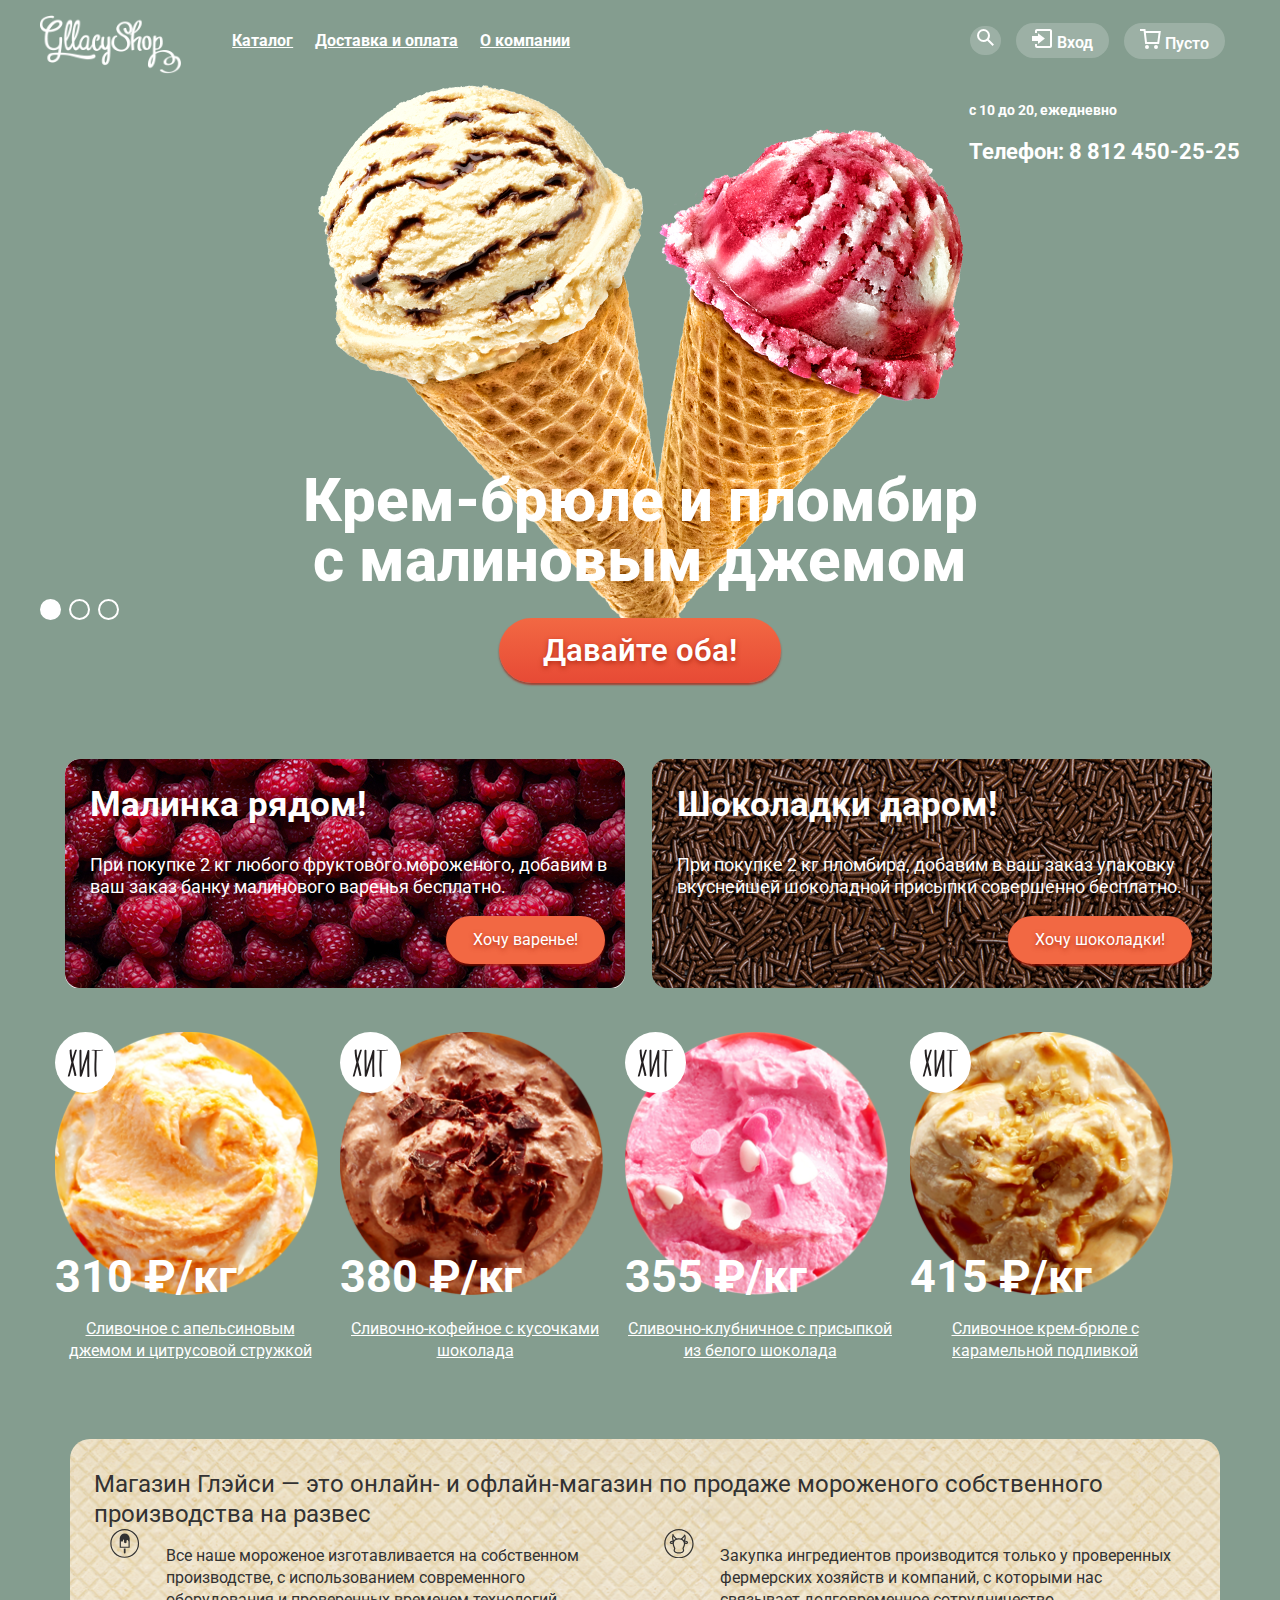
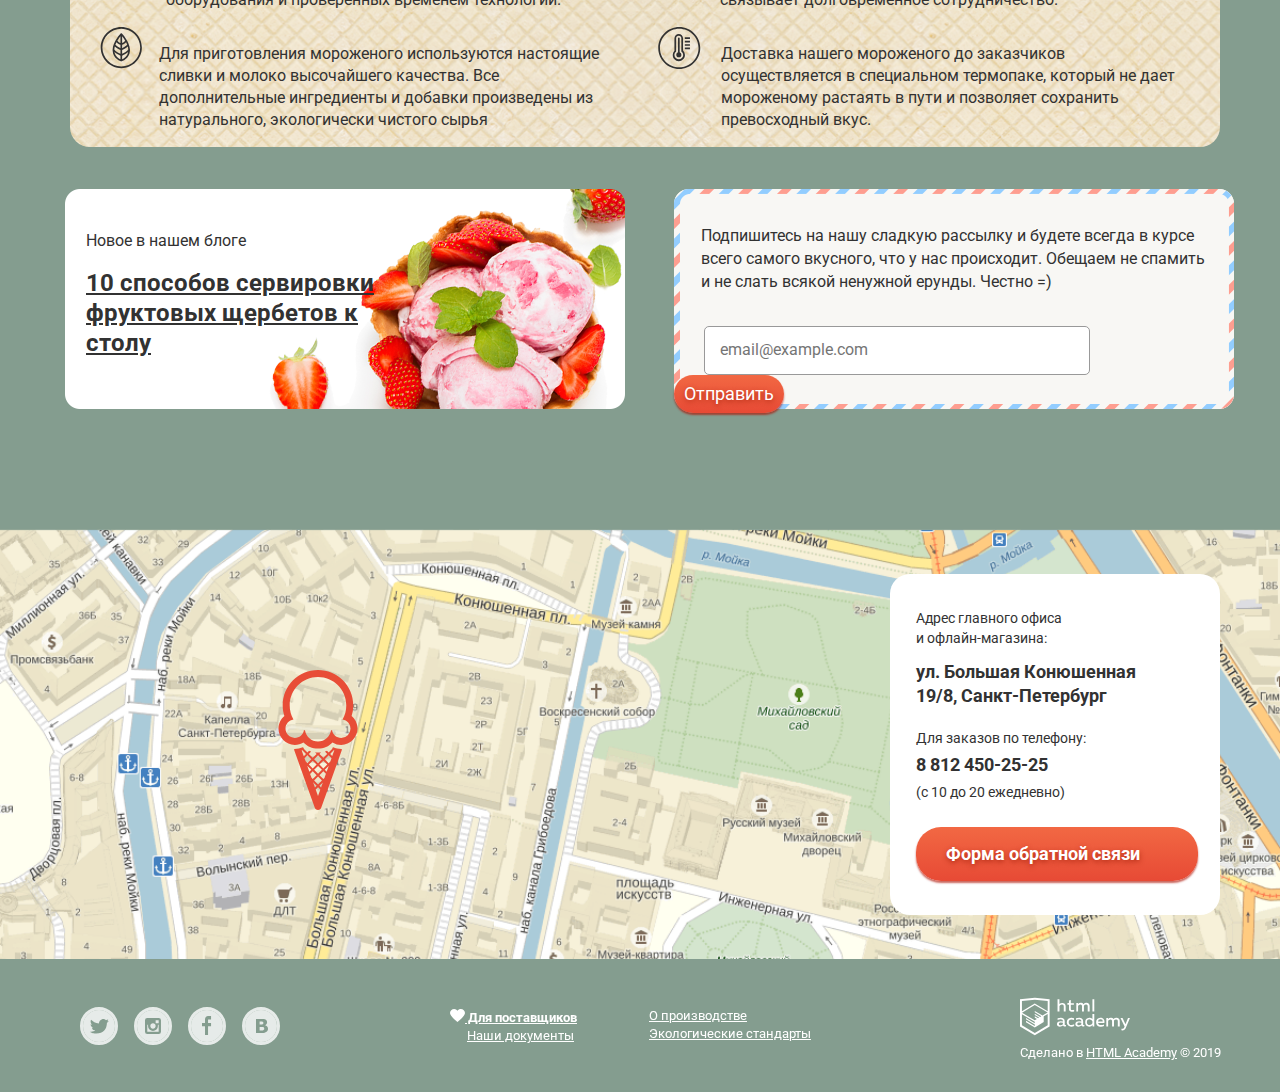
==== index.html @ b62b3b05 "Базовый критерий Б5-index" ====
<!DOCTYPE html>
<html lang="ru">
<head>
  <meta charset="utf-8">
  <title>HTML Academy: Глейси</title>
  <link href="https://fonts.googleapis.com/css?family=Roboto:400,700&display=swap&subset=cyrillic" rel="stylesheet">
  <link href="css/normalize.css" rel="stylesheet">
  <link href="css/style.css" rel="stylesheet">
</head>
<body>
  <!-- Радио button для переключения фона в слайдере  -->
  <input class="visually-hidden" type="radio" id="product-1" name="promo" checked>
  <input class="visually-hidden" type="radio" id="product-2" name="promo">
  <input class="visually-hidden" type="radio" id="product-3" name="promo">

  <div class="page-bg"> <!--  Класс для фона слайдера-->
    <header class="main-header">

      <div class="wrapper"> <!-- Класс для выравнивания отдельных блоков -->
       <div class="row">
        <a href="index.html" class="main-header-logo">
          <span class="visually-hidden">На главную</span>
          <img src="img/Logo.png" alt="Логотип магазина мороженого Глейси">
        </a>

        <nav class="main-nav">
          <ul class="site-nav">
            <li><a href="catalog.html">Каталог</a></li>
            <li><a href="#">Доставка и оплата</a></li>
            <li><a href="#">О компании</a></li>
          </ul>


          <p class="search-nav">
            <a href="#">
              <svg xmlns="http://www.w3.org/2000/svg" xmlns:xlink="http://www.w3.org/1999/xlink" width="17" height="17" viewBox="0 0 17 17"><path d="M16.958 15.527L11.75 10.32A6.455 6.455 0 0 0 13 6.5 6.5 6.5 0 1 0 6.5 13a6.465 6.465 0 0 0 3.839-1.263l5.205 5.204 1.414-1.414zM6.5 11C4.019 11 2 8.981 2 6.5S4.019 2 6.5 2 11 4.019 11 6.5 8.981 11 6.5 11z " /></svg>
            </a>
            <span class="visually-hidden">Поиск по сайту</span>
             <input type="search" class="visually-hidden" placeholder="Поиск по сайту">
          </p>

          <ul class="user-nav">
           <li>
             <a class="login-link" href="login.html">
               <svg xmlns="http://www.w3.org/2000/svg" xmlns:xlink="http://www.w3.org/1999/xlink" width="21" height="19" viewBox="0 0 21 19"><g ><path d="M6 14.875L12.917 9.5 6 4.125v2.917H-.042v4.917H6z"/><path d="M18 0H5C3.9 0 3 .9 3 2v2h2V2h13v15H5v-2H3v2c0 1.1.9 2 2 2h13c1.1 0 2-.9 2-2V2c0-1.1-.9-2-2-2z " /></g></svg>
               Вход
             </a>
           </li>

           <li>
             <a href="basket.html">
               <svg xmlns="http://www.w3.org/2000/svg" width="21" height="20" viewBox="0 0 21 20"><g ><path d="M5.657 2.031L5.422 0H0v2h3.64l1.5 13h13.988l1.699-12.969H5.657zM17.372 13H6.922L5.888 4.031h12.66L17.372 13z"/><circle cx="6.984" cy="18" r="2"/><circle cx="15.984" cy="18" r="2"/></g></svg>
               <span class="visually-hidden">Корзина:</span>
               Пусто
             </a>
           </li>
         </ul>
       </nav>
     </div> <!-- /row -->


     <div class="row">
      <div class="schedule">
        <p class="time">
          <span class="visually-hidden">Расписание: </span>
          с 10 до 20, ежедневно
        </p>

        <p class="phone">
          <span class="visualyy-hidden">Телефон: </span>
          <a href="tel:+78124502525">8 812 450-25-25</a>
        </p>
      </div>
    </div>


  </div> <!-- /wrapper -->
</header>

<main class="">

  <div class="wrapper">
    <div class="promo"> <!-- Слайдер -->

      <div class="slider-controls">
        <label for="product-1">Первый</label>
        <label for="product-2">Второй</label>
        <label for="product-3">Третий</label>
      </div>

      <ul class="slider-list">
       <li class="slider-item slide" id="slide1">
        <h3 class="slide-title">
          Крем-брюле и пломбир с малиновым джемом
        </h3>
        <a class="button slide-button" href="#">Давайте оба!</a>
      </li>
      <li class="slider-item slide" id="slide2">
        <h3 class="slide-title">
          Шоколадный пломбир и лимонный сорбет
        </h3>
        <a class="button slide-button" href="#">Давайте оба!</a>
      </li>
      <li class="slider-item slide" id="slide3">
        <h3 class="slide-title">
          Пломбир с помадкой и клубничный щербет
        </h3>
        <a class="button slide-button" href="#">Давайте оба!</a>
      </li>
    </ul>

  </div> <!-- /promo -->
</div> <!-- wrapper -->


<div class="wrapper">
  <div class="addition">
   <section class="raspberries">
     <h2>Малинка рядом!</h2>
     <p> При покупке 2 кг любого фруктового мороженого, добавим в ваш заказ банку малинового варенья бесплатно.</p>
     <div class="row">
       <a class=" button addition-button" href="#">Хочу варенье!</a>
     </div>
   </section>

   <section class="chocolate">
     <h2>Шоколадки даром!</h2>
     <p> При покупке 2 кг пломбира, добавим в ваш заказ упаковку вкуснейшей шоколадной присыпки совершенно бесплатно.</p>
     <div class="row">
       <a class=" button addition-button" href="#">Хочу шоколадки!</a>
     </div>
   </section>
 </div> <!-- /addition -->
</div><!-- wrapper -->


<div class="wrapper">
 <!-- <div class="catalogice-cream"> -->
      <ul class="content-row">
       <li>
            <article class="icecream-card">
              <h3>Сливочное с апельсиновым джемом и цитрусовой стружкой</h3>
              <span> 310 ₽/кг </span>
               <svg xmlns="http://www.w3.org/2000/svg" width="61" height="61" viewBox="0 0 61 61"><circle fill="#FFF" cx="30.5" cy="30.5" r="30.5"/><g fill="#231F20"><path d="M19.985 18.27c-.915 2.683-1.718 5.384-2.472 8.094-.543-2.863-.921-5.756-.958-8.715-.005-.431-1.939-.11-1.932.518.052 4.243.8 8.354 1.747 12.432-1.196 4.58-2.311 9.18-3.579 13.771-.109.394 1.771.138 1.904-.344.902-3.265 1.726-6.535 2.556-9.8.805 3.204 1.644 6.407 2.273 9.657.098.508 2.041.045 1.932-.518-.864-4.462-2.12-8.836-3.146-13.247 1.068-4.086 2.202-8.157 3.578-12.191.124-.361-1.737-.145-1.903.343zM34.395 18.798c.049-1.047-1.919-.794-1.963.128-.004.08-.004.159-.008.238-.039.065-.084.128-.101.204-1.004 4.463-2.611 8.729-4.056 13.06-.644 1.93-1.139 3.898-1.666 5.856-.139-6.623-.135-13.237-.165-19.871-.005-1.042-1.965-.769-1.961.134.037 8.337.018 16.641.303 24.971a.644.644 0 0 0-.034.301l.064.445c.123.856 1.959.48 1.944-.317.005-.011.016-.018.021-.029 1.636-4.171 2.478-8.591 3.894-12.838.521-1.558 1.048-3.108 1.561-4.662-.071 5.987.058 11.969.211 17.961.026 1.012 1.58.771 1.91.065l.056-.119c.112-.239.088-.423-.015-.558-.211-8.333-.389-16.635.005-24.969zM47.32 17.66c-3.158.38-6.312.227-9.478.048-.491-.028-2.24.851-1.221.908 1.093.062 2.182.109 3.271.145-.093.081-.161.167-.157.265.295 8.408-1.054 17.239.191 25.564.063.424 2.01.005 1.932-.518-1.229-8.229.069-16.951-.185-25.27 1.776.012 3.551-.052 5.33-.266.857-.102 1.669-1.039.317-.876z"/></g></svg>
              <img src="img/1.png" width="263" height="263" alt="Сливочное с апельсиновым джемом и цитрусовой стружкой">
              <a class="link button"> Быстрый просмотр</a>
            </article>
          </li>
          <li>
            <article class="icecream-card">
              <h3>Сливочно-кофейное с кусочками шоколада</h3>
              <span> 380 ₽/кг</span>
               <svg xmlns="http://www.w3.org/2000/svg" width="61" height="61" viewBox="0 0 61 61"><circle fill="#FFF" cx="30.5" cy="30.5" r="30.5"/><g fill="#231F20"><path d="M19.985 18.27c-.915 2.683-1.718 5.384-2.472 8.094-.543-2.863-.921-5.756-.958-8.715-.005-.431-1.939-.11-1.932.518.052 4.243.8 8.354 1.747 12.432-1.196 4.58-2.311 9.18-3.579 13.771-.109.394 1.771.138 1.904-.344.902-3.265 1.726-6.535 2.556-9.8.805 3.204 1.644 6.407 2.273 9.657.098.508 2.041.045 1.932-.518-.864-4.462-2.12-8.836-3.146-13.247 1.068-4.086 2.202-8.157 3.578-12.191.124-.361-1.737-.145-1.903.343zM34.395 18.798c.049-1.047-1.919-.794-1.963.128-.004.08-.004.159-.008.238-.039.065-.084.128-.101.204-1.004 4.463-2.611 8.729-4.056 13.06-.644 1.93-1.139 3.898-1.666 5.856-.139-6.623-.135-13.237-.165-19.871-.005-1.042-1.965-.769-1.961.134.037 8.337.018 16.641.303 24.971a.644.644 0 0 0-.034.301l.064.445c.123.856 1.959.48 1.944-.317.005-.011.016-.018.021-.029 1.636-4.171 2.478-8.591 3.894-12.838.521-1.558 1.048-3.108 1.561-4.662-.071 5.987.058 11.969.211 17.961.026 1.012 1.58.771 1.91.065l.056-.119c.112-.239.088-.423-.015-.558-.211-8.333-.389-16.635.005-24.969zM47.32 17.66c-3.158.38-6.312.227-9.478.048-.491-.028-2.24.851-1.221.908 1.093.062 2.182.109 3.271.145-.093.081-.161.167-.157.265.295 8.408-1.054 17.239.191 25.564.063.424 2.01.005 1.932-.518-1.229-8.229.069-16.951-.185-25.27 1.776.012 3.551-.052 5.33-.266.857-.102 1.669-1.039.317-.876z"/></g></svg>
              <img src="img/2.png" width="263" height="263" alt="Сливочно-кофейное с кусочками шоколада">
              <a class="link "> Быстрый просмотр</a>
            </article>
          </li>
          <li>
             <article class="icecream-card">
              <h3>Сливочно-клубничное с присыпкой из белого шоколада</h3>
              <span> 355 ₽/кг</span>
               <svg xmlns="http://www.w3.org/2000/svg" width="61" height="61" viewBox="0 0 61 61"><circle fill="#FFF" cx="30.5" cy="30.5" r="30.5"/><g fill="#231F20"><path d="M19.985 18.27c-.915 2.683-1.718 5.384-2.472 8.094-.543-2.863-.921-5.756-.958-8.715-.005-.431-1.939-.11-1.932.518.052 4.243.8 8.354 1.747 12.432-1.196 4.58-2.311 9.18-3.579 13.771-.109.394 1.771.138 1.904-.344.902-3.265 1.726-6.535 2.556-9.8.805 3.204 1.644 6.407 2.273 9.657.098.508 2.041.045 1.932-.518-.864-4.462-2.12-8.836-3.146-13.247 1.068-4.086 2.202-8.157 3.578-12.191.124-.361-1.737-.145-1.903.343zM34.395 18.798c.049-1.047-1.919-.794-1.963.128-.004.08-.004.159-.008.238-.039.065-.084.128-.101.204-1.004 4.463-2.611 8.729-4.056 13.06-.644 1.93-1.139 3.898-1.666 5.856-.139-6.623-.135-13.237-.165-19.871-.005-1.042-1.965-.769-1.961.134.037 8.337.018 16.641.303 24.971a.644.644 0 0 0-.034.301l.064.445c.123.856 1.959.48 1.944-.317.005-.011.016-.018.021-.029 1.636-4.171 2.478-8.591 3.894-12.838.521-1.558 1.048-3.108 1.561-4.662-.071 5.987.058 11.969.211 17.961.026 1.012 1.58.771 1.91.065l.056-.119c.112-.239.088-.423-.015-.558-.211-8.333-.389-16.635.005-24.969zM47.32 17.66c-3.158.38-6.312.227-9.478.048-.491-.028-2.24.851-1.221.908 1.093.062 2.182.109 3.271.145-.093.081-.161.167-.157.265.295 8.408-1.054 17.239.191 25.564.063.424 2.01.005 1.932-.518-1.229-8.229.069-16.951-.185-25.27 1.776.012 3.551-.052 5.33-.266.857-.102 1.669-1.039.317-.876z"/></g></svg>
              <img src="img/3.png" width="263" height="263" alt="Сливочно-клубничное с присыпкой из белого шоколада">
              <a class="link" href="#"> Быстрый просмотр</a>
            </article>
          </li>
          <li>
            <article class="icecream-card">
              <h3>Сливочное крем-брюле с карамельной подливкой</h3>
              <span> 415 ₽/кг </span>
               <svg xmlns="http://www.w3.org/2000/svg" width="61" height="61" viewBox="0 0 61 61"><circle fill="#FFF" cx="30.5" cy="30.5" r="30.5"/><g fill="#231F20"><path d="M19.985 18.27c-.915 2.683-1.718 5.384-2.472 8.094-.543-2.863-.921-5.756-.958-8.715-.005-.431-1.939-.11-1.932.518.052 4.243.8 8.354 1.747 12.432-1.196 4.58-2.311 9.18-3.579 13.771-.109.394 1.771.138 1.904-.344.902-3.265 1.726-6.535 2.556-9.8.805 3.204 1.644 6.407 2.273 9.657.098.508 2.041.045 1.932-.518-.864-4.462-2.12-8.836-3.146-13.247 1.068-4.086 2.202-8.157 3.578-12.191.124-.361-1.737-.145-1.903.343zM34.395 18.798c.049-1.047-1.919-.794-1.963.128-.004.08-.004.159-.008.238-.039.065-.084.128-.101.204-1.004 4.463-2.611 8.729-4.056 13.06-.644 1.93-1.139 3.898-1.666 5.856-.139-6.623-.135-13.237-.165-19.871-.005-1.042-1.965-.769-1.961.134.037 8.337.018 16.641.303 24.971a.644.644 0 0 0-.034.301l.064.445c.123.856 1.959.48 1.944-.317.005-.011.016-.018.021-.029 1.636-4.171 2.478-8.591 3.894-12.838.521-1.558 1.048-3.108 1.561-4.662-.071 5.987.058 11.969.211 17.961.026 1.012 1.58.771 1.91.065l.056-.119c.112-.239.088-.423-.015-.558-.211-8.333-.389-16.635.005-24.969zM47.32 17.66c-3.158.38-6.312.227-9.478.048-.491-.028-2.24.851-1.221.908 1.093.062 2.182.109 3.271.145-.093.081-.161.167-.157.265.295 8.408-1.054 17.239.191 25.564.063.424 2.01.005 1.932-.518-1.229-8.229.069-16.951-.185-25.27 1.776.012 3.551-.052 5.33-.266.857-.102 1.669-1.039.317-.876z"/></g></svg>
              <img src="img/4.png" width="263" height="263" alt="Сливочное крем-брюле с карамельной подливкой">
              <a class="link " href="#"> Быстрый просмотр</a>
            </article>
          </li>
      </ul>
<!--  </div> -->  <!-- /catalog-ice-cream -->
</div> <!-- /wrapper -->


<div class="wrapper">
  <section class="general-info">

   <h4>Магазин Глэйси — это онлайн- и офлайн-магазин по продаже мороженого собственного производства на развес</h4>
   <div class="row">
    <ul class="fact-info">
      <li class="fact-1">
       <svg xmlns="http://www.w3.org/2000/svg" width="30%" height="30%" viewBox="0 0 50 50" ><g fill="#323232" ><path  d="M24.5 0C10.969 0 0 10.969 0 24.5S10.969 49 24.5 49 49 38.031 49 24.5 38.031 0 24.5 0zm0 47C12.093 47 2 36.906 2 24.5 2 12.093 12.093 2 24.5 2 36.906 2 47 12.093 47 24.5 47 36.906 36.906 47 24.5 47z"/><path  d="M24.5 7.625c-4.355 0-7.94 3.278-8.436 7.5H16v16.917h17V15.125h-.063c-.497-4.222-4.082-7.5-8.437-7.5zM31 30.042H18v-9.257c.275.337.705.631 1.542.631 1.292 0 2.125-.713 2.125-1.625v-.875a.854.854 0 1 1 1.708 0c0 .009-.005.017-.005.025 0 .007.005.01.005.017v3.292s-.031 1.833 2.125 1.833c2.109 0 2.125-1.75 2.125-1.75v-2.25h.001l-.001-.005a1.344 1.344 0 0 1 2.688 0c0 .031.021.088.021.088s.034.609.667.894v8.982zM23 40.125a1.5 1.5 0 1 0 3 0V33h-3v7.125z"/></g></svg> <p>Все наше мороженое изготавливается на собственном производстве, с использованием современного оборудования и проверенных временем технологий.</p>
     </li>
     <li class="fact-2">
      <svg xmlns="http://www.w3.org/2000/svg" width="35%" height="35%"  viewBox="0 0 50 50"><g fill="#323232"><path d="M24.5 0C10.969 0 0 10.969 0 24.5S10.969 49 24.5 49 49 38.031 49 24.5 38.031 0 24.5 0zm0 47C12.093 47 2 36.906 2 24.5 2 12.093 12.093 2 24.5 2 36.906 2 47 12.093 47 24.5 47 36.906 36.906 47 24.5 47z"/><path d="M34.807 26.756c-.45-9.493-9.197-18.693-9.586-19.097-.015-.015-.033-.023-.048-.037a.942.942 0 0 0-.118-.09.945.945 0 0 0-.13-.077c-.018-.009-.032-.022-.051-.03-.027-.011-.056-.011-.083-.02a.898.898 0 0 0-.297-.044c-.045 0-.089.002-.134.008a.957.957 0 0 0-.158.038c-.025.008-.052.008-.076.018-.018.007-.031.021-.049.029a.896.896 0 0 0-.133.079.95.95 0 0 0-.118.091c-.015.013-.033.021-.046.036-.389.404-9.14 9.608-9.587 19.105-.008.067-.017.133-.011.202-.013.363-.017.727-.003 1.091.369 10.256 9.978 12.82 10.075 12.845a.995.995 0 0 0 .494 0c.097-.024 9.706-2.589 10.074-12.845.013-.363.009-.727-.003-1.089.006-.073-.004-.142-.012-.213zM16.783 23.25c2.219 2.058 5.368 3.521 6.717 4.091v4.552c-2.448-1.196-6.219-3.341-7.302-5.228a17.06 17.06 0 0 1 .585-3.415zm2.024-5.096c1.513 1.688 3.602 2.646 4.693 3.059v3.94c-1.654-.76-4.424-2.216-6.016-4.043a29.164 29.164 0 0 1 1.323-2.956zm12.711 2.954c-1.59 1.824-4.362 3.283-6.018 4.044v-3.939c1.092-.413 3.183-1.372 4.695-3.062.489.949.935 1.94 1.323 2.957zM25.5 19.047v-8.008a45.239 45.239 0 0 1 3.651 5.229c-.953 1.374-2.536 2.276-3.651 2.779zm0 12.846v-4.552c1.35-.569 4.499-2.034 6.719-4.092.305 1.128.515 2.273.584 3.417-1.083 1.883-4.855 4.029-7.303 5.227zm-2-12.843c-1.113-.5-2.694-1.399-3.649-2.779a45.379 45.379 0 0 1 3.649-5.229v8.008zm-7.117 10.775c2.328 1.983 5.69 3.629 7.117 4.281v4.403c-2.092-.904-6.162-3.331-7.117-8.684zm9.117 8.696v-4.415c1.428-.653 4.792-2.3 7.121-4.284-.95 5.411-5.02 7.813-7.121 8.699z"/></g></svg><p>Для приготовления мороженого используются настоящие сливки и молоко высочайшего качества. Все дополнительные ингредиенты и добавки произведены из натурального, экологически чистого сырья</p>
     </li>
    </ul>
    <ul class="fact-info">
      <li class="fact-3">
        <svg xmlns="http://www.w3.org/2000/svg" width="30%" height="30%"  viewBox="0 0 49 49"><g fill="#323232"><path d="M24.5 0C10.969 0 0 10.969 0 24.5S10.969 49 24.5 49 49 38.031 49 24.5 38.031 0 24.5 0zm0 47C12.093 47 2 36.906 2 24.5 2 12.093 12.093 2 24.5 2 36.906 2 47 12.093 47 24.5 47 36.906 36.906 47 24.5 47z"/><path d="M34.811 19.342c.86-1.711 1.88-4.987.433-9.482a1 1 0 0 0-1.825-.182c-1.271 2.268-4.038 5.927-6.047 6.094-.03.002-.054.019-.083.024A16.242 16.242 0 0 0 24.5 15.5c-.103 0-1.311.009-2.801.292-.025-.004-.045-.019-.071-.021-2.004-.167-4.773-3.827-6.048-6.095a1 1 0 1 0-1.824.183c-1.448 4.494-.427 7.771.433 9.482-1.744.22-3.954.777-4.757 2.188-.388.682-.38 1.464.024 2.201.514.939 1.399 1.245 2.334 1.245.816 0 1.668-.233 2.349-.482-.004.54.026 1.08.129 1.612.288 1.496 1.131 3.636 1.748 5.197.188.479.396 1.004.509 1.324-.235.614-.672 1.812-.766 2.484-.112.801.114 2.147 1.121 3.306 1.443 1.659 4.006 2.5 7.619 2.5 3.612 0 6.176-.841 7.619-2.5 1.007-1.158 1.233-2.505 1.121-3.306-.094-.673-.53-1.87-.767-2.484.114-.319.32-.843.509-1.32.617-1.563 1.462-3.704 1.75-5.201a8.483 8.483 0 0 0 .135-1.61c.679.248 1.528.48 2.342.48.936 0 1.82-.306 2.334-1.245.404-.737.412-1.519.024-2.201-.801-1.41-3.011-1.967-4.755-2.187zm-.953-6.634c.428 3.06-.477 5.157-1.031 6.112a9.905 9.905 0 0 0-.798-.872c-.544-.526-1.199-.934-1.891-1.258 1.483-1.051 2.801-2.673 3.72-3.982zm-18.716.002c.916 1.304 2.229 2.919 3.706 3.97-.701.329-1.359.744-1.892 1.283-.276.279-.533.57-.771.872-.549-.943-1.468-3.054-1.043-6.125zM11.21 22.77c-.089-.163-.063-.21-.04-.25.223-.391 1.387-1.006 3.609-1.233-.116.29-.217.582-.302.878-1.265.673-2.998 1.091-3.267.605zm21.558 2.959c-.252 1.313-1.058 3.354-1.646 4.844-.398 1.01-.609 1.552-.683 1.877l-.066.302.114.287c.283.71.711 1.908.772 2.351.001.009.096.858-.649 1.716-.72.826-2.363 1.812-6.11 1.812-3.747 0-5.391-.986-6.11-1.812-.746-.857-.651-1.707-.65-1.716.062-.441.489-1.641.772-2.352l.114-.286-.066-.302c-.072-.326-.284-.869-.683-1.881-.587-1.489-1.392-3.528-1.645-4.841-.422-2.198.379-4.575 2.145-6.358 1.513-1.528 4.933-1.868 6.123-1.871 1.166 0 4.539.339 6.139 1.886 2.081 2.014 2.465 4.597 2.129 6.344zm5.021-2.959c-.263.479-1.974.07-3.238-.592a9.437 9.437 0 0 0-.297-.888c2.198.23 3.354.84 3.575 1.229.024.041.05.087-.04.251z"/></g></svg><p>Закупка ингредиентов  производится только у проверенных фермерских хозяйств и компаний, с которыми нас связывает долговременное сотрудничество.</p>
      </li>
      <li class="fact-4"> 
        <svg xmlns="http://www.w3.org/2000/svg" width="35%" height="35%" viewBox="0 0 49 49"><g fill="#323232"><path d="M24.5 0C10.969 0 0 10.969 0 24.5S10.969 49 24.5 49 49 38.031 49 24.5 38.031 0 24.5 0zm0 47C12.093 47 2 36.906 2 24.5 2 12.093 12.093 2 24.5 2 36.906 2 47 12.093 47 24.5 47 36.906 36.906 47 24.5 47z"/><path d="M28.938 13.125c0-2.774-2.257-5.031-5.031-5.031s-5.031 2.257-5.031 5.031v14.64a7.042 7.042 0 0 0-2 4.923c0 3.929 3.196 7.125 7.125 7.125s7.125-3.196 7.125-7.125a7.127 7.127 0 0 0-2.188-5.126V13.125zm.187 19.563a5.126 5.126 0 0 1-10.25 0c0-1.647.792-3.098 2-4.035V13.125a3.031 3.031 0 1 1 6.062 0v15.372a5.114 5.114 0 0 1 2.188 4.191z"/><path d="M25 29.559V13.188a1 1 0 1 0-2 0v16.371a2.99 2.99 0 0 0-2 2.816 3 3 0 1 0 6 0 2.99 2.99 0 0 0-2-2.816zM31 12h6v2h-6zM31 16h6v2h-6zM31 20h6v2h-6zM31 24h6v2h-6z"/></g></svg><p>Доставка нашего мороженого до заказчиков осуществляется в специальном термопаке, который не дает мороженому растаять в пути и позволяет сохранить превосходный вкус.</p>
      </li>
    </ul>
  </div><!-- row -->
</section> <!-- /general-info -->


<div class="row">
  <div class="blog">
   <p>Новое в нашем блоге</p>
   <a href="#"> 10 способов сервировки <br>
    фруктовых щербетов к <br>
    столу</a>
 </div>

 <div class="subscription">
   <p>Подпишитесь на нашу сладкую рассылку и будете всегда в курсе </p>
   <p>всего самого вкусного, что у нас происходит. Обещаем не спамить</p>
   <p>и не слать всякой ненужной ерунды. Честно =) </p>
   <form>
    <input type="email" name="email" placeholder="email@example.com">
   </form>
   <a class="button" href="subscription.html">Отправить</a>
 </div>
</div> <!-- /row -->
</div> <!-- /wrapper -->

<div class="map"> <!-- Карта -->
  <div class="wrapper">
    <div class="row">
    <svg xmlns="http://www.w3.org/2000/svg" width="80" height="140" viewBox="0 0 80 140"><path fill="#E84D37" d="M40 7.101c15.622 0 28.285 12.664 28.285 28.286 0 5.112-1.362 9.902-3.734 14.041 4.503.643 7.971 4.506 7.971 9.188a9.292 9.292 0 0 1-9.293 9.293c-4.682 0-8.545-3.467-9.188-7.971-.353.201-.709.396-1.07.583-1.012 6.26-6.426 11.045-12.971 11.045-6.546 0-11.96-4.786-12.972-11.046a29.753 29.753 0 0 1-1.069-.582c-.644 4.504-4.505 7.971-9.188 7.971-5.132 0-9.292-4.161-9.292-9.293 0-4.682 3.466-8.544 7.97-9.188a28.146 28.146 0 0 1-3.735-14.041C11.714 19.765 24.378 7.101 40 7.101m0-7C20.543.101 4.714 15.93 4.714 35.387c0 3.646.568 7.263 1.668 10.713C2.763 49.116.479 53.652.479 58.615c0 8.984 7.309 16.294 16.292 16.294 3.157 0 6.141-.925 8.672-2.529 3.681 3.846 8.86 6.187 14.557 6.187s10.875-2.341 14.556-6.187a16.181 16.181 0 0 0 8.673 2.529c8.984 0 16.293-7.31 16.293-16.294 0-4.962-2.284-9.499-5.903-12.516a35.317 35.317 0 0 0 1.667-10.713C75.285 15.93 59.456.101 40 .101z"/><path fill="#E84D37" d="M63.229 78.908c-2.835 0-5.56-.598-8.04-1.681-.371.3-.761.574-1.149.851l.525.525-3.898 3.898-1.673-1.673c-.687.273-1.386.517-2.101.728l2.359 2.359-3.898 3.898-3.898-3.898 1.556-1.556c-.989.122-1.989.206-3.011.206-.988 0-1.958-.079-2.917-.194l1.543 1.544-3.898 3.898-3.898-3.898 2.339-2.34a23.605 23.605 0 0 1-2.104-.724L29.417 82.5l-3.898-3.898.49-.489c-.405-.288-.811-.575-1.197-.887a20.059 20.059 0 0 1-8.039 1.681c-.204 0-.401-.024-.603-.03a3.467 3.467 0 0 0 .16 1.622l20.375 57.125c.024.068.059.128.087.193.03.07.058.139.092.206.07.14.15.271.237.397.029.042.054.087.084.129.125.166.262.32.412.459.032.03.069.055.103.084.125.107.254.205.392.294.058.037.118.07.179.104.138.077.279.145.426.202.038.015.07.038.108.052.02.007.04.009.059.016.127.043.258.074.391.103.055.012.109.029.164.038.185.03.373.048.562.048s.377-.018.562-.048c.057-.009.113-.027.17-.04.13-.027.259-.058.384-.101.021-.007.041-.009.061-.016.04-.014.072-.037.111-.053.145-.058.285-.124.421-.2a3.34 3.34 0 0 0 .183-.106c.136-.088.265-.186.388-.291.034-.03.072-.056.105-.086.15-.14.287-.294.412-.46.03-.04.054-.084.082-.125.088-.128.169-.261.24-.401.033-.066.062-.134.09-.201.028-.066.064-.128.089-.197L63.672 80.5a3.467 3.467 0 0 0 .16-1.622c-.202.006-.399.03-.603.03zM49.252 94.541l-3.898 3.898-3.898-3.898 3.898-3.898 3.898 3.898zm-13.109 5.313l3.898-3.898 3.898 3.898-3.898 3.898-3.898-3.898zm7.796 10.625l-3.898 3.898-3.898-3.898 3.898-3.898 3.898 3.898zM40.041 85.33l3.898 3.898-3.898 3.898-3.898-3.898 3.898-3.898zm-1.414 9.211l-3.898 3.898-3.898-3.898 3.898-3.898 3.898 3.898zM23.724 80.397l.38-.38 3.898 3.898-2.229 2.229-2.049-5.747zm2.793 7.832l2.899-2.899 3.898 3.898-3.898 3.898-1.791-1.791-1.108-3.106zm2.794 7.832l.105-.105 3.898 3.898-1.954 1.954-2.049-5.747zm4.205 11.792l-1.413-3.96 2.625-2.625 3.898 3.898-3.898 3.898-1.212-1.211zm3.431 9.618l-1.863-5.223 3.543 3.543-1.68 1.68zm3.053 8.56l-2.31-6.476 2.351-2.351 2.29 2.29L40 126.031zm3.074-8.621l-1.619-1.619 3.415-3.415-1.796 5.034zm3.364-9.431l-1.085 1.085-3.898-3.898 3.898-3.898 2.564 2.564-1.479 4.147zm2.223-6.232l-1.894-1.894 3.898-3.898.046.045-2.05 5.747zm3.668-10.283l-1.663 1.663-3.898-3.898 3.898-3.898 2.838 2.838-1.175 3.295zm1.919-5.38l-2.168-2.168 3.898-3.898.319.319-2.049 5.747z"/></svg>

    <section class="contact">
      <p> Адрес главного офиса </p>
      <p>и офлайн-магазина:</p>
      <h3 class="address">ул. Большая Конюшенная <br>19/8, Санкт-Петербург</h3>
      <p>Для заказов по телефону:</p>
      <h3 class="phone">8 812 450-25-25</h3>
      <p>(с 10 до 20 ежедневно)</p>
      <a class="button" href="#" >Форма обратной связи</a>
    </section>

   </div> <!-- /row -->
  </div>  <!-- /wrapper -->
  <iframe src="https://www.google.com/maps/embed?pb=!1m14!1m8!1m3!1d4753.494057641038!2d30.32416348465877!3d59.93881156838512!3m2!1i1024!2i768!4f13.1!3m3!1m2!1s0x4696310fca145cc1%3A0x42b32648d8238007!2z0JHQvtC70YzRiNCw0Y8g0JrQvtC90Y7RiNC10L3QvdCw0Y8g0YPQuy4sIDE5LzgsINCh0LDQvdC60YIt0J_QtdGC0LXRgNCx0YPRgNCzLCAxOTExODY!5e0!3m2!1sru!2sru!4v1583363886715!5m2!1sru!2sru" width="1200" height="430" allowfullscreen=""></iframe>
</div> <!-- /map -->

</main>

<footer class="main-footer">

  <div class="wrapper">
    <div class="social">
     <span class="visually-hidden">Социальные сети:</span>
     <ul class="social-list">
       <li>
        <a href="#!">
          <span class="visually-hidden">Твиттер</span>
          <svg xmlns="http://www.w3.org/2000/svg" width="32" height="32" viewBox="0 0 32 32" fill="#ffffff" opacity="0.8"><path  d="M16 0C7.164 0 0 7.164 0 16c0 8.837 7.164 16 16 16 8.837 0 16-7.163 16-16 0-8.836-7.163-16-16-16zm7.944 12.809c-.251 6.516-3.463 10.832-10.992 10.702h-.486c-.447 0-4.543-.443-5.344-1.823 2.479.19 4.247-.406 5.12-1.136-1.048-.289-2.923-.461-3.251-2.848.384.104.618.221 1.299.113-1.307-.824-2.758-1.519-2.679-3.643.311.317 1.164.518 1.46.457-.768-.233-2.149-3.244-.974-4.781 1.984 1.79 4.075 3.482 7.804 3.643.227-2.214 1.24-3.699 3.168-4.325 1.84-.479 3.255.26 3.901 1.138.737-.224 1.453-.466 2.193-.685-.004.833-.569 1.463-.935 1.709.747.165 1.423-.475 1.423-.475-.184.963-1.094 1.725-1.707 1.954z"/></svg>
        </a>
       </li>
       <li>
         <a href="#!">
            <span class="visually-hidden">Инстаграм</span>
            <svg xmlns="http://www.w3.org/2000/svg" width="32" height="32" viewBox="0 0 32 32" fill="#ffffff" opacity="0.8"><path d="M20.916 16a4.938 4.938 0 1 1-9.877 0c0-.394.051-.773.138-1.14h-.897v6.838h11.396V14.86h-.897c.086.367.137.746.137 1.14z"/><path d="M15.978 18.659c1.466 0 2.659-1.193 2.659-2.659s-1.193-2.659-2.659-2.659c-1.466 0-2.659 1.193-2.659 2.659s1.192 2.659 2.659 2.659zM18.637 10.302h3.039v3.039h-3.039z"/><path d="M16 0C7.164 0 0 7.164 0 16c0 8.837 7.164 16 16 16 8.837 0 16-7.163 16-16 0-8.836-7.163-16-16-16zm7.955 21.698a2.285 2.285 0 0 1-2.279 2.279H10.279A2.285 2.285 0 0 1 8 21.698V10.302a2.286 2.286 0 0 1 2.279-2.279h11.396a2.286 2.286 0 0 1 2.279 2.279v11.396z"/></svg>
         </a>
       </li>
       <li>
         <a href="#!">
            <span class="visually-hidden">Фейсбук</span>
            <svg xmlns="http://www.w3.org/2000/svg" width="32" height="32" viewBox="0 0 32 32" fill="#ffffff" opacity="0.8"><path  d="M16 0C7.164 0 0 7.163 0 16s7.164 16 16 16c8.837 0 16-7.164 16-16S24.837 0 16 0zm4.062 9.455h-3.021v3.444h3.021v3.445h-3.021v8.61H14.02v-8.61H11v-3.445h3.021V9.455c0-1.902 1.353-3.445 3.021-3.445h3.021v3.445z"/></svg>
            </a>
        </li>
        <li>
          <a href="#!">
              <span class="visually-hidden">Вконтакте</span>
              <svg xmlns="http://www.w3.org/2000/svg" width="32" height="32" viewBox="0 0 32 32" fill="#ffffff" opacity="0.8"><path d="M16.637 14.495c.402-.019.719-.082.951-.188.326-.145.54-.33.641-.559.101-.229.15-.496.15-.797 0-.232-.058-.465-.174-.697-.116-.232-.322-.405-.617-.517-.264-.1-.592-.155-.984-.165a76.242 76.242 0 0 0-1.652-.014h-.339v2.965h.565c.571 0 1.057-.009 1.459-.028zM18.118 17.084c-.282-.081-.672-.125-1.166-.132a127.97 127.97 0 0 0-1.55-.009h-.79v3.493h.264c1.014 0 1.74-.003 2.18-.009a3.2 3.2 0 0 0 1.212-.245c.377-.157.633-.364.774-.625s.214-.562.214-.9c0-.446-.088-.788-.261-1.03-.17-.241-.464-.423-.877-.543z"/><path d="M16 0C7.164 0 0 7.164 0 16c0 8.837 7.164 16 16 16 8.837 0 16-7.163 16-16 0-8.836-7.163-16-16-16zm6.602 20.531a3.73 3.73 0 0 1-1.124 1.327c-.552.415-1.161.71-1.823.886s-1.501.264-2.519.264h-6.121V8.987h5.443c1.13 0 1.957.038 2.48.113a5.126 5.126 0 0 1 1.561.5c.533.27.929.632 1.189 1.087.26.455.392.975.392 1.558 0 .678-.179 1.278-.536 1.795-.358.518-.863.92-1.517 1.208v.075c.917.182 1.642.559 2.179 1.13.537.571.807 1.325.807 2.261 0 .678-.138 1.283-.411 1.817z"/></svg>
          </a>
        </li>
        </ul>
      </div> <!-- /social -->

      <div class="column-2">
        <div class="row">
          <ul class="partners">
              <li>
                <a  class="column2-bold" href="#!"> 
                  <svg xmlns="http://www.w3.org/2000/svg" width="15" height="13" viewBox="0 0 15 13"><g fill="#ffffff"><path d="M10.799 0c-1.35 0-2.551.65-3.3 1.661A4.097 4.097 0 0 0 4.199 0C1.875 0 0 1.806 0 4.044 0 7.223 7.499 13 7.499 13s7.499-5.777 7.499-8.956C14.998 1.806 13.123 0 10.799 0z"/></g></svg>
                  Для поставщиков
                </a>
              </li>
              <li class="inden">
                <a href="#!">Наши документы</a>
              </li>
          </ul>
        </div>
        <div class="row">
           <ul>
              <li>
                <a class="inden-1" href="#!">О производстве</a>
              </li>
              <li>
                <a href="#!">Экологические стандарты</a>
              </li>
           </ul>
        </div>
      </div> <!-- /column-2 -->

    <div class="column-3">
      <p class="developer">
        <a  class="developer-logo" href="#!">
         <svg  class="developer-image" id="Layer_1" data-name="Layer 1" xmlns="http://www.w3.org/2000/svg" viewBox="0 0 108.08 36.85"><title>logo-htmlacademy-small1</title><g fill="#ffffff"><path d="M44.61,26.88a2,2,0,0,0,.55-0.1v1.33a3.25,3.25,0,0,1-1.18.21,1.67,1.67,0,0,1-1.67-1,4.84,4.84,0,0,1-3.14,1.08c-1.51,0-2.91-.83-2.91-2.55,0-2.13,2-2.79,3.71-2.79a11.08,11.08,0,0,1,2.17.25v-0.3c0-1-.76-1.77-2.19-1.77a7.42,7.42,0,0,0-3,.64v-1.7a10.21,10.21,0,0,1,3.19-.55c2.36,0,3.81,1.12,3.81,3.65v3a0.54,0.54,0,0,0,.49.59h0.17Zm-6.44-1.13A1.35,1.35,0,0,0,39.63,27h0.11a3.39,3.39,0,0,0,2.41-1V24.58a9.72,9.72,0,0,0-1.81-.21c-1,0-2.16.33-2.16,1.38h0Zm12.36-6.11a5,5,0,0,1,2.57.64V22a4.08,4.08,0,0,0-2.3-.7,2.75,2.75,0,1,0,0,5.49,5,5,0,0,0,2.43-.64v1.71a6.27,6.27,0,0,1-2.76.57A4.21,4.21,0,0,1,46,24.51q0-.21,0-0.41a4.32,4.32,0,0,1,4.18-4.46h0.38Zm12.17,7.24a2,2,0,0,0,.55-0.1v1.33a3.25,3.25,0,0,1-1.18.21,1.67,1.67,0,0,1-1.67-1,4.84,4.84,0,0,1-3.14,1.08c-1.51,0-2.91-.83-2.91-2.55,0-2.13,2-2.79,3.71-2.79a11.08,11.08,0,0,1,2.17.25v-0.3c0-1-.76-1.77-2.19-1.77a7.42,7.42,0,0,0-3,.64v-1.7a10.21,10.21,0,0,1,3.19-.55c2.36,0,3.81,1.12,3.81,3.65v3a0.54,0.54,0,0,0,.49.59h0.17Zm-6.44-1.13A1.35,1.35,0,0,0,57.73,27h0.11a3.39,3.39,0,0,0,2.41-1V24.58a9.72,9.72,0,0,0-1.81-.21c-1.06,0-2.16.33-2.16,1.38h0ZM73,16V28.2H71.35V26.88a3.88,3.88,0,0,1-3.19,1.54,4.4,4.4,0,0,1,0-8.78,3.81,3.81,0,0,1,3,1.3V16H73Zm-4.53,5.22a2.76,2.76,0,1,0,0,5.52A2.86,2.86,0,0,0,71.15,25V23A2.91,2.91,0,0,0,68.49,21.27ZM79,19.64c3.31,0,4.46,2.68,3.92,5.09H76.7c0.21,1.5,1.67,2.11,3.19,2.11a6.11,6.11,0,0,0,2.64-.59v1.6a7.14,7.14,0,0,1-3,.57C77,28.42,74.78,27,74.78,24a4.18,4.18,0,0,1,4-4.39H79Zm0.09,1.54a2.28,2.28,0,0,0-2.44,2.1v0.06H81.3A2,2,0,0,0,79.13,21.18Zm5.73,7V19.87h1.65v1a3.81,3.81,0,0,1,2.78-1.27A2.86,2.86,0,0,1,91.89,21a4.12,4.12,0,0,1,2.91-1.33A3.06,3.06,0,0,1,98,23V28.2h-1.9V23.05a1.59,1.59,0,0,0-1.42-1.75H94.42a2.8,2.8,0,0,0-2.07,1.12V28.2h-1.9V23.05A1.59,1.59,0,0,0,89,21.31H88.8a3,3,0,0,0-2.21,1.29v5.63H84.86Zm21.31-8.33h1.9l-3.91,9.46c-0.9,2.17-2.09,2.86-3.35,2.86a4.76,4.76,0,0,1-1.1-.14V30.46a2.86,2.86,0,0,0,.85.12c0.9,0,1.58-.64,2.07-1.9l0.17-.42-4-8.4h2l2.86,6.29ZM38.73,1.46V6.22a3.81,3.81,0,0,1,2.7-1.14,3.25,3.25,0,0,1,3.44,3.4v5.15H43V8.72a1.81,1.81,0,0,0-1.61-2h-0.3a2.93,2.93,0,0,0-2.32,1.39v5.52h-1.9V1.46h1.9ZM49.94,2.31v3h3V6.91h-3v3.81c0,1.1.5,1.46,1.58,1.46a4.49,4.49,0,0,0,1.69-.33v1.6A6.8,6.8,0,0,1,51,13.8a2.55,2.55,0,0,1-2.86-2.74V6.89H46.58V5.26h1.5V2.74Zm5.4,11.31V5.28H57v1A3.81,3.81,0,0,1,59.77,5a2.86,2.86,0,0,1,2.6,1.33A4.12,4.12,0,0,1,65.28,5,3.06,3.06,0,0,1,68.44,8.4v5.21h-1.9V8.46a1.59,1.59,0,0,0-1.42-1.75H64.89a2.8,2.8,0,0,0-2.07,1.12v5.78h-1.9V8.46A1.59,1.59,0,0,0,59.5,6.71H59.27A3,3,0,0,0,57.06,8v5.63H55.34ZM71.17,1.45H73V13.6H71.17V1.45ZM14.71,0H14.55L0,1.54V28.21l14.55,8.66,14.55-8.66V1.54Zm12.5,27.1L14.55,34.64,1.9,27.12V16.18l12.59,7.5V25L5.86,19.9v1.31l8.68,5.21v1.39L5.87,22.65V24l8.68,5.21,8.75-5.24V18.31L27.2,16V27.12Zm0-12.53-3.48,2-1.6,1L14.51,13v1.31L21,18.23H21l-0.14.09-1,.54-5.37-3.2V17l4.24,2.52-1,.67-3.2-1.9v1.31l2.1,1.24L14.5,22.1,2,14.65,14.51,7.11Zm0-1.32L14.49,5.76,1.91,13.25v-10L14.56,1.92,27.21,3.25v10h0Z" transform="translate(0 -0.02)"/></g></svg>
        </a>
        <br>
        <span class="developer-text"> Сделано в 
          <a href="https://htmlacademy.ru">HTML Academy</a> &#169;
          2019
        </span>
        </p>
      </div> <!-- /column-3 -->
    </div> <!-- /wrapper -->

  </footer >

  <div class="site-nav-paragraph">
    <div class="catalog-paragraph">
      <select>
        <optgroup  label="Новинки">
          <option value="#!">Сливочное</option> 
          <option value="#!">Щербеты</option>
          <option value="#">Фруктовый лёд</option>
          <option value="#">Мелорин</option>
        </optgroup>
      </select>
    </div> <!-- /catalog-paragraph -->
  </div> <!-- /site-nav-paragraph -->

  <div class="modal site-nav-unit">
    <ul>
      <li>
        <a href="#!"><b>Новинки</b></a>
      </li>
      <li><hr></li>
      <li>
        <a href="#!">Сливочное</a>
      </li>
      <li class="active">
        <a  href="#!">Щербеты</a>
      </li>
      <li>
        <a href="#!">Фруктовый лед</a>
      </li>
      <li>
        <a href="#!">Мелорин</a>
      </li>
    </ul>
  </div>

  <div class="modal search-entry-field entry-field" >
    <form>
      <label class="visually-hidden">Поиск по сайту</label>
      <input type="search" placeholder="Крем-брюле">
    </form>
  </div>


  <div class="modal login"> 
    <div class="access entry-field">
      <span class="visually-hidden"> Личный кабинет</span>
      <form action="https://echo.htmlacademy.ru" method="post">
        <label class="visually-hidden" for="email">Электронная почта:</label>
        <input type="email" name="email" id="email-input" placeholder="email@example.com">
        <label class="visually-hidden" for="password">Пароль:</label>
        <input type="password" name="password" id="password" placeholder="........">
        <div class="check-in">
         <button class="button" type="submit">Войти</button>
         <p><a href="#!">Забыли пароль?</a> <br>
          <a href="#!">Новая регистрация</a></p> 
        </div>
      </form>
    </div>
  </div> <!-- /modal login -->



  <section class="subscription-popup entry-field">
    <h2>Мы обязательно вам ответим!</h2>
    <form action="https://echo.htmlacademy.ru" method="post">
      <label class="visually-hidden" for="name">Имя</label>
      <input type="text" id="name" name="name" placeholder="Как вас зовут?">
      <label class="visually-hidden" for="email">Электронная почта</label>
      <input type="email" id="email" name="email" placeholder="Ваша почта для ответа?">
      <label class="visually-hidden" for="text-sms">Текст сообщения</label>
      <textarea  name="text-sms" id="text-sms" placeholder="Напишите что-нибудь.."></textarea>
      <div class="row">
        <button class=" button schedule" type="submit">Отправить</button>
      </div>
    </form>
  </section> <!-- /subscription-popup entry-field -->
</div> <!-- /page-bg -->

  <script src="js/modal.js"></script>
</body>
</html>
---- css/style.css ----
body {
  margin: 0;
  padding: 0;
  font-family: 'Roboto', sans-serif;
  font-size: 16px;
  line-height: 18px;
  font-weight: 400;
  color: #ffffff;
  background-color: #849d8f;
}

.subscription-popup,
.access,
.search-entry-field,
.site-nav-paragraph,
.full-basket,
.modal {
 display: none;
}

a {
  color: #ffffff;
}

ul {
  list-style: none;
}

img {
  max-width: 100%;
  height: auto;
}

.visually-hidden:not(:focus):not(:active),
input[type="checkbox"].visually-hidden,
input[type="radio"].visually-hidden {
  position: absolute;
  width: 1px;
  height: 1px;
  margin: -1px;
  border: 0;
  padding: 0;
  white-space: nowrap;
  clip-path: inset(100%);
  clip: rect(0 0 0 0);
  overflow: hidden;
}

.main-header {
  min-height: 75px;
}

.page-bg {
  min-width: 940px;
  width: 100%;
  height: 100%;
  background-color: #849d8f;
  background-image: url("../img/slider-item1.png");
  background-repeat: no-repeat;
  background-position: top 85px center;
  transition: background-image 0.5s ease, background-color 0.5s ease;
  }

.page-bg::before,
.page-bg::after {
  content: "";
  visibility: hidden;
}

.page-bg::before {
  background-image: url("../img/slider-item2.png");
}

.page-bg::after {
  background-image: url("../img/slider-item3.png");
}

.main-header-logo {
  width: 160px;
  height: 73px;
  margin-top: 15px;
}

.wrapper{
  width: 1200px;
  padding-left: 27px;
  padding-right: 27px;
  margin-left: auto;
  margin-right: auto;
}

.row {
  display: flex;
}

.main-nav {
  display: flex;
  justify-content: space-between;
}
nav.main-nav{
  width: 100%;
}

.search-nav {
  margin-left: auto;
  padding-top: 13px;
}
.search-nav input{
  background-image: url(../img/loupe.svg);
}

.user-nav svg,
.search-nav svg {
  fill: #ffffff;
}

.user-nav svg:hover {
 fill: #323232;
}

.user-nav a.active {
  background-color: #ffffff;
  color: #323232;
}

.site-nav {
  display: flex;
  width: 500px;
  font-weight: bold;

}

.site-nav a {
  display: block;
  padding-left: 30px;
  border: 1px solid transparent;
  border-radius: 20px;
  padding: 10px;
  margin-top: 5px;
}

.site-nav li:hover a{
  color:#323232;
  background: rgba(255, 255, 255, 1);
  border-radius: 20px;
  padding: 10px;
  text-decoration: none; 
  background: #ffffff;
}

.site-nav li a.active {
  border: 2px solid #d07058;
  border-radius: 20px;
  padding: 10px;
  color:inherit;
  text-decoration: none; 
  background-color: #d07058;
  }

.site-nav li a:focus  {
  background-color: #f8f7f4;
  border: none;
  border-radius: 20px;
  box-shadow: inset 0 2px 5px; 
  padding: 10px;
  color:#323232;
  text-decoration: none; 
  }

.search-nav a,
.user-nav a {
  background: rgba(255, 255, 255, 0.2);
  padding: 5px;
  border-radius: 20px;
  text-decoration: none;
  top: 28px;
  margin-right: 15px;
}

.search-nav a {
  padding-left: 7px; 
  padding-right: 7px;
}

.schedule {
  margin-left: auto;
}

.navig-site-catalog {
  display: flex;
  flex-direction: row;
}

ul.navig-site-catalog {
  padding: 0px;
}

.navig-site-catalog a:hover {
  color: #ffbc9e;
  font-weight: medium;
}

.navig-site-catalog a:focus {
  color: #ffbc9e;
  font-weight: medium;
}

.user-nav {
  display: flex;
  flex-wrap: wrap;
  padding: 0;
  margin: 0;
  padding-top: 23px;
  height: 37px;
}

.user-nav a {
  display: block;
  border: 1px solid transparent;
  font-weight: 600;
  padding-left: 15px;
  padding-right: 15px;
}

.user-nav a:hover{
  background-color: #ffffff;
  color: #323232;
  background: rgba(255, 255, 255, 1);
  border-radius: 20px;
  text-decoration: none; 
  background: #ffffff;
}

.user-nav a:hover svg{
  fill: #323232;
}

.search-nav li:hover a {
  background: rgba(255, 255, 255, 1);
}

.search-nav a:hover svg {
   fill: #323232;
}

p.search-nav {
  height: 28px;
}

.time {
  font-size: 14px;
  line-height: 16px;
  font-weight: bold;
}

.phone {
  font-size: 22px;
  line-height: 24px;
  font-weight: bold;
}

.main-header.wrapper {
  display: flex;
  flex-direction: column;
}

.main-header.wrapper.row {
  width: 100%;
}

.phone a {
  text-decoration: none;
}

.promo {
  position: relative;
  bottom: 76px;
  padding-top: 361px;
  z-index: 3;
  text-align: center;
  color: #ffffff;
}

.slider-list {
  margin: 0;
  padding: 0;
  list-style: none;
}

.slide-title {
  width: 700px;
  margin: 0 auto;
  margin-bottom: 27px;
  font-size: 60px;
  line-height: 60px;
  font-weight: 800;
}

.slide-button {
  padding: 12px 44px;
  font-weight: 600;
  font-size: 31px;
  line-height: 41px;
  vertical-align: top;
  color: #ffffff;
  border-radius: 50px;
}

.button {
  display: inline-block;
  text-decoration: none;
  text-shadow: 0 2px 5px rgba(160, 32, 11, 0.76);
  background: #f26843;
  background: linear-gradient(to bottom, #f26843 0%, #e74a35 100%);
  box-shadow: 0 2px 2px rgba(172, 16, 0, 0.64);
  border: none;
  cursor: pointer;
}

.button:hover {
  background: linear-gradient(to bottom, #f58669 0%, #ec6f5e 100%);
  box-shadow: 0 2px 2px rgba(172, 16, 0, 1);
}

.button:active {
  background: linear-gradient(to bottom, #d84732 0%, #e1613e 100%);
  box-shadow: inset 0 2px 2px rgba(172, 16, 0, 1);
}

.slider-controls label {
  display: inline-block;
  width: 17px;
  height: 17px;
  margin-right: 8px;
  vertical-align: top;
  background-color: transparent;
  border: 2px solid #ffffff;
  border-radius: 50%;
  cursor: pointer;
}

.slider-controls {
  position: absolute;
  bottom: 63px;
  left: 0;
  z-index: 20;
  font-size: 0;
}

.slide {
  display: none;
}

#product-1:checked ~ .page-bg #slide1,
#product-2:checked ~ .page-bg #slide2,
#product-3:checked ~ .page-bg #slide3 {
  display: block;
}

#product-1:checked ~ .page-bg label[for="product-1"],
#product-2:checked ~ .page-bg label[for="product-2"],
#product-3:checked ~ .page-bg label[for="product-3"] {
  background-color: #ffffff;
}

#product-1:checked ~ .page-bg {
  background-color: #849d8f;
  background-image: url("../img/slider-item1.png");
}

#product-2:checked ~ .page-bg {
  background-color: #8996a6;
  background-image: url("../img/slider-item2.png");
}

#product-3:checked ~ .page-bg {
  background-color: #9d8b84;
  background-image: url("../img/slider-item3.png");
}

.addition {
  display: flex;
  margin-left: 25px;
  margin-bottom: 43px;
}

.raspberries {
  background-image: url("../img/raspberries.jpg");
  background-repeat: no-repeat;
  box-sizing: border-box;
  width: 560px;
  height: 230px;
  border-radius: 15px;
  padding-left: 25px;
  margin-right: 27px;
}

.chocolate {
  background-image: url("../img/chocolate.png");
  background-repeat: no-repeat;
  width: 560px;
  box-sizing: border-box;
  height: 230px;
  border-radius: 10px;
  padding-left: 25px;
}

.raspberries h2, 
.chocolate h2 {
  font-size: 35px;
  line-height: 41px;
  font-weight: bold;
  margin-top: 25px;
}

.raspberries p, 
.chocolate p {
  font-size: 18px;
  line-height: 22px;
  font-weight: 400;
  margin-top: 28px;
}

.addition-button {
  font-weight: 400px;
  padding: 15px 27px;
  margin-left: auto;
  margin-right: 20px;
  background: #f26843;
  border-radius: 50px;
  border: none;
 text-decoration: none;
  cursor: pointer;
}

.heading h2{
  font-size: 35px;
  line-height: 41px;
  font-weight: bold;
}

.general-info {
  background-image: url("../img/wafer.png");
  background-size: cover;
  border-radius: 20px;
  color: #323232;
  height: auto;
  width: 1150px;
  margin: 0 auto;
  margin-left: 30px;
  margin-bottom: 42px;
}

.general-info h4 {
  font-size: 24px;
  line-height: 30px;
  font-weight: inherit;
  padding-top: 30px;
  padding-left: 24px;
  margin-bottom: 0;
  margin-top: 0;
}

.fact-info li {
  box-sizing: border-box;
  width: 530px;
  font-size: 16px;
  line-height: 22px;
  font-weight: 400;
}

ul.fact-info {
 margin: 0;
 padding: 0;
 padding-left: 24px;

}

.fact-1,.fact-2 ,.fact-3 ,.fact-4 {
  display: flex;
}

.fact-info {
  display: flex;
  flex-direction: column;
  padding-right: 30px;
}

.fact-info p {
  margin-left: 10px;
}

.blog {
  background-image: url("../img/strawberry.png");
  background-repeat: no-repeat;
  color: #323232;
  min-height: 220px;
  line-height: 22px;
  font-weight: medium;
  margin-left: 25px;
  width: 565px;
  margin-right: 26px;
  padding-left: 21px;
}

.blog a {
  color: #323232;
  font-size: 24px;
  line-height: 30px;
  font-weight: 700;
}

.blog p {
  padding-top: 25px;
}

.subscription {
  background-image: url("../img/post-office.png");
  background-repeat: no-repeat;
  min-height: 220px;
  padding-top: 38px;
  margin-bottom: 40px;
  width: 570px;
}

 .subscription p {
  margin: 0;
  color: #323232;
  margin-left: 27px;
  margin-bottom: 5px;
 }

 .subscription input {
  min-width: 367px;
  min-height: 45px;
  margin-top: 30px;
  margin-left: 30px;
  color: #999999;
  border: 1px solid;
  border-radius: 5px;
  padding-left: 15px;
 }

 .subscription a {
  font-size: 18px;
  border-radius: 25px;
  padding: 10px;
 }

.content-row { 
  display: flex;
  flex-direction: row;
  flex-wrap: wrap;
}

ul.content-row {
  margin:0;
  padding: 0;
}

.catalog-ice-cream ul{
  margin: 0;
  padding: 0;
}

.icecream-card {
  position: relative;
  width: 295px;
  height: 407px;
}

.icecream-card ul {
  padding: 0;
}

.icecream-card h3 {
  font-size: 16px;
  line-height: 22px;
  position: absolute;
  z-index: 5;
  font-weight: 400;
  text-align: center;
  margin: 0;
  bottom: 77px;
  text-decoration: underline;
}

.icecream-card span{
  font-size: 45px;
  line-height: 45px;
  font-weight: bold;
  margin-top: 222px;
  position: absolute;
  z-index: 3;
}

.icecream-card li {
  width: 295px;
  height: 407px;
  
}

.icecream-card a.link {
  width: 203px;
  height: 47px;
  font-size: 18px;
  line-height: 24px;
  color: #fefefe;
  padding-top: 10px;
  box-sizing: border-box;
  border-radius: 25px;
  text-decoration: none;
  vertical-align: middle;
  text-align: center;
  display: none;
  position: absolute;
  text-shadow: 0 2px 5px rgba(160, 32, 11, 0.76);
  background: #f26843;
  background: linear-gradient(to bottom, #f26843 0%, #e74a35 100%);
  box-shadow: 0 2px 2px rgba(172, 16, 0, 0.64);
  border: none;
  cursor: pointer;
  bottom: 20px;
  margin-left: 48px;
  padding-left: 0px;
}

article.icecream-card{
  margin-left: -10px;
}
article.icecream-card:hover {
  background-image: url("../img/fon-ice.png");
  border-radius: 10px;
}
article.icecream-card img {
  width: 263px;
  padding-left: 25px;
}

article.icecream-card h3,
article.icecream-card span{
  padding-left: 25px;
}

article.icecream-card:hover a.link {
  display: block;
  background: linear-gradient(to bottom, #f58669 0%, #ec6f5e 100%);
  box-shadow: 0 2px 2px rgba(172, 16, 0, 1);
}

article.icecream-card:active a.link {
  display: block;
  background: linear-gradient(to bottom, #d84732 0%, #e1613e 100%);
  box-shadow: inset 0 2px 2px rgba(172, 16, 0, 1);
}

.content-row svg {
  position: absolute;
  z-index: 3;
  padding-left: 25px;
}

.content-row ul {
  padding: 0;
}

.catalog-paragraph optgroup[label] {
  font-weight: bold;
  font-size: 14px;
  line-height: 16px;
}

.navig-site-catalog li:nth-child(2n) {
  padding-left: 7px;
  padding-right: 7px;
}

.sorting {
  display: none;
}

.style-filter p {
  font-size: 14px;
  line-height: 16px;
}

.style-filter {
  width: 520px;
  display: flex;
  padding-left: 15px;
}

.style-filter p:nth-child(2) {
  padding-left: 100px;
  padding-right: 65px;

}

.sort-popularity {
  background: rgba(255, 255, 255, 0.2);
  padding: 5px;
  padding-left: 15px;
  padding-right: 15px; 
  border-radius: 20px;
  color: #ffffff;
  text-decoration: none;
  height: 27px;
}

.sort-popularity a {
  text-decoration: none;
}

.sort:hover {
  color: #323232;
}

.sort-popularity svg:hover {
 fill: #323232;
}

.range {
  width: 222px;
  background: rgba(255, 255, 255, 0.2);
  border-radius: 20px;
}

a.circle-1 {
  position: absolute;
  margin-top: 366px;
  margin-left: 50px;
  z-index: 5;
  top: 5px;
}

a.circle-2 {
  position: absolute;
  margin-top: 366px;
  margin-left: 150px;
  z-index: 5;
  top: 5px;
}

hr.range-1 {
  width: 177px;
  background: rgba(255, 255, 255, 0.5);
  size: 5px;
  margin-top: 14px;
  padding-top: 5px;
  z-index: 2
}

hr.range-2 {
  width: 100px;
  background: rgba(255, 255, 255, 1);
  size: 5px;
  position: absolute;
  padding-top: 5px;
  z-index: 3;
  margin-top: -15px;
  margin-left: 50px;
}

.radio-list {
  display: flex;
  flex-wrap: wrap;
  justify-content: space-between;
  width: 415px;
}

.radio-list p {
  margin: 0;
  padding-top: 5px;
}

.radio-list svg,
.checkbox-list svg{
  opacity: 0.8;
}

.radio-list svg:hover,
.checkbox-list svg:hover {
  fill: #ffffff;
  opacity: 1.0;
}

.checkbox-list {
  width: 705px;
  display: flex;
  flex-wrap: wrap;
  justify-content: space-between;
}

.checkbox-list p {
  margin: 0px;
  padding-top: 5px;
}

.filter {
  background: rgba(255, 255, 255, 0.2);
  padding: 5px; 
  padding-left: 25px;
  padding-right: 25px;
  border: 2px solid #ffffff;
  border-radius: 20px;
  color: #ffffff;
  text-decoration: none;
}

.filter:hover {
  background: rgba(255, 255, 255, 1);
  color: #323232;
}

.filter:focus {
  box-shadow: inset 0 2px 5px; 
  border: none;
  background: #ededed;
}

.pagination {
  display: flex;
  flex-wrap: wrap;
  width: 250px;
  margin-left: auto;
}

.pagination ul {
  margin: 0;
  padding: 0;
  margin-top: 6px;
}

.pagination li {
  display: inline;
  padding-top: 10px;
}

.pagination li:nth-child(1) {
  padding-left: 0px;
}

.pagination .back {
  transform: rotate(180deg);
  margin-left: auto;
}

.pagination a{
  text-decoration: none;
  border: 2px solid transparent;
  border-radius: 20px;
  padding: 5px;
  padding-left: 10px;
  padding-right: 10px;
}

.pagination a.active {
  background: rgba(255, 255, 255, 1);
  color: #323232;
  border: 2px solid #ffffff;
  border-radius: 20px;
  padding: 5px;
  padding-left: 10px;
  padding-right: 10px;
}

.pagination a:hover {
  background: rgba(255,255,255, 0.3);
  border-radius: 20px;
  padding: 5px;
  padding-left: 10px;
  padding-right: 10px;
}

.pagination a:focus {
  background: rgba(255, 255, 255, 1);
  color: #323232;
}

.divide{
  margin: 0;
  margin-top: 30px;
  margin-left: auto;
  width: 1180px;
  opacity: 0.3;

}

.map {
  margin-top: 42px;
  background-image: url("../img/map.png");
  background-size: 100%;
  background-repeat: no-repeat;
  height: 430px;
  z-index: 1;
}

.map iframe{
  position: absolute;
  padding-bottom: 130px;
  margin-top: -385px;
  width: 100%;
  min-height: 430px;
  frameborder:0; 
  border:0;
  z-index: 2;
}

.contact {
  background-color: #ffffff;
  border-radius: 20px;
  color:#323232;
  width: 304px;
  min-height: 307px;
  margin-top: 45px;
  padding-left: 26px;
  padding-top: 34px;
}

.contact p {
  font-size: 14px;
  line-height: 20px;
  margin: 0;
}

.contact h3 {
  font-size: 18px;
  line-height: 24px;
  font-weight: bold;
  margin: 0;
}

.contact a {
  margin-top: 25px;
  padding: 15px 30px;
  border-radius: 25px;
  width: 222px;
  font-size: 18px;
  font-weight: bold;
  line-height: 24px;
  margin-bottom: 30px;
}

h3.address {
  margin-bottom: 20px;
  margin-top: 12px;
}

.contact h3.phone {
  margin-top: 5px;
  margin-bottom: 5px;
}

.map svg {
  margin-left: 238px;
  margin-top: 141px;
  margin-right: 532px;
  
}

.map .row{
  position: sticky;
  bottom: 0px;
  z-index: 5;
}

footer {
  position: relative;
  font-size: 13px;
  line-height: 18px;
  z-index: 6;
  margin-top: 35px;
}

footer .wrapper {
  display: flex;
  flex-direction: row;
  justify-content: space-between;
  margin-bottom: 30px;
}

.social-list {
  display: flex;
  flex-wrap: wrap;
  justify-content: space-between;
  width: 200px;
  margin-bottom: 10px;
}

.column-2 {
  display: flex;
  flex-wrap: wrap;
  width: 400px;
  flex-direction: row;

}

.partners .row {
  justify-content: space-between;
}

.column-2 .inden {
  padding-right: 35px;
}

.inden a{
  padding-left: 17px;
}

ul.partners {
  padding: 0;
  margin: 0;
  width: 100%;
  padding-top: 15px;


}
.column-3 {
  width: 220px;
}

.social a {
  width: 32px;
  height: 32px;
  border: 3px solid rgba(255,255,255, 0.8);
  border-radius: 50%;
  display: block;
}

.social a:hover svg {
  fill: #ffffff;
  opacity: 1.0;
}

a.column2-bold {
  font-weight: bold;
}

.inden-1 {
  padding-left: 0px;
}

.column-3 svg {
  width: 110px;
  height: 45px;
}

p.developer {
  padding: 0;
  margin: 0;
}

.catalog-paragraph a {
  font-size: 14px;
  line-height: 16px;
  color: #323232;
  font-weight: 400;
}

.catalog-paragraph a:hover {
  background-color: #fbded7;
}

.catalog-paragraph a:focus {
  background-color: #f6b5a5;
}

.catalog-paragraph a.active {
  background-color: #d07058;
  color: #ffffff;
}

.modal {
  background-color: #f8f7f4;
  border: 0;
  position: absolute;
  z-index: 5;
  border-radius: 10px;
  box-shadow: 0 30px 50px rgba(0,0,0, 0.4);
}

.login {
  top: 64px;
  color: #323232;
  left: 910px;
  width: 280px;
  min-height: 220px;
  display: none;
}

.access {
  width: 240px;
  height: 175px;
  font: inherit;
  box-sizing: border-box;
  padding: 0;
}

.access a {
  color: #323232;
  font-size: 13px;
  line-height: 24px;
}

.access p {
  width: 140px;
}

.check-in {
  display: flex;
  justify-content: space-between;
  width: 280px;
}

.entry-field input, textarea {
 color: #999999;
  font-size: 14px;
  line-height: 24px;
  background-color: #ffffff;
  border: 1px solid #999999;
  border-radius: 5px;
  height: 45px;
  padding-left: 15px;
  margin-top: 20px;
}

.access input {
  width: 225px;
  height: 45px;
  margin-left: 20px;
}

.access button {
  font-size: 18px;
  width: 100px;
  height: 47px;
  line-height: 24px;
  color: #fefefe;
  margin-top: 20px;
  margin-left: 20px;
  margin-bottom: 20px;
  border-radius: 25px;
  padding: 10px;
  text-decoration: none;
  vertical-align: middle;
}

.search-entry-field {
  top: 64px;
  left: 675px;
  width: 342px;
  min-height: 85px;
}

.search-entry-field input {
  width: 311px;
  margin-top: 20px;
  margin-left: 15px;
}

.site-nav-paragraph {
  background-color: #f8f7f4;
  border: 0;
  position: absolute;
  z-index: 5;
  top: 50px;
  left: 300px;
  width: 143px;
  min-height: 173px;
  border-radius: 10px;
  box-shadow: 0 30px 50px rgba(0,0,0, 0.4);
}

.site-nav-paragraph {
  display: none;
}

.site-nav-unit {
  position: absolute;
  top: 55px;
  left: 240px;
  width: 145px;
  height: 180px;
}

.site-nav-unit ul {
  padding: 0;
  margin: 0;
  margin-top: 13px;
  margin-left: 20px;
} 

.site-nav-unit a {
  color: #323232;
  text-decoration: none;
  font-size: 14px;
  line-height: 16px;
}

.site-nav-unit li:hover {
  background-color: #fbded7;
  margin-left: -20px;
  padding-left: 20px;
}

.site-nav-unit li:nth-child(2):hover{
  background-color: transparent;
  margin-left: 0;
  padding-left: 0;
}

.site-nav-unit li:active {
  background-color: #f6b5a5;
  margin-left: -20px;
  padding-left: 20px;
}

.site-nav-unit li.active {
  background-color: #d07058;
  margin-left: -20px;
  padding-left: 20px;
}


.site-nav-unit li {
  padding-bottom: 10px;
}

.site-nav-unit hr {
  margin-left: -14px;
}

.catalog-paragraph a {
  font-size: 14px;
  line-height: 16px;
  color: #323232;
}

.subscription-popup {
  background-color: #f8f7f4;
  color: #323232;
  border: 0;
  position: fixed;
  z-index: 5;
  top: 150px;
  left: 400px;
  width: 400px;
  min-height: 300px;
  border-radius: 10px;
  box-shadow: 0 30px 50px rgba(0,0,0, 0.4);
  bottom: 50px;
  padding-left: 20px;
}

.subscription-popup h2 {
  margin-bottom: 10px;
}

.subscription-popup input, textarea {
  width: 250px;
  margin-top: 15px;
}

.subscription-popup textarea {
  width: 360px;
  min-height: 150px;
}

.subscription-popup textarea::placeholder {
  vertical-align: top;
}

.subscription-popup button {
  font-size: 18px;
  width: 150px;
  height: 47px;
  line-height: 24px;
  color: #fefefe;
  margin-top: 20px;
  margin-right: 20px;
  border-radius: 25px;
  padding: 10px;
  vertical-align: middle;
}

.full-basket {
  color: #323232;
  top: 64px;
  left: 670px;
  width: 543px;
  min-height: 242px;
  direction: flex;
  justify-content: space-between;
  padding-top: 10px;
  padding-right: 24px;
  font-size: 13px;
  line-height: 16px;
}

.link button {
  font-size: 18px;
  font-weight: bold;
  width: 150px;
  height: 47px;
  line-height: 24px;
  color: #fefefe;
  margin-top: 20px;
  margin-right: 20px;
  background-color: #e84d37;
  border: 2px solid #e84d37;
  border-radius: 25px;
  box-shadow: 0 2px 3px #ac1000;
  padding: 10px;
  padding-left: 10px;
  text-decoration: none;
  vertical-align: middle;
}

.full-basket button {
   font-size: 18px;
  width: 171px;
  height: 45px;
  line-height: 24px;
  color: #fefefe;
  margin-top: 20px;
  background-color: #e84d37;
  border: 2px solid #e84d37;
  border-radius: 25px;
  box-shadow: 0 2px 3px #ac1000;
  padding: 10px;
  text-decoration: none;
  vertical-align: middle;
}

.full-basket td {
 padding-left: 10px;
}

.full-basket span {
  color: #999999;
}

td.title {
  width: 217px;
  margin-right: 30px;
}

td.price {
  margin-right: 30px;
}

.full-basket span.schedule {
  font-size: 15px;
  line-height: 18px;
  font-weight: bold;
  color: #323232;
}

.full-basket hr {
  color: #999999;
}

.sorting {
  color: #ffffff;
  font-size: 14px;
  line-height: 16px;
  font-weight: medium;
}


.modal-show {
  display: block;
}
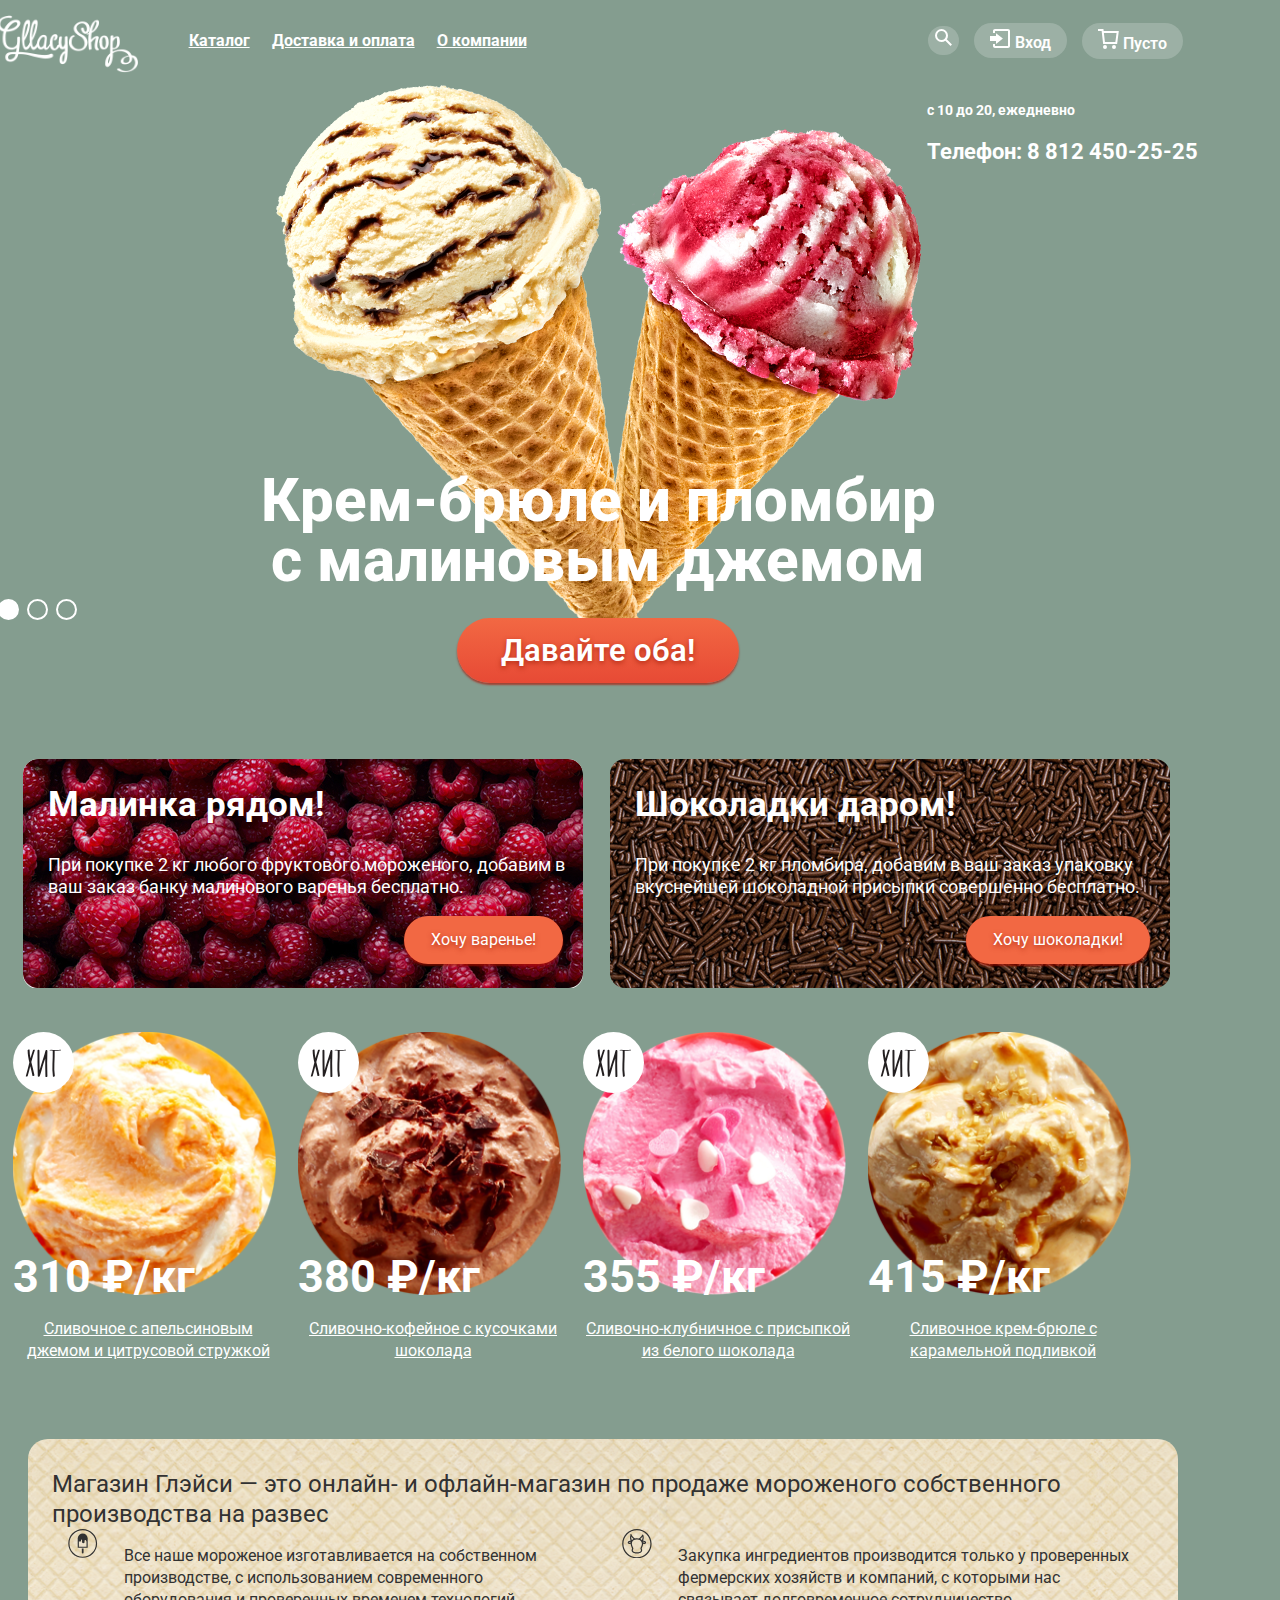
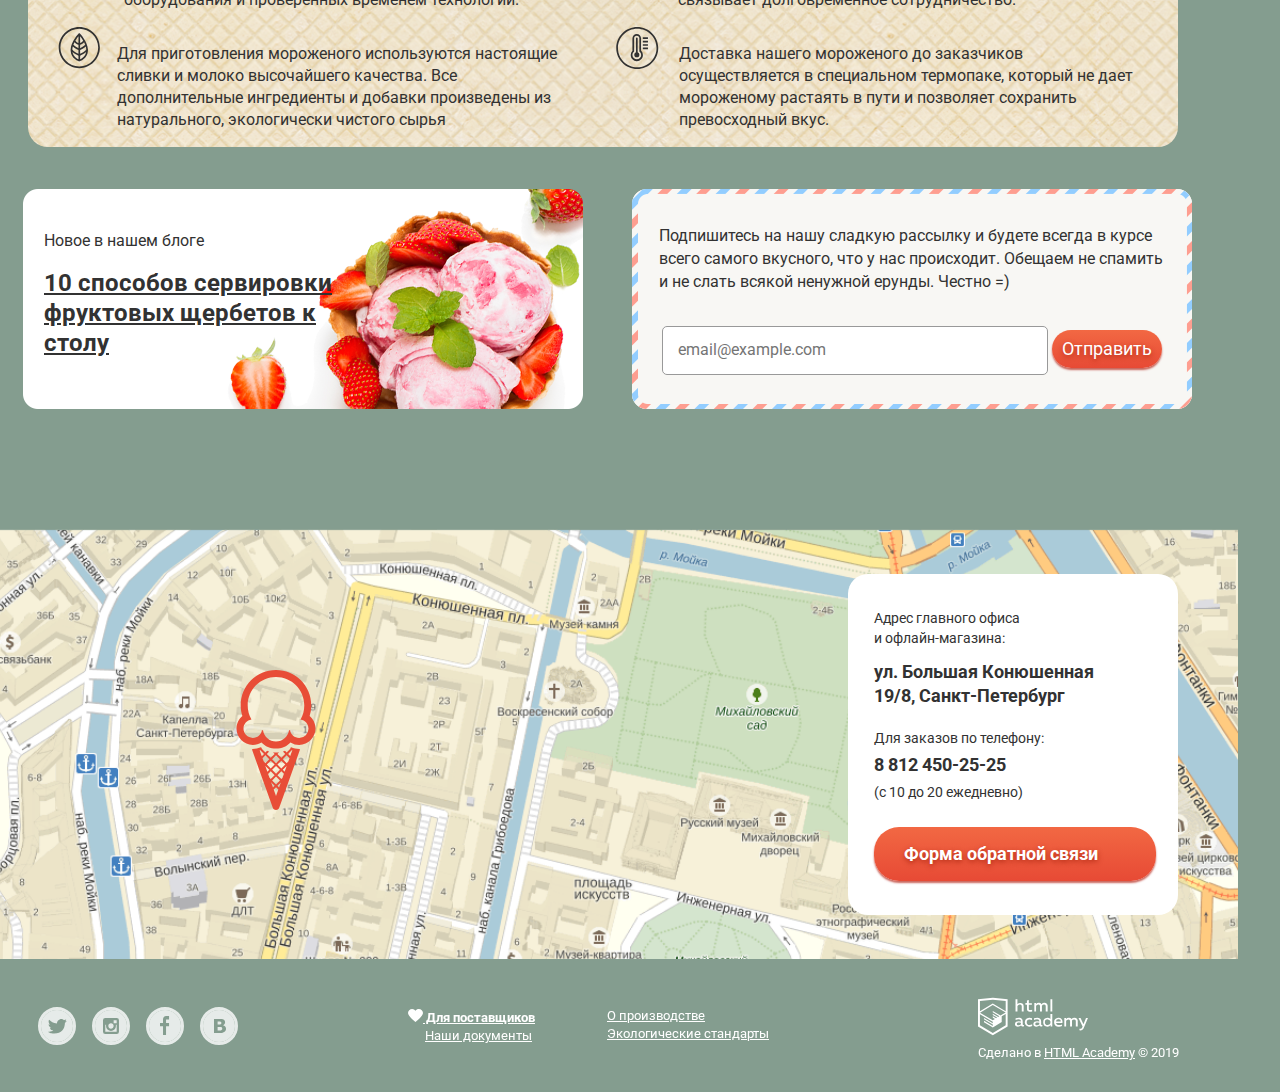
==== commit 1cd92a86: "критерии Б5-Б10" ====
--- a/index.html
+++ b/index.html
@@ -135,7 +135,6 @@
 
 
 <div class="wrapper">
- <!-- <div class="catalogice-cream"> -->
       <ul class="content-row">
        <li>
             <article class="icecream-card">
@@ -174,7 +173,6 @@
             </article>
           </li>
       </ul>
-<!--  </div> -->  <!-- /catalog-ice-cream -->
 </div> <!-- /wrapper -->
 
 
@@ -217,8 +215,9 @@
    <p>и не слать всякой ненужной ерунды. Честно =) </p>
    <form>
     <input type="email" name="email" placeholder="email@example.com">
+   <a class="button" href="subscription.html">Отправить</a>
    </form>
-   <a class="button" href="subscription.html">Отправить</a>
+   
  </div>
 </div> <!-- /row -->
 </div> <!-- /wrapper -->
--- a/css/style.css
+++ b/css/style.css
@@ -1,7 +1,7 @@
 body {
   margin: 0;
   padding: 0;
-  font-family: 'Roboto', sans-serif;
+  font-family: 'Roboto', 'Arial', sans-serif;
   font-size: 16px;
   line-height: 18px;
   font-weight: 400;
@@ -15,7 +15,7 @@
 .site-nav-paragraph,
 .full-basket,
 .modal {
- display: none;
+  display: none;
 }
 
 a {
@@ -76,15 +76,13 @@
 }
 
 .main-header-logo {
-  width: 160px;
+  width: 158px;
   height: 73px;
   margin-top: 15px;
 }
 
 .wrapper{
   width: 1200px;
-  padding-left: 27px;
-  padding-right: 27px;
   margin-left: auto;
   margin-right: auto;
 }
@@ -127,7 +125,6 @@
   display: flex;
   width: 500px;
   font-weight: bold;
-
 }
 
 .site-nav a {
@@ -285,6 +282,7 @@
   margin: 0;
   padding: 0;
   list-style: none;
+
 }
 
 .slide-title {
@@ -366,6 +364,7 @@
 #product-1:checked ~ .page-bg {
   background-color: #849d8f;
   background-image: url("../img/slider-item1.png");
+  margin-left: -42px;
 }
 
 #product-2:checked ~ .page-bg {
@@ -556,6 +555,14 @@
 ul.content-row {
   margin:0;
   padding: 0;
+}
+
+ul:nth-child(1).content-row {
+  margin-top: 40px;
+}
+
+ul:nth-child(3).content-row {
+  margin-bottom: 40px;
 }
 
 .catalog-ice-cream ul{
@@ -705,7 +712,7 @@
   color: #ffffff;
   text-decoration: none;
   height: 27px;
-}
+ }
 
 .sort-popularity a {
   text-decoration: none;
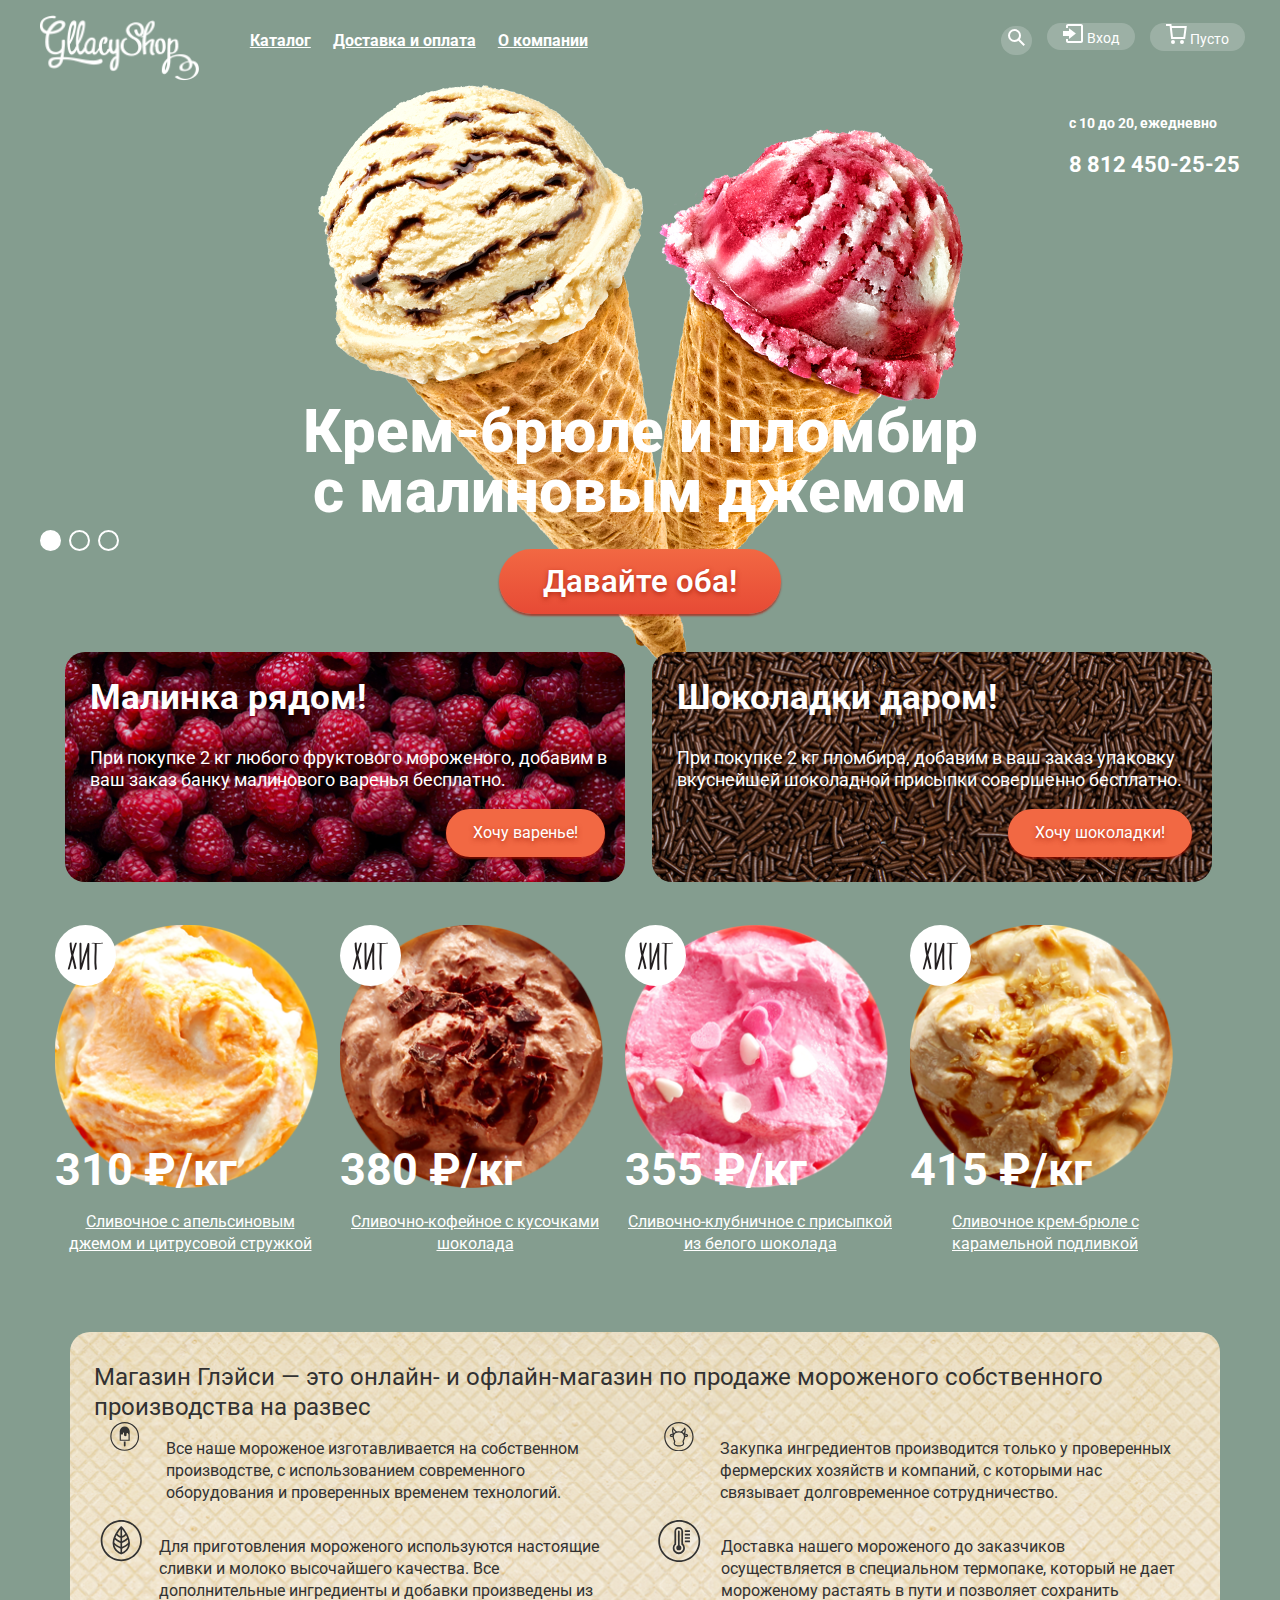
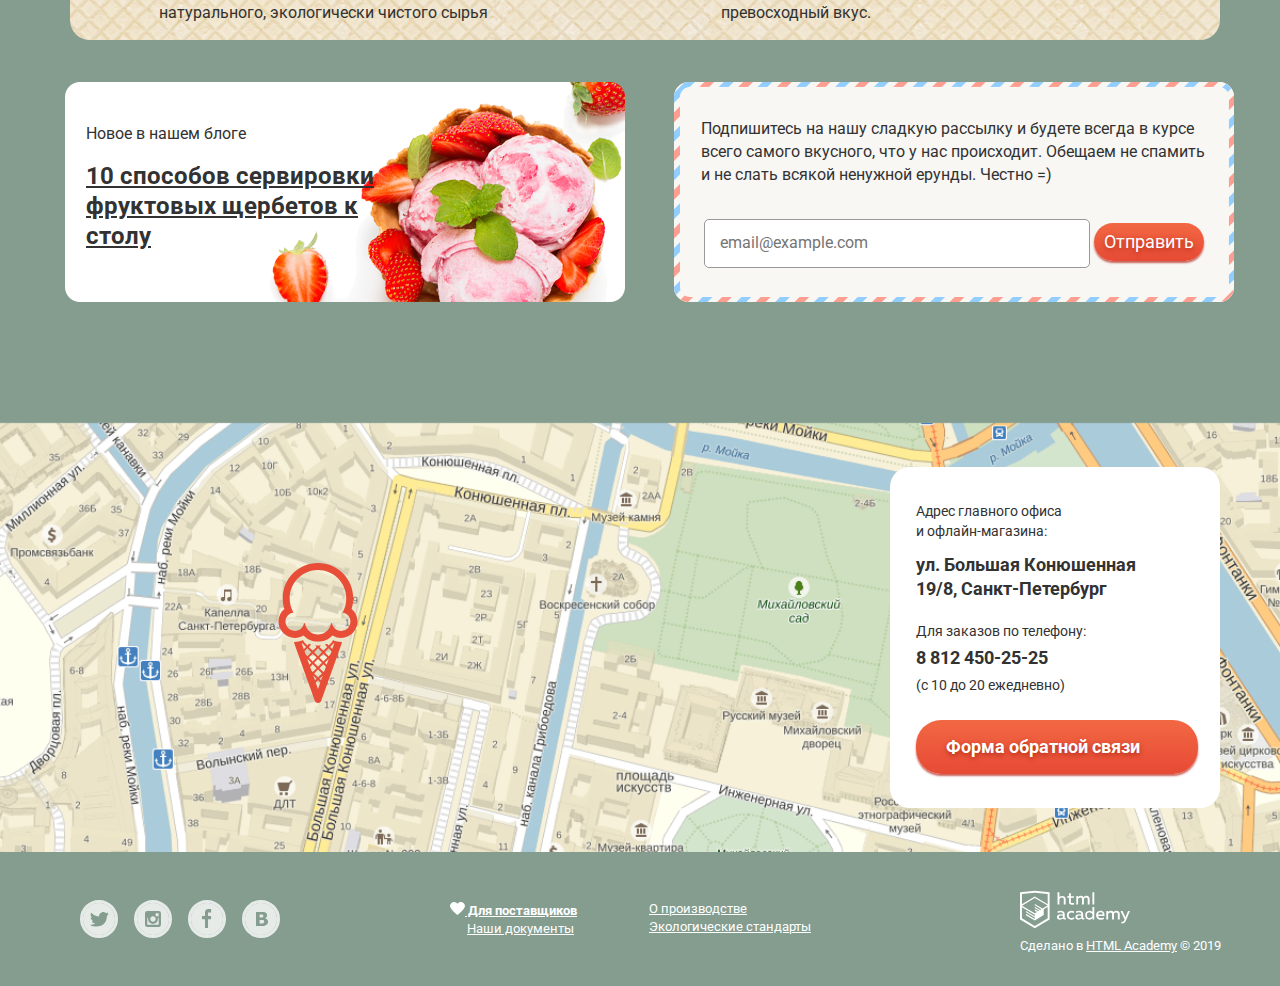
==== commit 3bc991d3: "Базовые критерии Б1-Б17" ====
--- a/index.html
+++ b/index.html
@@ -8,394 +8,380 @@
   <link href="css/style.css" rel="stylesheet">
 </head>
 <body>
-  <!-- Радио button для переключения фона в слайдере  -->
-  <input class="visually-hidden" type="radio" id="product-1" name="promo" checked>
-  <input class="visually-hidden" type="radio" id="product-2" name="promo">
-  <input class="visually-hidden" type="radio" id="product-3" name="promo">
-
-  <div class="page-bg"> <!--  Класс для фона слайдера-->
+    <!-- Радио button для переключения фона в слайдере  -->
+    <input class="visually-hidden" type="radio" id="product-1" name="promo" checked>
+    <input class="visually-hidden" type="radio" id="product-2" name="promo">
+    <input class="visually-hidden" type="radio" id="product-3" name="promo">
+
+  <div class="page-bg"> <!--  Класс для фона слайдера -->
     <header class="main-header">
-
       <div class="wrapper"> <!-- Класс для выравнивания отдельных блоков -->
-       <div class="row">
-        <a href="index.html" class="main-header-logo">
-          <span class="visually-hidden">На главную</span>
-          <img src="img/Logo.png" alt="Логотип магазина мороженого Глейси">
-        </a>
-
-        <nav class="main-nav">
-          <ul class="site-nav">
-            <li><a href="catalog.html">Каталог</a></li>
-            <li><a href="#">Доставка и оплата</a></li>
-            <li><a href="#">О компании</a></li>
-          </ul>
-
-
-          <p class="search-nav">
-            <a href="#">
-              <svg xmlns="http://www.w3.org/2000/svg" xmlns:xlink="http://www.w3.org/1999/xlink" width="17" height="17" viewBox="0 0 17 17"><path d="M16.958 15.527L11.75 10.32A6.455 6.455 0 0 0 13 6.5 6.5 6.5 0 1 0 6.5 13a6.465 6.465 0 0 0 3.839-1.263l5.205 5.204 1.414-1.414zM6.5 11C4.019 11 2 8.981 2 6.5S4.019 2 6.5 2 11 4.019 11 6.5 8.981 11 6.5 11z " /></svg>
-            </a>
-            <span class="visually-hidden">Поиск по сайту</span>
-             <input type="search" class="visually-hidden" placeholder="Поиск по сайту">
+        <div class="row">
+          <p class="main-header-logo">
+            <span class="visually-hidden">На главную</span>
+            <img src="img/Logo.png" alt="Логотип магазина мороженого Глейси" width="183"height="73">
           </p>
 
-          <ul class="user-nav">
-           <li>
-             <a class="login-link" href="login.html">
-               <svg xmlns="http://www.w3.org/2000/svg" xmlns:xlink="http://www.w3.org/1999/xlink" width="21" height="19" viewBox="0 0 21 19"><g ><path d="M6 14.875L12.917 9.5 6 4.125v2.917H-.042v4.917H6z"/><path d="M18 0H5C3.9 0 3 .9 3 2v2h2V2h13v15H5v-2H3v2c0 1.1.9 2 2 2h13c1.1 0 2-.9 2-2V2c0-1.1-.9-2-2-2z " /></g></svg>
-               Вход
-             </a>
+          <nav class="main-nav">
+            <ul class="site-nav">
+              <li><a href="catalog.html">Каталог</a></li>
+              <li><a href="#">Доставка и оплата</a></li>
+              <li><a href="#">О компании</a></li>
+            </ul>
+
+            <p class="search-nav">
+              <a href="#">
+                <svg xmlns="http://www.w3.org/2000/svg" xmlns:xlink="http://www.w3.org/1999/xlink" width="17" height="17" viewBox="0 0 17 17"><path d="M16.958 15.527L11.75 10.32A6.455 6.455 0 0 0 13 6.5 6.5 6.5 0 1 0 6.5 13a6.465 6.465 0 0 0 3.839-1.263l5.205 5.204 1.414-1.414zM6.5 11C4.019 11 2 8.981 2 6.5S4.019 2 6.5 2 11 4.019 11 6.5 8.981 11 6.5 11z " /></svg>
+              </a>
+              <span class="visually-hidden">Поиск по сайту</span>
+              <input type="search" class="visually-hidden" placeholder="Поиск по сайту">
+            </p>
+
+            <ul class="user-nav">
+              <li>
+                <a class="login-link" href="login.html">
+                  <svg xmlns="http://www.w3.org/2000/svg" xmlns:xlink="http://www.w3.org/1999/xlink" width="21" height="19" viewBox="0 0 21 19"><g ><path d="M6 14.875L12.917 9.5 6 4.125v2.917H-.042v4.917H6z"/><path d="M18 0H5C3.9 0 3 .9 3 2v2h2V2h13v15H5v-2H3v2c0 1.1.9 2 2 2h13c1.1 0 2-.9 2-2V2c0-1.1-.9-2-2-2z " /></g></svg>
+                   Вход
+                </a>
+              </li>
+
+              <li>
+                <a href="basket.html">
+                  <svg xmlns="http://www.w3.org/2000/svg" width="21" height="20" viewBox="0 0 21 20"><g ><path d="M5.657 2.031L5.422 0H0v2h3.64l1.5 13h13.988l1.699-12.969H5.657zM17.372 13H6.922L5.888 4.031h12.66L17.372 13z"/><circle cx="6.984" cy="18" r="2"/><circle cx="15.984" cy="18" r="2"/></g></svg>
+                  <span class="visually-hidden">Корзина:</span>
+                  Пусто
+                </a>
+              </li>
+            </ul>
+          </nav>
+        </div> <!-- /row -->
+
+        <div class="row">
+          <div class="schedule">
+            <p class="time">
+              <span class="visually-hidden">Расписание: </span>
+              с 10 до 20, ежедневно
+            </p>
+
+            <p class="phone">
+              <span class="visually-hidden">Телефон: </span>
+              <a href="tel:+78124502525">8 812 450-25-25</a>
+            </p>
+          </div><!-- schedule -->
+        </div><!-- row -->
+      </div> <!-- /wrapper -->
+    </header>
+
+    <main class="">
+      <div class="wrapper">
+        <div class="promo"> <!-- Слайдер -->
+          <div class="slider-controls">
+            <label for="product-1">Первый</label>
+            <label for="product-2">Второй</label>
+            <label for="product-3">Третий</label>
+          </div>
+          <ul class="slider-list">
+            <li class="slider-item slide" id="slide1">
+              <h3 class="slide-title">
+              Крем-брюле и пломбир с малиновым джемом
+              </h3>
+              <a class="button slide-button" href="#">Давайте оба!</a>
+            </li>
+            <li class="slider-item slide" id="slide2">
+              <h3 class="slide-title">
+              Шоколадный пломбир и лимонный сорбет
+              </h3>
+              <a class="button slide-button" href="#">Давайте оба!</a>
+            </li>
+            <li class="slider-item slide" id="slide3">
+              <h3 class="slide-title">
+              Пломбир с помадкой и клубничный щербет
+              </h3>
+              <a class="button slide-button" href="#">Давайте оба!</a>
+            </li>
+          </ul>
+        </div> <!-- /promo -->
+      </div> <!-- wrapper -->
+      <div class="wrapper">
+        <div class="addition">
+           <section class="raspberries">
+             <h2>Малинка рядом!</h2>
+             <p> При покупке 2 кг любого фруктового мороженого, добавим в ваш заказ банку малинового варенья бесплатно.</p>
+
+             <div class="row">
+               <a class=" button addition-button" href="#">Хочу варенье!</a>
+             </div>
+           </section>
+
+           <section class="chocolate">
+             <h2>Шоколадки даром!</h2>
+             <p> При покупке 2 кг пломбира, добавим в ваш заказ упаковку вкуснейшей шоколадной присыпки совершенно бесплатно.</p>
+
+             <div class="row">
+               <a class=" button addition-button" href="#">Хочу шоколадки!</a>
+             </div>
+           </section>
+        </div> <!-- /addition -->
+      </div><!-- wrapper -->
+
+      <div class="wrapper">
+        <ul class="content-row">
+          <li>
+              <article class="icecream-card">
+                <h3>Сливочное с апельсиновым джемом и цитрусовой стружкой
+                </h3>
+                <span> 310 ₽/кг </span>
+                 <svg xmlns="http://www.w3.org/2000/svg" width="61" height="61" viewBox="0 0 61 61"><circle fill="#FFF" cx="30.5" cy="30.5" r="30.5"/><g fill="#231F20"><path d="M19.985 18.27c-.915 2.683-1.718 5.384-2.472 8.094-.543-2.863-.921-5.756-.958-8.715-.005-.431-1.939-.11-1.932.518.052 4.243.8 8.354 1.747 12.432-1.196 4.58-2.311 9.18-3.579 13.771-.109.394 1.771.138 1.904-.344.902-3.265 1.726-6.535 2.556-9.8.805 3.204 1.644 6.407 2.273 9.657.098.508 2.041.045 1.932-.518-.864-4.462-2.12-8.836-3.146-13.247 1.068-4.086 2.202-8.157 3.578-12.191.124-.361-1.737-.145-1.903.343zM34.395 18.798c.049-1.047-1.919-.794-1.963.128-.004.08-.004.159-.008.238-.039.065-.084.128-.101.204-1.004 4.463-2.611 8.729-4.056 13.06-.644 1.93-1.139 3.898-1.666 5.856-.139-6.623-.135-13.237-.165-19.871-.005-1.042-1.965-.769-1.961.134.037 8.337.018 16.641.303 24.971a.644.644 0 0 0-.034.301l.064.445c.123.856 1.959.48 1.944-.317.005-.011.016-.018.021-.029 1.636-4.171 2.478-8.591 3.894-12.838.521-1.558 1.048-3.108 1.561-4.662-.071 5.987.058 11.969.211 17.961.026 1.012 1.58.771 1.91.065l.056-.119c.112-.239.088-.423-.015-.558-.211-8.333-.389-16.635.005-24.969zM47.32 17.66c-3.158.38-6.312.227-9.478.048-.491-.028-2.24.851-1.221.908 1.093.062 2.182.109 3.271.145-.093.081-.161.167-.157.265.295 8.408-1.054 17.239.191 25.564.063.424 2.01.005 1.932-.518-1.229-8.229.069-16.951-.185-25.27 1.776.012 3.551-.052 5.33-.266.857-.102 1.669-1.039.317-.876z"/></g></svg>
+                <img src="img/1.png" width="263" height="263" alt="Сливочное с апельсиновым джемом и цитрусовой стружкой">
+                <a class="link button"> Быстрый просмотр</a>
+              </article>
+            </li>
+            <li>
+              <article class="icecream-card">
+                <h3>Сливочно-кофейное с кусочками шоколада</h3>
+                <span> 380 ₽/кг</span>
+                 <svg xmlns="http://www.w3.org/2000/svg" width="61" height="61" viewBox="0 0 61 61"><circle fill="#FFF" cx="30.5" cy="30.5" r="30.5"/><g fill="#231F20"><path d="M19.985 18.27c-.915 2.683-1.718 5.384-2.472 8.094-.543-2.863-.921-5.756-.958-8.715-.005-.431-1.939-.11-1.932.518.052 4.243.8 8.354 1.747 12.432-1.196 4.58-2.311 9.18-3.579 13.771-.109.394 1.771.138 1.904-.344.902-3.265 1.726-6.535 2.556-9.8.805 3.204 1.644 6.407 2.273 9.657.098.508 2.041.045 1.932-.518-.864-4.462-2.12-8.836-3.146-13.247 1.068-4.086 2.202-8.157 3.578-12.191.124-.361-1.737-.145-1.903.343zM34.395 18.798c.049-1.047-1.919-.794-1.963.128-.004.08-.004.159-.008.238-.039.065-.084.128-.101.204-1.004 4.463-2.611 8.729-4.056 13.06-.644 1.93-1.139 3.898-1.666 5.856-.139-6.623-.135-13.237-.165-19.871-.005-1.042-1.965-.769-1.961.134.037 8.337.018 16.641.303 24.971a.644.644 0 0 0-.034.301l.064.445c.123.856 1.959.48 1.944-.317.005-.011.016-.018.021-.029 1.636-4.171 2.478-8.591 3.894-12.838.521-1.558 1.048-3.108 1.561-4.662-.071 5.987.058 11.969.211 17.961.026 1.012 1.58.771 1.91.065l.056-.119c.112-.239.088-.423-.015-.558-.211-8.333-.389-16.635.005-24.969zM47.32 17.66c-3.158.38-6.312.227-9.478.048-.491-.028-2.24.851-1.221.908 1.093.062 2.182.109 3.271.145-.093.081-.161.167-.157.265.295 8.408-1.054 17.239.191 25.564.063.424 2.01.005 1.932-.518-1.229-8.229.069-16.951-.185-25.27 1.776.012 3.551-.052 5.33-.266.857-.102 1.669-1.039.317-.876z"/></g></svg>
+                <img src="img/2.png" width="263" height="263" alt="Сливочно-кофейное с кусочками шоколада">
+                <a class="link "> Быстрый просмотр</a>
+              </article>
+            </li>
+            <li>
+               <article class="icecream-card">
+                <h3>Сливочно-клубничное с присыпкой из белого шоколада</h3>
+                <span> 355 ₽/кг</span>
+                 <svg xmlns="http://www.w3.org/2000/svg" width="61" height="61" viewBox="0 0 61 61"><circle fill="#FFF" cx="30.5" cy="30.5" r="30.5"/><g fill="#231F20"><path d="M19.985 18.27c-.915 2.683-1.718 5.384-2.472 8.094-.543-2.863-.921-5.756-.958-8.715-.005-.431-1.939-.11-1.932.518.052 4.243.8 8.354 1.747 12.432-1.196 4.58-2.311 9.18-3.579 13.771-.109.394 1.771.138 1.904-.344.902-3.265 1.726-6.535 2.556-9.8.805 3.204 1.644 6.407 2.273 9.657.098.508 2.041.045 1.932-.518-.864-4.462-2.12-8.836-3.146-13.247 1.068-4.086 2.202-8.157 3.578-12.191.124-.361-1.737-.145-1.903.343zM34.395 18.798c.049-1.047-1.919-.794-1.963.128-.004.08-.004.159-.008.238-.039.065-.084.128-.101.204-1.004 4.463-2.611 8.729-4.056 13.06-.644 1.93-1.139 3.898-1.666 5.856-.139-6.623-.135-13.237-.165-19.871-.005-1.042-1.965-.769-1.961.134.037 8.337.018 16.641.303 24.971a.644.644 0 0 0-.034.301l.064.445c.123.856 1.959.48 1.944-.317.005-.011.016-.018.021-.029 1.636-4.171 2.478-8.591 3.894-12.838.521-1.558 1.048-3.108 1.561-4.662-.071 5.987.058 11.969.211 17.961.026 1.012 1.58.771 1.91.065l.056-.119c.112-.239.088-.423-.015-.558-.211-8.333-.389-16.635.005-24.969zM47.32 17.66c-3.158.38-6.312.227-9.478.048-.491-.028-2.24.851-1.221.908 1.093.062 2.182.109 3.271.145-.093.081-.161.167-.157.265.295 8.408-1.054 17.239.191 25.564.063.424 2.01.005 1.932-.518-1.229-8.229.069-16.951-.185-25.27 1.776.012 3.551-.052 5.33-.266.857-.102 1.669-1.039.317-.876z"/></g></svg>
+                <img src="img/3.png" width="263" height="263" alt="Сливочно-клубничное с присыпкой из белого шоколада">
+                <a class="link" href="#"> Быстрый просмотр</a>
+              </article>
+            </li>
+            <li>
+              <article class="icecream-card">
+                <h3>Сливочное крем-брюле с карамельной подливкой</h3>
+                <span> 415 ₽/кг </span>
+                 <svg xmlns="http://www.w3.org/2000/svg" width="61" height="61" viewBox="0 0 61 61"><circle fill="#FFF" cx="30.5" cy="30.5" r="30.5"/><g fill="#231F20"><path d="M19.985 18.27c-.915 2.683-1.718 5.384-2.472 8.094-.543-2.863-.921-5.756-.958-8.715-.005-.431-1.939-.11-1.932.518.052 4.243.8 8.354 1.747 12.432-1.196 4.58-2.311 9.18-3.579 13.771-.109.394 1.771.138 1.904-.344.902-3.265 1.726-6.535 2.556-9.8.805 3.204 1.644 6.407 2.273 9.657.098.508 2.041.045 1.932-.518-.864-4.462-2.12-8.836-3.146-13.247 1.068-4.086 2.202-8.157 3.578-12.191.124-.361-1.737-.145-1.903.343zM34.395 18.798c.049-1.047-1.919-.794-1.963.128-.004.08-.004.159-.008.238-.039.065-.084.128-.101.204-1.004 4.463-2.611 8.729-4.056 13.06-.644 1.93-1.139 3.898-1.666 5.856-.139-6.623-.135-13.237-.165-19.871-.005-1.042-1.965-.769-1.961.134.037 8.337.018 16.641.303 24.971a.644.644 0 0 0-.034.301l.064.445c.123.856 1.959.48 1.944-.317.005-.011.016-.018.021-.029 1.636-4.171 2.478-8.591 3.894-12.838.521-1.558 1.048-3.108 1.561-4.662-.071 5.987.058 11.969.211 17.961.026 1.012 1.58.771 1.91.065l.056-.119c.112-.239.088-.423-.015-.558-.211-8.333-.389-16.635.005-24.969zM47.32 17.66c-3.158.38-6.312.227-9.478.048-.491-.028-2.24.851-1.221.908 1.093.062 2.182.109 3.271.145-.093.081-.161.167-.157.265.295 8.408-1.054 17.239.191 25.564.063.424 2.01.005 1.932-.518-1.229-8.229.069-16.951-.185-25.27 1.776.012 3.551-.052 5.33-.266.857-.102 1.669-1.039.317-.876z"/></g></svg>
+                <img src="img/4.png" width="263" height="263" alt="Сливочное крем-брюле с карамельной подливкой">
+                <a class="link " href="#"> Быстрый просмотр</a>
+              </article>
+            </li>
+          </ul>
+      </div> <!-- /wrapper -->
+
+
+      <div class="wrapper">
+        <section class="general-info">
+         <h4>Магазин Глэйси — это онлайн- и офлайн-магазин по продаже мороженого собственного производства на развес</h4>
+         <div class="row">
+           <ul class="fact-info">
+            <li class="fact-1">
+             <svg xmlns="http://www.w3.org/2000/svg" width="30%" height="30%" viewBox="0 0 50 50" ><g fill="#323232" ><path  d="M24.5 0C10.969 0 0 10.969 0 24.5S10.969 49 24.5 49 49 38.031 49 24.5 38.031 0 24.5 0zm0 47C12.093 47 2 36.906 2 24.5 2 12.093 12.093 2 24.5 2 36.906 2 47 12.093 47 24.5 47 36.906 36.906 47 24.5 47z"/><path  d="M24.5 7.625c-4.355 0-7.94 3.278-8.436 7.5H16v16.917h17V15.125h-.063c-.497-4.222-4.082-7.5-8.437-7.5zM31 30.042H18v-9.257c.275.337.705.631 1.542.631 1.292 0 2.125-.713 2.125-1.625v-.875a.854.854 0 1 1 1.708 0c0 .009-.005.017-.005.025 0 .007.005.01.005.017v3.292s-.031 1.833 2.125 1.833c2.109 0 2.125-1.75 2.125-1.75v-2.25h.001l-.001-.005a1.344 1.344 0 0 1 2.688 0c0 .031.021.088.021.088s.034.609.667.894v8.982zM23 40.125a1.5 1.5 0 1 0 3 0V33h-3v7.125z"/></g></svg> <p>Все наше мороженое изготавливается на собственном производстве, с использованием современного оборудования и проверенных временем технологий.</p>
            </li>
-
-           <li>
-             <a href="basket.html">
-               <svg xmlns="http://www.w3.org/2000/svg" width="21" height="20" viewBox="0 0 21 20"><g ><path d="M5.657 2.031L5.422 0H0v2h3.64l1.5 13h13.988l1.699-12.969H5.657zM17.372 13H6.922L5.888 4.031h12.66L17.372 13z"/><circle cx="6.984" cy="18" r="2"/><circle cx="15.984" cy="18" r="2"/></g></svg>
-               <span class="visually-hidden">Корзина:</span>
-               Пусто
-             </a>
+           <li class="fact-2">
+            <svg xmlns="http://www.w3.org/2000/svg" width="35%" height="35%"  viewBox="0 0 50 50"><g fill="#323232"><path d="M24.5 0C10.969 0 0 10.969 0 24.5S10.969 49 24.5 49 49 38.031 49 24.5 38.031 0 24.5 0zm0 47C12.093 47 2 36.906 2 24.5 2 12.093 12.093 2 24.5 2 36.906 2 47 12.093 47 24.5 47 36.906 36.906 47 24.5 47z"/><path d="M34.807 26.756c-.45-9.493-9.197-18.693-9.586-19.097-.015-.015-.033-.023-.048-.037a.942.942 0 0 0-.118-.09.945.945 0 0 0-.13-.077c-.018-.009-.032-.022-.051-.03-.027-.011-.056-.011-.083-.02a.898.898 0 0 0-.297-.044c-.045 0-.089.002-.134.008a.957.957 0 0 0-.158.038c-.025.008-.052.008-.076.018-.018.007-.031.021-.049.029a.896.896 0 0 0-.133.079.95.95 0 0 0-.118.091c-.015.013-.033.021-.046.036-.389.404-9.14 9.608-9.587 19.105-.008.067-.017.133-.011.202-.013.363-.017.727-.003 1.091.369 10.256 9.978 12.82 10.075 12.845a.995.995 0 0 0 .494 0c.097-.024 9.706-2.589 10.074-12.845.013-.363.009-.727-.003-1.089.006-.073-.004-.142-.012-.213zM16.783 23.25c2.219 2.058 5.368 3.521 6.717 4.091v4.552c-2.448-1.196-6.219-3.341-7.302-5.228a17.06 17.06 0 0 1 .585-3.415zm2.024-5.096c1.513 1.688 3.602 2.646 4.693 3.059v3.94c-1.654-.76-4.424-2.216-6.016-4.043a29.164 29.164 0 0 1 1.323-2.956zm12.711 2.954c-1.59 1.824-4.362 3.283-6.018 4.044v-3.939c1.092-.413 3.183-1.372 4.695-3.062.489.949.935 1.94 1.323 2.957zM25.5 19.047v-8.008a45.239 45.239 0 0 1 3.651 5.229c-.953 1.374-2.536 2.276-3.651 2.779zm0 12.846v-4.552c1.35-.569 4.499-2.034 6.719-4.092.305 1.128.515 2.273.584 3.417-1.083 1.883-4.855 4.029-7.303 5.227zm-2-12.843c-1.113-.5-2.694-1.399-3.649-2.779a45.379 45.379 0 0 1 3.649-5.229v8.008zm-7.117 10.775c2.328 1.983 5.69 3.629 7.117 4.281v4.403c-2.092-.904-6.162-3.331-7.117-8.684zm9.117 8.696v-4.415c1.428-.653 4.792-2.3 7.121-4.284-.95 5.411-5.02 7.813-7.121 8.699z"/></g></svg><p>Для приготовления мороженого используются настоящие сливки и молоко высочайшего качества. Все дополнительные ингредиенты и добавки произведены из натурального, экологически чистого сырья</p>
            </li>
-         </ul>
-       </nav>
-     </div> <!-- /row -->
-
-
-     <div class="row">
-      <div class="schedule">
-        <p class="time">
-          <span class="visually-hidden">Расписание: </span>
-          с 10 до 20, ежедневно
-        </p>
-
-        <p class="phone">
-          <span class="visualyy-hidden">Телефон: </span>
-          <a href="tel:+78124502525">8 812 450-25-25</a>
-        </p>
-      </div>
-    </div>
-
-
-  </div> <!-- /wrapper -->
-</header>
-
-<main class="">
-
-  <div class="wrapper">
-    <div class="promo"> <!-- Слайдер -->
-
-      <div class="slider-controls">
-        <label for="product-1">Первый</label>
-        <label for="product-2">Второй</label>
-        <label for="product-3">Третий</label>
-      </div>
-
-      <ul class="slider-list">
-       <li class="slider-item slide" id="slide1">
-        <h3 class="slide-title">
-          Крем-брюле и пломбир с малиновым джемом
-        </h3>
-        <a class="button slide-button" href="#">Давайте оба!</a>
-      </li>
-      <li class="slider-item slide" id="slide2">
-        <h3 class="slide-title">
-          Шоколадный пломбир и лимонный сорбет
-        </h3>
-        <a class="button slide-button" href="#">Давайте оба!</a>
-      </li>
-      <li class="slider-item slide" id="slide3">
-        <h3 class="slide-title">
-          Пломбир с помадкой и клубничный щербет
-        </h3>
-        <a class="button slide-button" href="#">Давайте оба!</a>
-      </li>
-    </ul>
-
-  </div> <!-- /promo -->
-</div> <!-- wrapper -->
-
-
-<div class="wrapper">
-  <div class="addition">
-   <section class="raspberries">
-     <h2>Малинка рядом!</h2>
-     <p> При покупке 2 кг любого фруктового мороженого, добавим в ваш заказ банку малинового варенья бесплатно.</p>
-     <div class="row">
-       <a class=" button addition-button" href="#">Хочу варенье!</a>
-     </div>
-   </section>
-
-   <section class="chocolate">
-     <h2>Шоколадки даром!</h2>
-     <p> При покупке 2 кг пломбира, добавим в ваш заказ упаковку вкуснейшей шоколадной присыпки совершенно бесплатно.</p>
-     <div class="row">
-       <a class=" button addition-button" href="#">Хочу шоколадки!</a>
-     </div>
-   </section>
- </div> <!-- /addition -->
-</div><!-- wrapper -->
-
-
-<div class="wrapper">
-      <ul class="content-row">
-       <li>
-            <article class="icecream-card">
-              <h3>Сливочное с апельсиновым джемом и цитрусовой стружкой</h3>
-              <span> 310 ₽/кг </span>
-               <svg xmlns="http://www.w3.org/2000/svg" width="61" height="61" viewBox="0 0 61 61"><circle fill="#FFF" cx="30.5" cy="30.5" r="30.5"/><g fill="#231F20"><path d="M19.985 18.27c-.915 2.683-1.718 5.384-2.472 8.094-.543-2.863-.921-5.756-.958-8.715-.005-.431-1.939-.11-1.932.518.052 4.243.8 8.354 1.747 12.432-1.196 4.58-2.311 9.18-3.579 13.771-.109.394 1.771.138 1.904-.344.902-3.265 1.726-6.535 2.556-9.8.805 3.204 1.644 6.407 2.273 9.657.098.508 2.041.045 1.932-.518-.864-4.462-2.12-8.836-3.146-13.247 1.068-4.086 2.202-8.157 3.578-12.191.124-.361-1.737-.145-1.903.343zM34.395 18.798c.049-1.047-1.919-.794-1.963.128-.004.08-.004.159-.008.238-.039.065-.084.128-.101.204-1.004 4.463-2.611 8.729-4.056 13.06-.644 1.93-1.139 3.898-1.666 5.856-.139-6.623-.135-13.237-.165-19.871-.005-1.042-1.965-.769-1.961.134.037 8.337.018 16.641.303 24.971a.644.644 0 0 0-.034.301l.064.445c.123.856 1.959.48 1.944-.317.005-.011.016-.018.021-.029 1.636-4.171 2.478-8.591 3.894-12.838.521-1.558 1.048-3.108 1.561-4.662-.071 5.987.058 11.969.211 17.961.026 1.012 1.58.771 1.91.065l.056-.119c.112-.239.088-.423-.015-.558-.211-8.333-.389-16.635.005-24.969zM47.32 17.66c-3.158.38-6.312.227-9.478.048-.491-.028-2.24.851-1.221.908 1.093.062 2.182.109 3.271.145-.093.081-.161.167-.157.265.295 8.408-1.054 17.239.191 25.564.063.424 2.01.005 1.932-.518-1.229-8.229.069-16.951-.185-25.27 1.776.012 3.551-.052 5.33-.266.857-.102 1.669-1.039.317-.876z"/></g></svg>
-              <img src="img/1.png" width="263" height="263" alt="Сливочное с апельсиновым джемом и цитрусовой стружкой">
-              <a class="link button"> Быстрый просмотр</a>
-            </article>
+          </ul>
+          <ul class="fact-info">
+            <li class="fact-3">
+              <svg xmlns="http://www.w3.org/2000/svg" width="30%" height="30%"  viewBox="0 0 49 49"><g fill="#323232"><path d="M24.5 0C10.969 0 0 10.969 0 24.5S10.969 49 24.5 49 49 38.031 49 24.5 38.031 0 24.5 0zm0 47C12.093 47 2 36.906 2 24.5 2 12.093 12.093 2 24.5 2 36.906 2 47 12.093 47 24.5 47 36.906 36.906 47 24.5 47z"/><path d="M34.811 19.342c.86-1.711 1.88-4.987.433-9.482a1 1 0 0 0-1.825-.182c-1.271 2.268-4.038 5.927-6.047 6.094-.03.002-.054.019-.083.024A16.242 16.242 0 0 0 24.5 15.5c-.103 0-1.311.009-2.801.292-.025-.004-.045-.019-.071-.021-2.004-.167-4.773-3.827-6.048-6.095a1 1 0 1 0-1.824.183c-1.448 4.494-.427 7.771.433 9.482-1.744.22-3.954.777-4.757 2.188-.388.682-.38 1.464.024 2.201.514.939 1.399 1.245 2.334 1.245.816 0 1.668-.233 2.349-.482-.004.54.026 1.08.129 1.612.288 1.496 1.131 3.636 1.748 5.197.188.479.396 1.004.509 1.324-.235.614-.672 1.812-.766 2.484-.112.801.114 2.147 1.121 3.306 1.443 1.659 4.006 2.5 7.619 2.5 3.612 0 6.176-.841 7.619-2.5 1.007-1.158 1.233-2.505 1.121-3.306-.094-.673-.53-1.87-.767-2.484.114-.319.32-.843.509-1.32.617-1.563 1.462-3.704 1.75-5.201a8.483 8.483 0 0 0 .135-1.61c.679.248 1.528.48 2.342.48.936 0 1.82-.306 2.334-1.245.404-.737.412-1.519.024-2.201-.801-1.41-3.011-1.967-4.755-2.187zm-.953-6.634c.428 3.06-.477 5.157-1.031 6.112a9.905 9.905 0 0 0-.798-.872c-.544-.526-1.199-.934-1.891-1.258 1.483-1.051 2.801-2.673 3.72-3.982zm-18.716.002c.916 1.304 2.229 2.919 3.706 3.97-.701.329-1.359.744-1.892 1.283-.276.279-.533.57-.771.872-.549-.943-1.468-3.054-1.043-6.125zM11.21 22.77c-.089-.163-.063-.21-.04-.25.223-.391 1.387-1.006 3.609-1.233-.116.29-.217.582-.302.878-1.265.673-2.998 1.091-3.267.605zm21.558 2.959c-.252 1.313-1.058 3.354-1.646 4.844-.398 1.01-.609 1.552-.683 1.877l-.066.302.114.287c.283.71.711 1.908.772 2.351.001.009.096.858-.649 1.716-.72.826-2.363 1.812-6.11 1.812-3.747 0-5.391-.986-6.11-1.812-.746-.857-.651-1.707-.65-1.716.062-.441.489-1.641.772-2.352l.114-.286-.066-.302c-.072-.326-.284-.869-.683-1.881-.587-1.489-1.392-3.528-1.645-4.841-.422-2.198.379-4.575 2.145-6.358 1.513-1.528 4.933-1.868 6.123-1.871 1.166 0 4.539.339 6.139 1.886 2.081 2.014 2.465 4.597 2.129 6.344zm5.021-2.959c-.263.479-1.974.07-3.238-.592a9.437 9.437 0 0 0-.297-.888c2.198.23 3.354.84 3.575 1.229.024.041.05.087-.04.251z"/></g></svg><p>Закупка ингредиентов  производится только у проверенных фермерских хозяйств и компаний, с которыми нас связывает долговременное сотрудничество.</p>
+            </li>
+            <li class="fact-4"> 
+              <svg xmlns="http://www.w3.org/2000/svg" width="35%" height="35%" viewBox="0 0 49 49"><g fill="#323232"><path d="M24.5 0C10.969 0 0 10.969 0 24.5S10.969 49 24.5 49 49 38.031 49 24.5 38.031 0 24.5 0zm0 47C12.093 47 2 36.906 2 24.5 2 12.093 12.093 2 24.5 2 36.906 2 47 12.093 47 24.5 47 36.906 36.906 47 24.5 47z"/><path d="M28.938 13.125c0-2.774-2.257-5.031-5.031-5.031s-5.031 2.257-5.031 5.031v14.64a7.042 7.042 0 0 0-2 4.923c0 3.929 3.196 7.125 7.125 7.125s7.125-3.196 7.125-7.125a7.127 7.127 0 0 0-2.188-5.126V13.125zm.187 19.563a5.126 5.126 0 0 1-10.25 0c0-1.647.792-3.098 2-4.035V13.125a3.031 3.031 0 1 1 6.062 0v15.372a5.114 5.114 0 0 1 2.188 4.191z"/><path d="M25 29.559V13.188a1 1 0 1 0-2 0v16.371a2.99 2.99 0 0 0-2 2.816 3 3 0 1 0 6 0 2.99 2.99 0 0 0-2-2.816zM31 12h6v2h-6zM31 16h6v2h-6zM31 20h6v2h-6zM31 24h6v2h-6z"/></g></svg><p>Доставка нашего мороженого до заказчиков осуществляется в специальном термопаке, который не дает мороженому растаять в пути и позволяет сохранить превосходный вкус.</p>
+            </li>
+          </ul>
+         </div><!-- row -->
+        </section> <!-- /general-info -->
+
+        <div class="row">
+          <div class="blog">
+           <p>Новое в нашем блоге</p>
+           <a href="#"> 10 способов сервировки <br>
+            фруктовых щербетов к <br>
+            столу</a>
+         </div>
+
+       <div class="subscription">
+         <p>Подпишитесь на нашу сладкую рассылку и будете всегда в курсе </p>
+         <p>всего самого вкусного, что у нас происходит. Обещаем не спамить</p>
+         <p>и не слать всякой ненужной ерунды. Честно =) </p>
+         <form>
+          <input type="email" name="email" placeholder="email@example.com">
+         <a class="button" href="subscription.html">Отправить</a>
+         </form>
+       </div>
+      </div> <!-- /row -->
+    </div> <!-- /wrapper -->
+
+    <div class="map"> <!-- Карта -->
+      <div class="wrapper">
+        <div class="row">
+        <svg xmlns="http://www.w3.org/2000/svg" width="80" height="140" viewBox="0 0 80 140"><path fill="#E84D37" d="M40 7.101c15.622 0 28.285 12.664 28.285 28.286 0 5.112-1.362 9.902-3.734 14.041 4.503.643 7.971 4.506 7.971 9.188a9.292 9.292 0 0 1-9.293 9.293c-4.682 0-8.545-3.467-9.188-7.971-.353.201-.709.396-1.07.583-1.012 6.26-6.426 11.045-12.971 11.045-6.546 0-11.96-4.786-12.972-11.046a29.753 29.753 0 0 1-1.069-.582c-.644 4.504-4.505 7.971-9.188 7.971-5.132 0-9.292-4.161-9.292-9.293 0-4.682 3.466-8.544 7.97-9.188a28.146 28.146 0 0 1-3.735-14.041C11.714 19.765 24.378 7.101 40 7.101m0-7C20.543.101 4.714 15.93 4.714 35.387c0 3.646.568 7.263 1.668 10.713C2.763 49.116.479 53.652.479 58.615c0 8.984 7.309 16.294 16.292 16.294 3.157 0 6.141-.925 8.672-2.529 3.681 3.846 8.86 6.187 14.557 6.187s10.875-2.341 14.556-6.187a16.181 16.181 0 0 0 8.673 2.529c8.984 0 16.293-7.31 16.293-16.294 0-4.962-2.284-9.499-5.903-12.516a35.317 35.317 0 0 0 1.667-10.713C75.285 15.93 59.456.101 40 .101z"/><path fill="#E84D37" d="M63.229 78.908c-2.835 0-5.56-.598-8.04-1.681-.371.3-.761.574-1.149.851l.525.525-3.898 3.898-1.673-1.673c-.687.273-1.386.517-2.101.728l2.359 2.359-3.898 3.898-3.898-3.898 1.556-1.556c-.989.122-1.989.206-3.011.206-.988 0-1.958-.079-2.917-.194l1.543 1.544-3.898 3.898-3.898-3.898 2.339-2.34a23.605 23.605 0 0 1-2.104-.724L29.417 82.5l-3.898-3.898.49-.489c-.405-.288-.811-.575-1.197-.887a20.059 20.059 0 0 1-8.039 1.681c-.204 0-.401-.024-.603-.03a3.467 3.467 0 0 0 .16 1.622l20.375 57.125c.024.068.059.128.087.193.03.07.058.139.092.206.07.14.15.271.237.397.029.042.054.087.084.129.125.166.262.32.412.459.032.03.069.055.103.084.125.107.254.205.392.294.058.037.118.07.179.104.138.077.279.145.426.202.038.015.07.038.108.052.02.007.04.009.059.016.127.043.258.074.391.103.055.012.109.029.164.038.185.03.373.048.562.048s.377-.018.562-.048c.057-.009.113-.027.17-.04.13-.027.259-.058.384-.101.021-.007.041-.009.061-.016.04-.014.072-.037.111-.053.145-.058.285-.124.421-.2a3.34 3.34 0 0 0 .183-.106c.136-.088.265-.186.388-.291.034-.03.072-.056.105-.086.15-.14.287-.294.412-.46.03-.04.054-.084.082-.125.088-.128.169-.261.24-.401.033-.066.062-.134.09-.201.028-.066.064-.128.089-.197L63.672 80.5a3.467 3.467 0 0 0 .16-1.622c-.202.006-.399.03-.603.03zM49.252 94.541l-3.898 3.898-3.898-3.898 3.898-3.898 3.898 3.898zm-13.109 5.313l3.898-3.898 3.898 3.898-3.898 3.898-3.898-3.898zm7.796 10.625l-3.898 3.898-3.898-3.898 3.898-3.898 3.898 3.898zM40.041 85.33l3.898 3.898-3.898 3.898-3.898-3.898 3.898-3.898zm-1.414 9.211l-3.898 3.898-3.898-3.898 3.898-3.898 3.898 3.898zM23.724 80.397l.38-.38 3.898 3.898-2.229 2.229-2.049-5.747zm2.793 7.832l2.899-2.899 3.898 3.898-3.898 3.898-1.791-1.791-1.108-3.106zm2.794 7.832l.105-.105 3.898 3.898-1.954 1.954-2.049-5.747zm4.205 11.792l-1.413-3.96 2.625-2.625 3.898 3.898-3.898 3.898-1.212-1.211zm3.431 9.618l-1.863-5.223 3.543 3.543-1.68 1.68zm3.053 8.56l-2.31-6.476 2.351-2.351 2.29 2.29L40 126.031zm3.074-8.621l-1.619-1.619 3.415-3.415-1.796 5.034zm3.364-9.431l-1.085 1.085-3.898-3.898 3.898-3.898 2.564 2.564-1.479 4.147zm2.223-6.232l-1.894-1.894 3.898-3.898.046.045-2.05 5.747zm3.668-10.283l-1.663 1.663-3.898-3.898 3.898-3.898 2.838 2.838-1.175 3.295zm1.919-5.38l-2.168-2.168 3.898-3.898.319.319-2.049 5.747z"/></svg>
+
+        <section class="contact">
+          <p> Адрес главного офиса </p>
+          <p>и офлайн-магазина:</p>
+          <h3 class="address">ул. Большая Конюшенная <br>19/8, Санкт-Петербург</h3>
+          <p>Для заказов по телефону:</p>
+          <h3 class="phone">8 812 450-25-25</h3>
+          <p>(с 10 до 20 ежедневно)</p>
+          <a class="button" href="#" >Форма обратной связи</a>
+        </section>
+
+       </div> <!-- /row -->
+      </div>  <!-- /wrapper -->
+      <iframe src="https://www.google.com/maps/embed?pb=!1m14!1m8!1m3!1d4753.494057641038!2d30.32416348465877!3d59.93881156838512!3m2!1i1024!2i768!4f13.1!3m3!1m2!1s0x4696310fca145cc1%3A0x42b32648d8238007!2z0JHQvtC70YzRiNCw0Y8g0JrQvtC90Y7RiNC10L3QvdCw0Y8g0YPQuy4sIDE5LzgsINCh0LDQvdC60YIt0J_QtdGC0LXRgNCx0YPRgNCzLCAxOTExODY!5e0!3m2!1sru!2sru!4v1583363886715!5m2!1sru!2sru" width="1200" height="430" allowfullscreen=""></iframe>
+    </div> <!-- /map -->
+
+  </main>
+
+  <footer class="main-footer">
+
+    <div class="wrapper">
+      <div class="social">
+       <span class="visually-hidden">Социальные сети:</span>
+       <ul class="social-list">
+         <li>
+          <a href="#!">
+            <span class="visually-hidden">Твиттер</span>
+            <svg xmlns="http://www.w3.org/2000/svg" width="32" height="32" viewBox="0 0 32 32" fill="#ffffff" opacity="0.8"><path  d="M16 0C7.164 0 0 7.164 0 16c0 8.837 7.164 16 16 16 8.837 0 16-7.163 16-16 0-8.836-7.163-16-16-16zm7.944 12.809c-.251 6.516-3.463 10.832-10.992 10.702h-.486c-.447 0-4.543-.443-5.344-1.823 2.479.19 4.247-.406 5.12-1.136-1.048-.289-2.923-.461-3.251-2.848.384.104.618.221 1.299.113-1.307-.824-2.758-1.519-2.679-3.643.311.317 1.164.518 1.46.457-.768-.233-2.149-3.244-.974-4.781 1.984 1.79 4.075 3.482 7.804 3.643.227-2.214 1.24-3.699 3.168-4.325 1.84-.479 3.255.26 3.901 1.138.737-.224 1.453-.466 2.193-.685-.004.833-.569 1.463-.935 1.709.747.165 1.423-.475 1.423-.475-.184.963-1.094 1.725-1.707 1.954z"/></svg>
+          </a>
+         </li>
+         <li>
+           <a href="#!">
+              <span class="visually-hidden">Инстаграм</span>
+              <svg xmlns="http://www.w3.org/2000/svg" width="32" height="32" viewBox="0 0 32 32" fill="#ffffff" opacity="0.8"><path d="M20.916 16a4.938 4.938 0 1 1-9.877 0c0-.394.051-.773.138-1.14h-.897v6.838h11.396V14.86h-.897c.086.367.137.746.137 1.14z"/><path d="M15.978 18.659c1.466 0 2.659-1.193 2.659-2.659s-1.193-2.659-2.659-2.659c-1.466 0-2.659 1.193-2.659 2.659s1.192 2.659 2.659 2.659zM18.637 10.302h3.039v3.039h-3.039z"/><path d="M16 0C7.164 0 0 7.164 0 16c0 8.837 7.164 16 16 16 8.837 0 16-7.163 16-16 0-8.836-7.163-16-16-16zm7.955 21.698a2.285 2.285 0 0 1-2.279 2.279H10.279A2.285 2.285 0 0 1 8 21.698V10.302a2.286 2.286 0 0 1 2.279-2.279h11.396a2.286 2.286 0 0 1 2.279 2.279v11.396z"/></svg>
+           </a>
+         </li>
+         <li>
+           <a href="#!">
+              <span class="visually-hidden">Фейсбук</span>
+              <svg xmlns="http://www.w3.org/2000/svg" width="32" height="32" viewBox="0 0 32 32" fill="#ffffff" opacity="0.8"><path  d="M16 0C7.164 0 0 7.163 0 16s7.164 16 16 16c8.837 0 16-7.164 16-16S24.837 0 16 0zm4.062 9.455h-3.021v3.444h3.021v3.445h-3.021v8.61H14.02v-8.61H11v-3.445h3.021V9.455c0-1.902 1.353-3.445 3.021-3.445h3.021v3.445z"/></svg>
+              </a>
           </li>
           <li>
-            <article class="icecream-card">
-              <h3>Сливочно-кофейное с кусочками шоколада</h3>
-              <span> 380 ₽/кг</span>
-               <svg xmlns="http://www.w3.org/2000/svg" width="61" height="61" viewBox="0 0 61 61"><circle fill="#FFF" cx="30.5" cy="30.5" r="30.5"/><g fill="#231F20"><path d="M19.985 18.27c-.915 2.683-1.718 5.384-2.472 8.094-.543-2.863-.921-5.756-.958-8.715-.005-.431-1.939-.11-1.932.518.052 4.243.8 8.354 1.747 12.432-1.196 4.58-2.311 9.18-3.579 13.771-.109.394 1.771.138 1.904-.344.902-3.265 1.726-6.535 2.556-9.8.805 3.204 1.644 6.407 2.273 9.657.098.508 2.041.045 1.932-.518-.864-4.462-2.12-8.836-3.146-13.247 1.068-4.086 2.202-8.157 3.578-12.191.124-.361-1.737-.145-1.903.343zM34.395 18.798c.049-1.047-1.919-.794-1.963.128-.004.08-.004.159-.008.238-.039.065-.084.128-.101.204-1.004 4.463-2.611 8.729-4.056 13.06-.644 1.93-1.139 3.898-1.666 5.856-.139-6.623-.135-13.237-.165-19.871-.005-1.042-1.965-.769-1.961.134.037 8.337.018 16.641.303 24.971a.644.644 0 0 0-.034.301l.064.445c.123.856 1.959.48 1.944-.317.005-.011.016-.018.021-.029 1.636-4.171 2.478-8.591 3.894-12.838.521-1.558 1.048-3.108 1.561-4.662-.071 5.987.058 11.969.211 17.961.026 1.012 1.58.771 1.91.065l.056-.119c.112-.239.088-.423-.015-.558-.211-8.333-.389-16.635.005-24.969zM47.32 17.66c-3.158.38-6.312.227-9.478.048-.491-.028-2.24.851-1.221.908 1.093.062 2.182.109 3.271.145-.093.081-.161.167-.157.265.295 8.408-1.054 17.239.191 25.564.063.424 2.01.005 1.932-.518-1.229-8.229.069-16.951-.185-25.27 1.776.012 3.551-.052 5.33-.266.857-.102 1.669-1.039.317-.876z"/></g></svg>
-              <img src="img/2.png" width="263" height="263" alt="Сливочно-кофейное с кусочками шоколада">
-              <a class="link "> Быстрый просмотр</a>
-            </article>
+            <a href="#!">
+                <span class="visually-hidden">Вконтакте</span>
+                <svg xmlns="http://www.w3.org/2000/svg" width="32" height="32" viewBox="0 0 32 32" fill="#ffffff" opacity="0.8"><path d="M16.637 14.495c.402-.019.719-.082.951-.188.326-.145.54-.33.641-.559.101-.229.15-.496.15-.797 0-.232-.058-.465-.174-.697-.116-.232-.322-.405-.617-.517-.264-.1-.592-.155-.984-.165a76.242 76.242 0 0 0-1.652-.014h-.339v2.965h.565c.571 0 1.057-.009 1.459-.028zM18.118 17.084c-.282-.081-.672-.125-1.166-.132a127.97 127.97 0 0 0-1.55-.009h-.79v3.493h.264c1.014 0 1.74-.003 2.18-.009a3.2 3.2 0 0 0 1.212-.245c.377-.157.633-.364.774-.625s.214-.562.214-.9c0-.446-.088-.788-.261-1.03-.17-.241-.464-.423-.877-.543z"/><path d="M16 0C7.164 0 0 7.164 0 16c0 8.837 7.164 16 16 16 8.837 0 16-7.163 16-16 0-8.836-7.163-16-16-16zm6.602 20.531a3.73 3.73 0 0 1-1.124 1.327c-.552.415-1.161.71-1.823.886s-1.501.264-2.519.264h-6.121V8.987h5.443c1.13 0 1.957.038 2.48.113a5.126 5.126 0 0 1 1.561.5c.533.27.929.632 1.189 1.087.26.455.392.975.392 1.558 0 .678-.179 1.278-.536 1.795-.358.518-.863.92-1.517 1.208v.075c.917.182 1.642.559 2.179 1.13.537.571.807 1.325.807 2.261 0 .678-.138 1.283-.411 1.817z"/></svg>
+            </a>
           </li>
-          <li>
-             <article class="icecream-card">
-              <h3>Сливочно-клубничное с присыпкой из белого шоколада</h3>
-              <span> 355 ₽/кг</span>
-               <svg xmlns="http://www.w3.org/2000/svg" width="61" height="61" viewBox="0 0 61 61"><circle fill="#FFF" cx="30.5" cy="30.5" r="30.5"/><g fill="#231F20"><path d="M19.985 18.27c-.915 2.683-1.718 5.384-2.472 8.094-.543-2.863-.921-5.756-.958-8.715-.005-.431-1.939-.11-1.932.518.052 4.243.8 8.354 1.747 12.432-1.196 4.58-2.311 9.18-3.579 13.771-.109.394 1.771.138 1.904-.344.902-3.265 1.726-6.535 2.556-9.8.805 3.204 1.644 6.407 2.273 9.657.098.508 2.041.045 1.932-.518-.864-4.462-2.12-8.836-3.146-13.247 1.068-4.086 2.202-8.157 3.578-12.191.124-.361-1.737-.145-1.903.343zM34.395 18.798c.049-1.047-1.919-.794-1.963.128-.004.08-.004.159-.008.238-.039.065-.084.128-.101.204-1.004 4.463-2.611 8.729-4.056 13.06-.644 1.93-1.139 3.898-1.666 5.856-.139-6.623-.135-13.237-.165-19.871-.005-1.042-1.965-.769-1.961.134.037 8.337.018 16.641.303 24.971a.644.644 0 0 0-.034.301l.064.445c.123.856 1.959.48 1.944-.317.005-.011.016-.018.021-.029 1.636-4.171 2.478-8.591 3.894-12.838.521-1.558 1.048-3.108 1.561-4.662-.071 5.987.058 11.969.211 17.961.026 1.012 1.58.771 1.91.065l.056-.119c.112-.239.088-.423-.015-.558-.211-8.333-.389-16.635.005-24.969zM47.32 17.66c-3.158.38-6.312.227-9.478.048-.491-.028-2.24.851-1.221.908 1.093.062 2.182.109 3.271.145-.093.081-.161.167-.157.265.295 8.408-1.054 17.239.191 25.564.063.424 2.01.005 1.932-.518-1.229-8.229.069-16.951-.185-25.27 1.776.012 3.551-.052 5.33-.266.857-.102 1.669-1.039.317-.876z"/></g></svg>
-              <img src="img/3.png" width="263" height="263" alt="Сливочно-клубничное с присыпкой из белого шоколада">
-              <a class="link" href="#"> Быстрый просмотр</a>
-            </article>
-          </li>
-          <li>
-            <article class="icecream-card">
-              <h3>Сливочное крем-брюле с карамельной подливкой</h3>
-              <span> 415 ₽/кг </span>
-               <svg xmlns="http://www.w3.org/2000/svg" width="61" height="61" viewBox="0 0 61 61"><circle fill="#FFF" cx="30.5" cy="30.5" r="30.5"/><g fill="#231F20"><path d="M19.985 18.27c-.915 2.683-1.718 5.384-2.472 8.094-.543-2.863-.921-5.756-.958-8.715-.005-.431-1.939-.11-1.932.518.052 4.243.8 8.354 1.747 12.432-1.196 4.58-2.311 9.18-3.579 13.771-.109.394 1.771.138 1.904-.344.902-3.265 1.726-6.535 2.556-9.8.805 3.204 1.644 6.407 2.273 9.657.098.508 2.041.045 1.932-.518-.864-4.462-2.12-8.836-3.146-13.247 1.068-4.086 2.202-8.157 3.578-12.191.124-.361-1.737-.145-1.903.343zM34.395 18.798c.049-1.047-1.919-.794-1.963.128-.004.08-.004.159-.008.238-.039.065-.084.128-.101.204-1.004 4.463-2.611 8.729-4.056 13.06-.644 1.93-1.139 3.898-1.666 5.856-.139-6.623-.135-13.237-.165-19.871-.005-1.042-1.965-.769-1.961.134.037 8.337.018 16.641.303 24.971a.644.644 0 0 0-.034.301l.064.445c.123.856 1.959.48 1.944-.317.005-.011.016-.018.021-.029 1.636-4.171 2.478-8.591 3.894-12.838.521-1.558 1.048-3.108 1.561-4.662-.071 5.987.058 11.969.211 17.961.026 1.012 1.58.771 1.91.065l.056-.119c.112-.239.088-.423-.015-.558-.211-8.333-.389-16.635.005-24.969zM47.32 17.66c-3.158.38-6.312.227-9.478.048-.491-.028-2.24.851-1.221.908 1.093.062 2.182.109 3.271.145-.093.081-.161.167-.157.265.295 8.408-1.054 17.239.191 25.564.063.424 2.01.005 1.932-.518-1.229-8.229.069-16.951-.185-25.27 1.776.012 3.551-.052 5.33-.266.857-.102 1.669-1.039.317-.876z"/></g></svg>
-              <img src="img/4.png" width="263" height="263" alt="Сливочное крем-брюле с карамельной подливкой">
-              <a class="link " href="#"> Быстрый просмотр</a>
-            </article>
-          </li>
+          </ul>
+        </div> <!-- /social -->
+
+        <div class="column-2">
+          <div class="row">
+            <ul class="partners">
+                <li>
+                  <a  class="column2-bold" href="#!"> 
+                    <svg xmlns="http://www.w3.org/2000/svg" width="15" height="13" viewBox="0 0 15 13"><g fill="#ffffff"><path d="M10.799 0c-1.35 0-2.551.65-3.3 1.661A4.097 4.097 0 0 0 4.199 0C1.875 0 0 1.806 0 4.044 0 7.223 7.499 13 7.499 13s7.499-5.777 7.499-8.956C14.998 1.806 13.123 0 10.799 0z"/></g></svg>
+                    Для поставщиков
+                  </a>
+                </li>
+                <li class="inden">
+                  <a href="#!">Наши документы</a>
+                </li>
+            </ul>
+          </div>
+          <div class="row">
+             <ul>
+                <li>
+                  <a class="inden-1" href="#!">О производстве</a>
+                </li>
+                <li>
+                  <a href="#!">Экологические стандарты</a>
+                </li>
+             </ul>
+          </div>
+        </div> <!-- /column-2 -->
+
+      <div class="column-3">
+        <p class="developer">
+          <a  class="developer-logo" href="https://htmlacademy.ru/intensive/htmlcss">
+           <svg  class="developer-image" id="Layer_1" data-name="Layer 1" xmlns="http://www.w3.org/2000/svg" viewBox="0 0 108.08 36.85"><title>logo-htmlacademy-small1</title><g fill="#ffffff"><path d="M44.61,26.88a2,2,0,0,0,.55-0.1v1.33a3.25,3.25,0,0,1-1.18.21,1.67,1.67,0,0,1-1.67-1,4.84,4.84,0,0,1-3.14,1.08c-1.51,0-2.91-.83-2.91-2.55,0-2.13,2-2.79,3.71-2.79a11.08,11.08,0,0,1,2.17.25v-0.3c0-1-.76-1.77-2.19-1.77a7.42,7.42,0,0,0-3,.64v-1.7a10.21,10.21,0,0,1,3.19-.55c2.36,0,3.81,1.12,3.81,3.65v3a0.54,0.54,0,0,0,.49.59h0.17Zm-6.44-1.13A1.35,1.35,0,0,0,39.63,27h0.11a3.39,3.39,0,0,0,2.41-1V24.58a9.72,9.72,0,0,0-1.81-.21c-1,0-2.16.33-2.16,1.38h0Zm12.36-6.11a5,5,0,0,1,2.57.64V22a4.08,4.08,0,0,0-2.3-.7,2.75,2.75,0,1,0,0,5.49,5,5,0,0,0,2.43-.64v1.71a6.27,6.27,0,0,1-2.76.57A4.21,4.21,0,0,1,46,24.51q0-.21,0-0.41a4.32,4.32,0,0,1,4.18-4.46h0.38Zm12.17,7.24a2,2,0,0,0,.55-0.1v1.33a3.25,3.25,0,0,1-1.18.21,1.67,1.67,0,0,1-1.67-1,4.84,4.84,0,0,1-3.14,1.08c-1.51,0-2.91-.83-2.91-2.55,0-2.13,2-2.79,3.71-2.79a11.08,11.08,0,0,1,2.17.25v-0.3c0-1-.76-1.77-2.19-1.77a7.42,7.42,0,0,0-3,.64v-1.7a10.21,10.21,0,0,1,3.19-.55c2.36,0,3.81,1.12,3.81,3.65v3a0.54,0.54,0,0,0,.49.59h0.17Zm-6.44-1.13A1.35,1.35,0,0,0,57.73,27h0.11a3.39,3.39,0,0,0,2.41-1V24.58a9.72,9.72,0,0,0-1.81-.21c-1.06,0-2.16.33-2.16,1.38h0ZM73,16V28.2H71.35V26.88a3.88,3.88,0,0,1-3.19,1.54,4.4,4.4,0,0,1,0-8.78,3.81,3.81,0,0,1,3,1.3V16H73Zm-4.53,5.22a2.76,2.76,0,1,0,0,5.52A2.86,2.86,0,0,0,71.15,25V23A2.91,2.91,0,0,0,68.49,21.27ZM79,19.64c3.31,0,4.46,2.68,3.92,5.09H76.7c0.21,1.5,1.67,2.11,3.19,2.11a6.11,6.11,0,0,0,2.64-.59v1.6a7.14,7.14,0,0,1-3,.57C77,28.42,74.78,27,74.78,24a4.18,4.18,0,0,1,4-4.39H79Zm0.09,1.54a2.28,2.28,0,0,0-2.44,2.1v0.06H81.3A2,2,0,0,0,79.13,21.18Zm5.73,7V19.87h1.65v1a3.81,3.81,0,0,1,2.78-1.27A2.86,2.86,0,0,1,91.89,21a4.12,4.12,0,0,1,2.91-1.33A3.06,3.06,0,0,1,98,23V28.2h-1.9V23.05a1.59,1.59,0,0,0-1.42-1.75H94.42a2.8,2.8,0,0,0-2.07,1.12V28.2h-1.9V23.05A1.59,1.59,0,0,0,89,21.31H88.8a3,3,0,0,0-2.21,1.29v5.63H84.86Zm21.31-8.33h1.9l-3.91,9.46c-0.9,2.17-2.09,2.86-3.35,2.86a4.76,4.76,0,0,1-1.1-.14V30.46a2.86,2.86,0,0,0,.85.12c0.9,0,1.58-.64,2.07-1.9l0.17-.42-4-8.4h2l2.86,6.29ZM38.73,1.46V6.22a3.81,3.81,0,0,1,2.7-1.14,3.25,3.25,0,0,1,3.44,3.4v5.15H43V8.72a1.81,1.81,0,0,0-1.61-2h-0.3a2.93,2.93,0,0,0-2.32,1.39v5.52h-1.9V1.46h1.9ZM49.94,2.31v3h3V6.91h-3v3.81c0,1.1.5,1.46,1.58,1.46a4.49,4.49,0,0,0,1.69-.33v1.6A6.8,6.8,0,0,1,51,13.8a2.55,2.55,0,0,1-2.86-2.74V6.89H46.58V5.26h1.5V2.74Zm5.4,11.31V5.28H57v1A3.81,3.81,0,0,1,59.77,5a2.86,2.86,0,0,1,2.6,1.33A4.12,4.12,0,0,1,65.28,5,3.06,3.06,0,0,1,68.44,8.4v5.21h-1.9V8.46a1.59,1.59,0,0,0-1.42-1.75H64.89a2.8,2.8,0,0,0-2.07,1.12v5.78h-1.9V8.46A1.59,1.59,0,0,0,59.5,6.71H59.27A3,3,0,0,0,57.06,8v5.63H55.34ZM71.17,1.45H73V13.6H71.17V1.45ZM14.71,0H14.55L0,1.54V28.21l14.55,8.66,14.55-8.66V1.54Zm12.5,27.1L14.55,34.64,1.9,27.12V16.18l12.59,7.5V25L5.86,19.9v1.31l8.68,5.21v1.39L5.87,22.65V24l8.68,5.21,8.75-5.24V18.31L27.2,16V27.12Zm0-12.53-3.48,2-1.6,1L14.51,13v1.31L21,18.23H21l-0.14.09-1,.54-5.37-3.2V17l4.24,2.52-1,.67-3.2-1.9v1.31l2.1,1.24L14.5,22.1,2,14.65,14.51,7.11Zm0-1.32L14.49,5.76,1.91,13.25v-10L14.56,1.92,27.21,3.25v10h0Z" transform="translate(0 -0.02)"/></g></svg>
+          </a>
+          <br>
+          <span class="developer-text"> Сделано в 
+            <a href="https://htmlacademy.ru/intensive/htmlcss">HTML Academy</a> &#169;
+            2019
+          </span>
+          </p>
+        </div> <!-- /column-3 -->
+      </div> <!-- /wrapper -->
+
+    </footer >
+
+    <div class="site-nav-paragraph">
+      <div class="catalog-paragraph">
+        <select>
+          <optgroup  label="Новинки">
+            <option value="catalog.html">Сливочное</option> 
+            <option value="#!">Щербеты</option>
+            <option value="#">Фруктовый лёд</option>
+            <option value="#">Мелорин</option>
+          </optgroup>
+        </select>
+      </div> <!-- /catalog-paragraph -->
+    </div> <!-- /site-nav-paragraph -->
+
+    <div class="modal site-nav-unit">
+      <ul>
+        <li>
+          <a href="#!"><b>Новинки</b></a>
+        </li>
+        <li><hr></li>
+        <li>
+          <a href="catalog.html">Сливочное</a>
+        </li>
+        <li class="active">
+          <a  href="#!">Щербеты</a>
+        </li>
+        <li>
+          <a href="#!">Фруктовый лед</a>
+        </li>
+        <li>
+          <a href="#!">Мелорин</a>
+        </li>
       </ul>
-</div> <!-- /wrapper -->
-
-
-<div class="wrapper">
-  <section class="general-info">
-
-   <h4>Магазин Глэйси — это онлайн- и офлайн-магазин по продаже мороженого собственного производства на развес</h4>
-   <div class="row">
-    <ul class="fact-info">
-      <li class="fact-1">
-       <svg xmlns="http://www.w3.org/2000/svg" width="30%" height="30%" viewBox="0 0 50 50" ><g fill="#323232" ><path  d="M24.5 0C10.969 0 0 10.969 0 24.5S10.969 49 24.5 49 49 38.031 49 24.5 38.031 0 24.5 0zm0 47C12.093 47 2 36.906 2 24.5 2 12.093 12.093 2 24.5 2 36.906 2 47 12.093 47 24.5 47 36.906 36.906 47 24.5 47z"/><path  d="M24.5 7.625c-4.355 0-7.94 3.278-8.436 7.5H16v16.917h17V15.125h-.063c-.497-4.222-4.082-7.5-8.437-7.5zM31 30.042H18v-9.257c.275.337.705.631 1.542.631 1.292 0 2.125-.713 2.125-1.625v-.875a.854.854 0 1 1 1.708 0c0 .009-.005.017-.005.025 0 .007.005.01.005.017v3.292s-.031 1.833 2.125 1.833c2.109 0 2.125-1.75 2.125-1.75v-2.25h.001l-.001-.005a1.344 1.344 0 0 1 2.688 0c0 .031.021.088.021.088s.034.609.667.894v8.982zM23 40.125a1.5 1.5 0 1 0 3 0V33h-3v7.125z"/></g></svg> <p>Все наше мороженое изготавливается на собственном производстве, с использованием современного оборудования и проверенных временем технологий.</p>
-     </li>
-     <li class="fact-2">
-      <svg xmlns="http://www.w3.org/2000/svg" width="35%" height="35%"  viewBox="0 0 50 50"><g fill="#323232"><path d="M24.5 0C10.969 0 0 10.969 0 24.5S10.969 49 24.5 49 49 38.031 49 24.5 38.031 0 24.5 0zm0 47C12.093 47 2 36.906 2 24.5 2 12.093 12.093 2 24.5 2 36.906 2 47 12.093 47 24.5 47 36.906 36.906 47 24.5 47z"/><path d="M34.807 26.756c-.45-9.493-9.197-18.693-9.586-19.097-.015-.015-.033-.023-.048-.037a.942.942 0 0 0-.118-.09.945.945 0 0 0-.13-.077c-.018-.009-.032-.022-.051-.03-.027-.011-.056-.011-.083-.02a.898.898 0 0 0-.297-.044c-.045 0-.089.002-.134.008a.957.957 0 0 0-.158.038c-.025.008-.052.008-.076.018-.018.007-.031.021-.049.029a.896.896 0 0 0-.133.079.95.95 0 0 0-.118.091c-.015.013-.033.021-.046.036-.389.404-9.14 9.608-9.587 19.105-.008.067-.017.133-.011.202-.013.363-.017.727-.003 1.091.369 10.256 9.978 12.82 10.075 12.845a.995.995 0 0 0 .494 0c.097-.024 9.706-2.589 10.074-12.845.013-.363.009-.727-.003-1.089.006-.073-.004-.142-.012-.213zM16.783 23.25c2.219 2.058 5.368 3.521 6.717 4.091v4.552c-2.448-1.196-6.219-3.341-7.302-5.228a17.06 17.06 0 0 1 .585-3.415zm2.024-5.096c1.513 1.688 3.602 2.646 4.693 3.059v3.94c-1.654-.76-4.424-2.216-6.016-4.043a29.164 29.164 0 0 1 1.323-2.956zm12.711 2.954c-1.59 1.824-4.362 3.283-6.018 4.044v-3.939c1.092-.413 3.183-1.372 4.695-3.062.489.949.935 1.94 1.323 2.957zM25.5 19.047v-8.008a45.239 45.239 0 0 1 3.651 5.229c-.953 1.374-2.536 2.276-3.651 2.779zm0 12.846v-4.552c1.35-.569 4.499-2.034 6.719-4.092.305 1.128.515 2.273.584 3.417-1.083 1.883-4.855 4.029-7.303 5.227zm-2-12.843c-1.113-.5-2.694-1.399-3.649-2.779a45.379 45.379 0 0 1 3.649-5.229v8.008zm-7.117 10.775c2.328 1.983 5.69 3.629 7.117 4.281v4.403c-2.092-.904-6.162-3.331-7.117-8.684zm9.117 8.696v-4.415c1.428-.653 4.792-2.3 7.121-4.284-.95 5.411-5.02 7.813-7.121 8.699z"/></g></svg><p>Для приготовления мороженого используются настоящие сливки и молоко высочайшего качества. Все дополнительные ингредиенты и добавки произведены из натурального, экологически чистого сырья</p>
-     </li>
-    </ul>
-    <ul class="fact-info">
-      <li class="fact-3">
-        <svg xmlns="http://www.w3.org/2000/svg" width="30%" height="30%"  viewBox="0 0 49 49"><g fill="#323232"><path d="M24.5 0C10.969 0 0 10.969 0 24.5S10.969 49 24.5 49 49 38.031 49 24.5 38.031 0 24.5 0zm0 47C12.093 47 2 36.906 2 24.5 2 12.093 12.093 2 24.5 2 36.906 2 47 12.093 47 24.5 47 36.906 36.906 47 24.5 47z"/><path d="M34.811 19.342c.86-1.711 1.88-4.987.433-9.482a1 1 0 0 0-1.825-.182c-1.271 2.268-4.038 5.927-6.047 6.094-.03.002-.054.019-.083.024A16.242 16.242 0 0 0 24.5 15.5c-.103 0-1.311.009-2.801.292-.025-.004-.045-.019-.071-.021-2.004-.167-4.773-3.827-6.048-6.095a1 1 0 1 0-1.824.183c-1.448 4.494-.427 7.771.433 9.482-1.744.22-3.954.777-4.757 2.188-.388.682-.38 1.464.024 2.201.514.939 1.399 1.245 2.334 1.245.816 0 1.668-.233 2.349-.482-.004.54.026 1.08.129 1.612.288 1.496 1.131 3.636 1.748 5.197.188.479.396 1.004.509 1.324-.235.614-.672 1.812-.766 2.484-.112.801.114 2.147 1.121 3.306 1.443 1.659 4.006 2.5 7.619 2.5 3.612 0 6.176-.841 7.619-2.5 1.007-1.158 1.233-2.505 1.121-3.306-.094-.673-.53-1.87-.767-2.484.114-.319.32-.843.509-1.32.617-1.563 1.462-3.704 1.75-5.201a8.483 8.483 0 0 0 .135-1.61c.679.248 1.528.48 2.342.48.936 0 1.82-.306 2.334-1.245.404-.737.412-1.519.024-2.201-.801-1.41-3.011-1.967-4.755-2.187zm-.953-6.634c.428 3.06-.477 5.157-1.031 6.112a9.905 9.905 0 0 0-.798-.872c-.544-.526-1.199-.934-1.891-1.258 1.483-1.051 2.801-2.673 3.72-3.982zm-18.716.002c.916 1.304 2.229 2.919 3.706 3.97-.701.329-1.359.744-1.892 1.283-.276.279-.533.57-.771.872-.549-.943-1.468-3.054-1.043-6.125zM11.21 22.77c-.089-.163-.063-.21-.04-.25.223-.391 1.387-1.006 3.609-1.233-.116.29-.217.582-.302.878-1.265.673-2.998 1.091-3.267.605zm21.558 2.959c-.252 1.313-1.058 3.354-1.646 4.844-.398 1.01-.609 1.552-.683 1.877l-.066.302.114.287c.283.71.711 1.908.772 2.351.001.009.096.858-.649 1.716-.72.826-2.363 1.812-6.11 1.812-3.747 0-5.391-.986-6.11-1.812-.746-.857-.651-1.707-.65-1.716.062-.441.489-1.641.772-2.352l.114-.286-.066-.302c-.072-.326-.284-.869-.683-1.881-.587-1.489-1.392-3.528-1.645-4.841-.422-2.198.379-4.575 2.145-6.358 1.513-1.528 4.933-1.868 6.123-1.871 1.166 0 4.539.339 6.139 1.886 2.081 2.014 2.465 4.597 2.129 6.344zm5.021-2.959c-.263.479-1.974.07-3.238-.592a9.437 9.437 0 0 0-.297-.888c2.198.23 3.354.84 3.575 1.229.024.041.05.087-.04.251z"/></g></svg><p>Закупка ингредиентов  производится только у проверенных фермерских хозяйств и компаний, с которыми нас связывает долговременное сотрудничество.</p>
-      </li>
-      <li class="fact-4"> 
-        <svg xmlns="http://www.w3.org/2000/svg" width="35%" height="35%" viewBox="0 0 49 49"><g fill="#323232"><path d="M24.5 0C10.969 0 0 10.969 0 24.5S10.969 49 24.5 49 49 38.031 49 24.5 38.031 0 24.5 0zm0 47C12.093 47 2 36.906 2 24.5 2 12.093 12.093 2 24.5 2 36.906 2 47 12.093 47 24.5 47 36.906 36.906 47 24.5 47z"/><path d="M28.938 13.125c0-2.774-2.257-5.031-5.031-5.031s-5.031 2.257-5.031 5.031v14.64a7.042 7.042 0 0 0-2 4.923c0 3.929 3.196 7.125 7.125 7.125s7.125-3.196 7.125-7.125a7.127 7.127 0 0 0-2.188-5.126V13.125zm.187 19.563a5.126 5.126 0 0 1-10.25 0c0-1.647.792-3.098 2-4.035V13.125a3.031 3.031 0 1 1 6.062 0v15.372a5.114 5.114 0 0 1 2.188 4.191z"/><path d="M25 29.559V13.188a1 1 0 1 0-2 0v16.371a2.99 2.99 0 0 0-2 2.816 3 3 0 1 0 6 0 2.99 2.99 0 0 0-2-2.816zM31 12h6v2h-6zM31 16h6v2h-6zM31 20h6v2h-6zM31 24h6v2h-6z"/></g></svg><p>Доставка нашего мороженого до заказчиков осуществляется в специальном термопаке, который не дает мороженому растаять в пути и позволяет сохранить превосходный вкус.</p>
-      </li>
-    </ul>
-  </div><!-- row -->
-</section> <!-- /general-info -->
-
-
-<div class="row">
-  <div class="blog">
-   <p>Новое в нашем блоге</p>
-   <a href="#"> 10 способов сервировки <br>
-    фруктовых щербетов к <br>
-    столу</a>
- </div>
-
- <div class="subscription">
-   <p>Подпишитесь на нашу сладкую рассылку и будете всегда в курсе </p>
-   <p>всего самого вкусного, что у нас происходит. Обещаем не спамить</p>
-   <p>и не слать всякой ненужной ерунды. Честно =) </p>
-   <form>
-    <input type="email" name="email" placeholder="email@example.com">
-   <a class="button" href="subscription.html">Отправить</a>
-   </form>
-   
- </div>
-</div> <!-- /row -->
-</div> <!-- /wrapper -->
-
-<div class="map"> <!-- Карта -->
-  <div class="wrapper">
-    <div class="row">
-    <svg xmlns="http://www.w3.org/2000/svg" width="80" height="140" viewBox="0 0 80 140"><path fill="#E84D37" d="M40 7.101c15.622 0 28.285 12.664 28.285 28.286 0 5.112-1.362 9.902-3.734 14.041 4.503.643 7.971 4.506 7.971 9.188a9.292 9.292 0 0 1-9.293 9.293c-4.682 0-8.545-3.467-9.188-7.971-.353.201-.709.396-1.07.583-1.012 6.26-6.426 11.045-12.971 11.045-6.546 0-11.96-4.786-12.972-11.046a29.753 29.753 0 0 1-1.069-.582c-.644 4.504-4.505 7.971-9.188 7.971-5.132 0-9.292-4.161-9.292-9.293 0-4.682 3.466-8.544 7.97-9.188a28.146 28.146 0 0 1-3.735-14.041C11.714 19.765 24.378 7.101 40 7.101m0-7C20.543.101 4.714 15.93 4.714 35.387c0 3.646.568 7.263 1.668 10.713C2.763 49.116.479 53.652.479 58.615c0 8.984 7.309 16.294 16.292 16.294 3.157 0 6.141-.925 8.672-2.529 3.681 3.846 8.86 6.187 14.557 6.187s10.875-2.341 14.556-6.187a16.181 16.181 0 0 0 8.673 2.529c8.984 0 16.293-7.31 16.293-16.294 0-4.962-2.284-9.499-5.903-12.516a35.317 35.317 0 0 0 1.667-10.713C75.285 15.93 59.456.101 40 .101z"/><path fill="#E84D37" d="M63.229 78.908c-2.835 0-5.56-.598-8.04-1.681-.371.3-.761.574-1.149.851l.525.525-3.898 3.898-1.673-1.673c-.687.273-1.386.517-2.101.728l2.359 2.359-3.898 3.898-3.898-3.898 1.556-1.556c-.989.122-1.989.206-3.011.206-.988 0-1.958-.079-2.917-.194l1.543 1.544-3.898 3.898-3.898-3.898 2.339-2.34a23.605 23.605 0 0 1-2.104-.724L29.417 82.5l-3.898-3.898.49-.489c-.405-.288-.811-.575-1.197-.887a20.059 20.059 0 0 1-8.039 1.681c-.204 0-.401-.024-.603-.03a3.467 3.467 0 0 0 .16 1.622l20.375 57.125c.024.068.059.128.087.193.03.07.058.139.092.206.07.14.15.271.237.397.029.042.054.087.084.129.125.166.262.32.412.459.032.03.069.055.103.084.125.107.254.205.392.294.058.037.118.07.179.104.138.077.279.145.426.202.038.015.07.038.108.052.02.007.04.009.059.016.127.043.258.074.391.103.055.012.109.029.164.038.185.03.373.048.562.048s.377-.018.562-.048c.057-.009.113-.027.17-.04.13-.027.259-.058.384-.101.021-.007.041-.009.061-.016.04-.014.072-.037.111-.053.145-.058.285-.124.421-.2a3.34 3.34 0 0 0 .183-.106c.136-.088.265-.186.388-.291.034-.03.072-.056.105-.086.15-.14.287-.294.412-.46.03-.04.054-.084.082-.125.088-.128.169-.261.24-.401.033-.066.062-.134.09-.201.028-.066.064-.128.089-.197L63.672 80.5a3.467 3.467 0 0 0 .16-1.622c-.202.006-.399.03-.603.03zM49.252 94.541l-3.898 3.898-3.898-3.898 3.898-3.898 3.898 3.898zm-13.109 5.313l3.898-3.898 3.898 3.898-3.898 3.898-3.898-3.898zm7.796 10.625l-3.898 3.898-3.898-3.898 3.898-3.898 3.898 3.898zM40.041 85.33l3.898 3.898-3.898 3.898-3.898-3.898 3.898-3.898zm-1.414 9.211l-3.898 3.898-3.898-3.898 3.898-3.898 3.898 3.898zM23.724 80.397l.38-.38 3.898 3.898-2.229 2.229-2.049-5.747zm2.793 7.832l2.899-2.899 3.898 3.898-3.898 3.898-1.791-1.791-1.108-3.106zm2.794 7.832l.105-.105 3.898 3.898-1.954 1.954-2.049-5.747zm4.205 11.792l-1.413-3.96 2.625-2.625 3.898 3.898-3.898 3.898-1.212-1.211zm3.431 9.618l-1.863-5.223 3.543 3.543-1.68 1.68zm3.053 8.56l-2.31-6.476 2.351-2.351 2.29 2.29L40 126.031zm3.074-8.621l-1.619-1.619 3.415-3.415-1.796 5.034zm3.364-9.431l-1.085 1.085-3.898-3.898 3.898-3.898 2.564 2.564-1.479 4.147zm2.223-6.232l-1.894-1.894 3.898-3.898.046.045-2.05 5.747zm3.668-10.283l-1.663 1.663-3.898-3.898 3.898-3.898 2.838 2.838-1.175 3.295zm1.919-5.38l-2.168-2.168 3.898-3.898.319.319-2.049 5.747z"/></svg>
-
-    <section class="contact">
-      <p> Адрес главного офиса </p>
-      <p>и офлайн-магазина:</p>
-      <h3 class="address">ул. Большая Конюшенная <br>19/8, Санкт-Петербург</h3>
-      <p>Для заказов по телефону:</p>
-      <h3 class="phone">8 812 450-25-25</h3>
-      <p>(с 10 до 20 ежедневно)</p>
-      <a class="button" href="#" >Форма обратной связи</a>
-    </section>
-
-   </div> <!-- /row -->
-  </div>  <!-- /wrapper -->
-  <iframe src="https://www.google.com/maps/embed?pb=!1m14!1m8!1m3!1d4753.494057641038!2d30.32416348465877!3d59.93881156838512!3m2!1i1024!2i768!4f13.1!3m3!1m2!1s0x4696310fca145cc1%3A0x42b32648d8238007!2z0JHQvtC70YzRiNCw0Y8g0JrQvtC90Y7RiNC10L3QvdCw0Y8g0YPQuy4sIDE5LzgsINCh0LDQvdC60YIt0J_QtdGC0LXRgNCx0YPRgNCzLCAxOTExODY!5e0!3m2!1sru!2sru!4v1583363886715!5m2!1sru!2sru" width="1200" height="430" allowfullscreen=""></iframe>
-</div> <!-- /map -->
-
-</main>
-
-<footer class="main-footer">
-
-  <div class="wrapper">
-    <div class="social">
-     <span class="visually-hidden">Социальные сети:</span>
-     <ul class="social-list">
-       <li>
-        <a href="#!">
-          <span class="visually-hidden">Твиттер</span>
-          <svg xmlns="http://www.w3.org/2000/svg" width="32" height="32" viewBox="0 0 32 32" fill="#ffffff" opacity="0.8"><path  d="M16 0C7.164 0 0 7.164 0 16c0 8.837 7.164 16 16 16 8.837 0 16-7.163 16-16 0-8.836-7.163-16-16-16zm7.944 12.809c-.251 6.516-3.463 10.832-10.992 10.702h-.486c-.447 0-4.543-.443-5.344-1.823 2.479.19 4.247-.406 5.12-1.136-1.048-.289-2.923-.461-3.251-2.848.384.104.618.221 1.299.113-1.307-.824-2.758-1.519-2.679-3.643.311.317 1.164.518 1.46.457-.768-.233-2.149-3.244-.974-4.781 1.984 1.79 4.075 3.482 7.804 3.643.227-2.214 1.24-3.699 3.168-4.325 1.84-.479 3.255.26 3.901 1.138.737-.224 1.453-.466 2.193-.685-.004.833-.569 1.463-.935 1.709.747.165 1.423-.475 1.423-.475-.184.963-1.094 1.725-1.707 1.954z"/></svg>
-        </a>
-       </li>
-       <li>
-         <a href="#!">
-            <span class="visually-hidden">Инстаграм</span>
-            <svg xmlns="http://www.w3.org/2000/svg" width="32" height="32" viewBox="0 0 32 32" fill="#ffffff" opacity="0.8"><path d="M20.916 16a4.938 4.938 0 1 1-9.877 0c0-.394.051-.773.138-1.14h-.897v6.838h11.396V14.86h-.897c.086.367.137.746.137 1.14z"/><path d="M15.978 18.659c1.466 0 2.659-1.193 2.659-2.659s-1.193-2.659-2.659-2.659c-1.466 0-2.659 1.193-2.659 2.659s1.192 2.659 2.659 2.659zM18.637 10.302h3.039v3.039h-3.039z"/><path d="M16 0C7.164 0 0 7.164 0 16c0 8.837 7.164 16 16 16 8.837 0 16-7.163 16-16 0-8.836-7.163-16-16-16zm7.955 21.698a2.285 2.285 0 0 1-2.279 2.279H10.279A2.285 2.285 0 0 1 8 21.698V10.302a2.286 2.286 0 0 1 2.279-2.279h11.396a2.286 2.286 0 0 1 2.279 2.279v11.396z"/></svg>
-         </a>
-       </li>
-       <li>
-         <a href="#!">
-            <span class="visually-hidden">Фейсбук</span>
-            <svg xmlns="http://www.w3.org/2000/svg" width="32" height="32" viewBox="0 0 32 32" fill="#ffffff" opacity="0.8"><path  d="M16 0C7.164 0 0 7.163 0 16s7.164 16 16 16c8.837 0 16-7.164 16-16S24.837 0 16 0zm4.062 9.455h-3.021v3.444h3.021v3.445h-3.021v8.61H14.02v-8.61H11v-3.445h3.021V9.455c0-1.902 1.353-3.445 3.021-3.445h3.021v3.445z"/></svg>
-            </a>
-        </li>
-        <li>
-          <a href="#!">
-              <span class="visually-hidden">Вконтакте</span>
-              <svg xmlns="http://www.w3.org/2000/svg" width="32" height="32" viewBox="0 0 32 32" fill="#ffffff" opacity="0.8"><path d="M16.637 14.495c.402-.019.719-.082.951-.188.326-.145.54-.33.641-.559.101-.229.15-.496.15-.797 0-.232-.058-.465-.174-.697-.116-.232-.322-.405-.617-.517-.264-.1-.592-.155-.984-.165a76.242 76.242 0 0 0-1.652-.014h-.339v2.965h.565c.571 0 1.057-.009 1.459-.028zM18.118 17.084c-.282-.081-.672-.125-1.166-.132a127.97 127.97 0 0 0-1.55-.009h-.79v3.493h.264c1.014 0 1.74-.003 2.18-.009a3.2 3.2 0 0 0 1.212-.245c.377-.157.633-.364.774-.625s.214-.562.214-.9c0-.446-.088-.788-.261-1.03-.17-.241-.464-.423-.877-.543z"/><path d="M16 0C7.164 0 0 7.164 0 16c0 8.837 7.164 16 16 16 8.837 0 16-7.163 16-16 0-8.836-7.163-16-16-16zm6.602 20.531a3.73 3.73 0 0 1-1.124 1.327c-.552.415-1.161.71-1.823.886s-1.501.264-2.519.264h-6.121V8.987h5.443c1.13 0 1.957.038 2.48.113a5.126 5.126 0 0 1 1.561.5c.533.27.929.632 1.189 1.087.26.455.392.975.392 1.558 0 .678-.179 1.278-.536 1.795-.358.518-.863.92-1.517 1.208v.075c.917.182 1.642.559 2.179 1.13.537.571.807 1.325.807 2.261 0 .678-.138 1.283-.411 1.817z"/></svg>
-          </a>
-        </li>
-        </ul>
-      </div> <!-- /social -->
-
-      <div class="column-2">
-        <div class="row">
-          <ul class="partners">
-              <li>
-                <a  class="column2-bold" href="#!"> 
-                  <svg xmlns="http://www.w3.org/2000/svg" width="15" height="13" viewBox="0 0 15 13"><g fill="#ffffff"><path d="M10.799 0c-1.35 0-2.551.65-3.3 1.661A4.097 4.097 0 0 0 4.199 0C1.875 0 0 1.806 0 4.044 0 7.223 7.499 13 7.499 13s7.499-5.777 7.499-8.956C14.998 1.806 13.123 0 10.799 0z"/></g></svg>
-                  Для поставщиков
-                </a>
-              </li>
-              <li class="inden">
-                <a href="#!">Наши документы</a>
-              </li>
-          </ul>
-        </div>
-        <div class="row">
-           <ul>
-              <li>
-                <a class="inden-1" href="#!">О производстве</a>
-              </li>
-              <li>
-                <a href="#!">Экологические стандарты</a>
-              </li>
-           </ul>
-        </div>
-      </div> <!-- /column-2 -->
-
-    <div class="column-3">
-      <p class="developer">
-        <a  class="developer-logo" href="#!">
-         <svg  class="developer-image" id="Layer_1" data-name="Layer 1" xmlns="http://www.w3.org/2000/svg" viewBox="0 0 108.08 36.85"><title>logo-htmlacademy-small1</title><g fill="#ffffff"><path d="M44.61,26.88a2,2,0,0,0,.55-0.1v1.33a3.25,3.25,0,0,1-1.18.21,1.67,1.67,0,0,1-1.67-1,4.84,4.84,0,0,1-3.14,1.08c-1.51,0-2.91-.83-2.91-2.55,0-2.13,2-2.79,3.71-2.79a11.08,11.08,0,0,1,2.17.25v-0.3c0-1-.76-1.77-2.19-1.77a7.42,7.42,0,0,0-3,.64v-1.7a10.21,10.21,0,0,1,3.19-.55c2.36,0,3.81,1.12,3.81,3.65v3a0.54,0.54,0,0,0,.49.59h0.17Zm-6.44-1.13A1.35,1.35,0,0,0,39.63,27h0.11a3.39,3.39,0,0,0,2.41-1V24.58a9.72,9.72,0,0,0-1.81-.21c-1,0-2.16.33-2.16,1.38h0Zm12.36-6.11a5,5,0,0,1,2.57.64V22a4.08,4.08,0,0,0-2.3-.7,2.75,2.75,0,1,0,0,5.49,5,5,0,0,0,2.43-.64v1.71a6.27,6.27,0,0,1-2.76.57A4.21,4.21,0,0,1,46,24.51q0-.21,0-0.41a4.32,4.32,0,0,1,4.18-4.46h0.38Zm12.17,7.24a2,2,0,0,0,.55-0.1v1.33a3.25,3.25,0,0,1-1.18.21,1.67,1.67,0,0,1-1.67-1,4.84,4.84,0,0,1-3.14,1.08c-1.51,0-2.91-.83-2.91-2.55,0-2.13,2-2.79,3.71-2.79a11.08,11.08,0,0,1,2.17.25v-0.3c0-1-.76-1.77-2.19-1.77a7.42,7.42,0,0,0-3,.64v-1.7a10.21,10.21,0,0,1,3.19-.55c2.36,0,3.81,1.12,3.81,3.65v3a0.54,0.54,0,0,0,.49.59h0.17Zm-6.44-1.13A1.35,1.35,0,0,0,57.73,27h0.11a3.39,3.39,0,0,0,2.41-1V24.58a9.72,9.72,0,0,0-1.81-.21c-1.06,0-2.16.33-2.16,1.38h0ZM73,16V28.2H71.35V26.88a3.88,3.88,0,0,1-3.19,1.54,4.4,4.4,0,0,1,0-8.78,3.81,3.81,0,0,1,3,1.3V16H73Zm-4.53,5.22a2.76,2.76,0,1,0,0,5.52A2.86,2.86,0,0,0,71.15,25V23A2.91,2.91,0,0,0,68.49,21.27ZM79,19.64c3.31,0,4.46,2.68,3.92,5.09H76.7c0.21,1.5,1.67,2.11,3.19,2.11a6.11,6.11,0,0,0,2.64-.59v1.6a7.14,7.14,0,0,1-3,.57C77,28.42,74.78,27,74.78,24a4.18,4.18,0,0,1,4-4.39H79Zm0.09,1.54a2.28,2.28,0,0,0-2.44,2.1v0.06H81.3A2,2,0,0,0,79.13,21.18Zm5.73,7V19.87h1.65v1a3.81,3.81,0,0,1,2.78-1.27A2.86,2.86,0,0,1,91.89,21a4.12,4.12,0,0,1,2.91-1.33A3.06,3.06,0,0,1,98,23V28.2h-1.9V23.05a1.59,1.59,0,0,0-1.42-1.75H94.42a2.8,2.8,0,0,0-2.07,1.12V28.2h-1.9V23.05A1.59,1.59,0,0,0,89,21.31H88.8a3,3,0,0,0-2.21,1.29v5.63H84.86Zm21.31-8.33h1.9l-3.91,9.46c-0.9,2.17-2.09,2.86-3.35,2.86a4.76,4.76,0,0,1-1.1-.14V30.46a2.86,2.86,0,0,0,.85.12c0.9,0,1.58-.64,2.07-1.9l0.17-.42-4-8.4h2l2.86,6.29ZM38.73,1.46V6.22a3.81,3.81,0,0,1,2.7-1.14,3.25,3.25,0,0,1,3.44,3.4v5.15H43V8.72a1.81,1.81,0,0,0-1.61-2h-0.3a2.93,2.93,0,0,0-2.32,1.39v5.52h-1.9V1.46h1.9ZM49.94,2.31v3h3V6.91h-3v3.81c0,1.1.5,1.46,1.58,1.46a4.49,4.49,0,0,0,1.69-.33v1.6A6.8,6.8,0,0,1,51,13.8a2.55,2.55,0,0,1-2.86-2.74V6.89H46.58V5.26h1.5V2.74Zm5.4,11.31V5.28H57v1A3.81,3.81,0,0,1,59.77,5a2.86,2.86,0,0,1,2.6,1.33A4.12,4.12,0,0,1,65.28,5,3.06,3.06,0,0,1,68.44,8.4v5.21h-1.9V8.46a1.59,1.59,0,0,0-1.42-1.75H64.89a2.8,2.8,0,0,0-2.07,1.12v5.78h-1.9V8.46A1.59,1.59,0,0,0,59.5,6.71H59.27A3,3,0,0,0,57.06,8v5.63H55.34ZM71.17,1.45H73V13.6H71.17V1.45ZM14.71,0H14.55L0,1.54V28.21l14.55,8.66,14.55-8.66V1.54Zm12.5,27.1L14.55,34.64,1.9,27.12V16.18l12.59,7.5V25L5.86,19.9v1.31l8.68,5.21v1.39L5.87,22.65V24l8.68,5.21,8.75-5.24V18.31L27.2,16V27.12Zm0-12.53-3.48,2-1.6,1L14.51,13v1.31L21,18.23H21l-0.14.09-1,.54-5.37-3.2V17l4.24,2.52-1,.67-3.2-1.9v1.31l2.1,1.24L14.5,22.1,2,14.65,14.51,7.11Zm0-1.32L14.49,5.76,1.91,13.25v-10L14.56,1.92,27.21,3.25v10h0Z" transform="translate(0 -0.02)"/></g></svg>
-        </a>
-        <br>
-        <span class="developer-text"> Сделано в 
-          <a href="https://htmlacademy.ru">HTML Academy</a> &#169;
-          2019
-        </span>
-        </p>
-      </div> <!-- /column-3 -->
-    </div> <!-- /wrapper -->
-
-  </footer >
-
-  <div class="site-nav-paragraph">
-    <div class="catalog-paragraph">
-      <select>
-        <optgroup  label="Новинки">
-          <option value="#!">Сливочное</option> 
-          <option value="#!">Щербеты</option>
-          <option value="#">Фруктовый лёд</option>
-          <option value="#">Мелорин</option>
-        </optgroup>
-      </select>
-    </div> <!-- /catalog-paragraph -->
-  </div> <!-- /site-nav-paragraph -->
-
-  <div class="modal site-nav-unit">
-    <ul>
-      <li>
-        <a href="#!"><b>Новинки</b></a>
-      </li>
-      <li><hr></li>
-      <li>
-        <a href="#!">Сливочное</a>
-      </li>
-      <li class="active">
-        <a  href="#!">Щербеты</a>
-      </li>
-      <li>
-        <a href="#!">Фруктовый лед</a>
-      </li>
-      <li>
-        <a href="#!">Мелорин</a>
-      </li>
-    </ul>
-  </div>
-
-  <div class="modal search-entry-field entry-field" >
-    <form>
-      <label class="visually-hidden">Поиск по сайту</label>
-      <input type="search" placeholder="Крем-брюле">
-    </form>
-  </div>
-
-
-  <div class="modal login"> 
-    <div class="access entry-field">
-      <span class="visually-hidden"> Личный кабинет</span>
+    </div>
+
+    <div class="modal search-entry-field entry-field" >
+      <form>
+        <label class="visually-hidden">Поиск по сайту</label>
+        <input type="search" placeholder="Крем-брюле">
+      </form>
+    </div>
+
+
+    <div class="modal login"> 
+      <div class="access entry-field">
+        <span class="visually-hidden"> Личный кабинет</span>
+        <form action="https://echo.htmlacademy.ru" method="post">
+          <label class="visually-hidden" for="email">Электронная почта:</label>
+          <input type="email" name="email" id="email-input" placeholder="email@example.com">
+          <label class="visually-hidden" for="password">Пароль:</label>
+          <input type="password" name="password" id="password" placeholder="........">
+          <div class="check-in">
+           <button class="button" type="submit">Войти</button>
+           <p><a href="#!">Забыли пароль?</a> <br>
+            <a href="#!">Новая регистрация</a></p> 
+          </div>
+        </form>
+      </div>
+    </div> <!-- /modal login -->
+
+
+
+    <section class="subscription-popup entry-field">
+      <h2>Мы обязательно вам ответим!</h2>
       <form action="https://echo.htmlacademy.ru" method="post">
-        <label class="visually-hidden" for="email">Электронная почта:</label>
-        <input type="email" name="email" id="email-input" placeholder="email@example.com">
-        <label class="visually-hidden" for="password">Пароль:</label>
-        <input type="password" name="password" id="password" placeholder="........">
-        <div class="check-in">
-         <button class="button" type="submit">Войти</button>
-         <p><a href="#!">Забыли пароль?</a> <br>
-          <a href="#!">Новая регистрация</a></p> 
+        <label class="visually-hidden" for="name">Имя</label>
+        <input type="text" id="name" name="name" placeholder="Как вас зовут?">
+        <label class="visually-hidden" for="email">Электронная почта</label>
+        <input type="email" id="email" name="email" placeholder="Ваша почта для ответа?">
+        <label class="visually-hidden" for="text-sms">Текст сообщения</label>
+        <textarea  name="text-sms" id="text-sms" placeholder="Напишите что-нибудь.."></textarea>
+        <div class="row">
+          <button class=" button schedule" type="submit">Отправить</button>
         </div>
       </form>
-    </div>
-  </div> <!-- /modal login -->
-
-
-
-  <section class="subscription-popup entry-field">
-    <h2>Мы обязательно вам ответим!</h2>
-    <form action="https://echo.htmlacademy.ru" method="post">
-      <label class="visually-hidden" for="name">Имя</label>
-      <input type="text" id="name" name="name" placeholder="Как вас зовут?">
-      <label class="visually-hidden" for="email">Электронная почта</label>
-      <input type="email" id="email" name="email" placeholder="Ваша почта для ответа?">
-      <label class="visually-hidden" for="text-sms">Текст сообщения</label>
-      <textarea  name="text-sms" id="text-sms" placeholder="Напишите что-нибудь.."></textarea>
-      <div class="row">
-        <button class=" button schedule" type="submit">Отправить</button>
-      </div>
-    </form>
-  </section> <!-- /subscription-popup entry-field -->
+    </section> <!-- /subscription-popup entry-field -->
 </div> <!-- /page-bg -->
-
-  <script src="js/modal.js"></script>
 </body>
 </html>--- a/css/style.css
+++ b/css/style.css
@@ -52,14 +52,14 @@
 
 .page-bg {
   min-width: 940px;
-  width: 100%;
-  height: 100%;
+  height: auto;
   background-color: #849d8f;
   background-image: url("../img/slider-item1.png");
   background-repeat: no-repeat;
   background-position: top 85px center;
   transition: background-image 0.5s ease, background-color 0.5s ease;
-  }
+
+}
 
 .page-bg::before,
 .page-bg::after {
@@ -76,13 +76,13 @@
 }
 
 .main-header-logo {
-  width: 158px;
-  height: 73px;
   margin-top: 15px;
 }
 
 .wrapper{
   width: 1200px;
+  padding-left: 27px;
+  padding-right: 27px;
   margin-left: auto;
   margin-right: auto;
 }
@@ -95,6 +95,7 @@
   display: flex;
   justify-content: space-between;
 }
+
 nav.main-nav{
   width: 100%;
 }
@@ -103,6 +104,7 @@
   margin-left: auto;
   padding-top: 13px;
 }
+
 .search-nav input{
   background-image: url(../img/loupe.svg);
 }
@@ -123,6 +125,7 @@
 
 .site-nav {
   display: flex;
+  flex-wrap: wrap;
   width: 500px;
   font-weight: bold;
 }
@@ -136,13 +139,14 @@
   margin-top: 5px;
 }
 
-.site-nav li:hover a{
+.site-nav li:hover a {
   color:#323232;
   background: rgba(255, 255, 255, 1);
   border-radius: 20px;
   padding: 10px;
   text-decoration: none; 
   background: #ffffff;
+  
 }
 
 .site-nav li a.active {
@@ -152,6 +156,7 @@
   color:inherit;
   text-decoration: none; 
   background-color: #d07058;
+ 
   }
 
 .site-nav li a:focus  {
@@ -162,6 +167,7 @@
   padding: 10px;
   color:#323232;
   text-decoration: none; 
+ 
   }
 
 .search-nav a,
@@ -208,13 +214,18 @@
   padding: 0;
   margin: 0;
   padding-top: 23px;
-  height: 37px;
+  font-size: 14px;
+  line-height: 16px;
+  margin-right: -20px;
+
 }
 
 .user-nav a {
   display: block;
   border: 1px solid transparent;
-  font-weight: 600;
+  font-weight: 400;
+  padding-top: 0px;
+  padding-bottom: 3px;
   padding-left: 15px;
   padding-right: 15px;
 }
@@ -270,19 +281,18 @@
 }
 
 .promo {
-  position: relative;
-  bottom: 76px;
+  bottom: 38px;
   padding-top: 361px;
-  z-index: 3;
   text-align: center;
   color: #ffffff;
+  position: relative;
 }
 
 .slider-list {
   margin: 0;
   padding: 0;
   list-style: none;
-
+  margin-top: -120px;
 }
 
 .slide-title {
@@ -349,6 +359,21 @@
   display: none;
 }
 
+#product-1:checked ~ .page-bg {
+  background-color: #849d8f;
+  background-image: url("../img/slider-item1.png");
+}
+
+#product-2:checked ~ .page-bg {
+  background-color: #8996a6;
+  background-image: url("../img/slider-item2.png");
+}
+
+#product-3:checked ~ .page-bg {
+  background-color: #9d8b84;
+  background-image: url("../img/slider-item3.png");
+}
+
 #product-1:checked ~ .page-bg #slide1,
 #product-2:checked ~ .page-bg #slide2,
 #product-3:checked ~ .page-bg #slide3 {
@@ -361,21 +386,6 @@
   background-color: #ffffff;
 }
 
-#product-1:checked ~ .page-bg {
-  background-color: #849d8f;
-  background-image: url("../img/slider-item1.png");
-  margin-left: -42px;
-}
-
-#product-2:checked ~ .page-bg {
-  background-color: #8996a6;
-  background-image: url("../img/slider-item2.png");
-}
-
-#product-3:checked ~ .page-bg {
-  background-color: #9d8b84;
-  background-image: url("../img/slider-item3.png");
-}
 
 .addition {
   display: flex;
@@ -385,22 +395,24 @@
 
 .raspberries {
   background-image: url("../img/raspberries.jpg");
+  background-size: cover;
   background-repeat: no-repeat;
   box-sizing: border-box;
-  width: 560px;
-  height: 230px;
-  border-radius: 15px;
+  border-radius: 20px;
   padding-left: 25px;
   margin-right: 27px;
+  width: 560px;
+  height: auto;
 }
 
 .chocolate {
   background-image: url("../img/chocolate.png");
+  background-size: cover;
   background-repeat: no-repeat;
   width: 560px;
   box-sizing: border-box;
-  height: 230px;
-  border-radius: 10px;
+  height: auto;
+  border-radius: 20px;
   padding-left: 25px;
 }
 
@@ -430,6 +442,7 @@
   border: none;
  text-decoration: none;
   cursor: pointer;
+  margin-bottom: 25px;
 }
 
 .heading h2{
@@ -635,10 +648,12 @@
 article.icecream-card{
   margin-left: -10px;
 }
+
 article.icecream-card:hover {
   background-image: url("../img/fon-ice.png");
   border-radius: 10px;
 }
+
 article.icecream-card img {
   width: 263px;
   padding-left: 25px;
@@ -884,7 +899,7 @@
   color: #323232;
 }
 
-.divide{
+.divide {
   margin: 0;
   margin-top: 30px;
   margin-left: auto;
@@ -902,7 +917,7 @@
   z-index: 1;
 }
 
-.map iframe{
+.map iframe {
   position: absolute;
   padding-bottom: 130px;
   margin-top: -385px;
@@ -965,7 +980,7 @@
   
 }
 
-.map .row{
+.map .row {
   position: sticky;
   bottom: 0px;
   z-index: 5;
@@ -975,15 +990,15 @@
   position: relative;
   font-size: 13px;
   line-height: 18px;
-  z-index: 6;
+  z-index: 4;
   margin-top: 35px;
+  min-height: 99px;
 }
 
 footer .wrapper {
   display: flex;
   flex-direction: row;
   justify-content: space-between;
-  margin-bottom: 30px;
 }
 
 .social-list {
@@ -1010,7 +1025,7 @@
   padding-right: 35px;
 }
 
-.inden a{
+.inden a {
   padding-left: 17px;
 }
 
@@ -1079,7 +1094,9 @@
 
 .modal {
   background-color: #f8f7f4;
+  background-size: cover;
   border: 0;
+  box-sizing: content-box;
   position: absolute;
   z-index: 5;
   border-radius: 10px;
@@ -1089,10 +1106,10 @@
 .login {
   top: 64px;
   color: #323232;
-  left: 910px;
+  left: 890px;
   width: 280px;
   min-height: 220px;
-  display: none;
+  
 }
 
 .access {
@@ -1154,7 +1171,7 @@
 
 .search-entry-field {
   top: 64px;
-  left: 675px;
+  left: 725px;
   width: 342px;
   min-height: 85px;
 }
@@ -1187,7 +1204,7 @@
   top: 55px;
   left: 240px;
   width: 145px;
-  height: 180px;
+  height: auto;
 }
 
 .site-nav-unit ul {
@@ -1210,7 +1227,7 @@
   padding-left: 20px;
 }
 
-.site-nav-unit li:nth-child(2):hover{
+.site-nav-unit li:nth-child(2):hover {
   background-color: transparent;
   margin-left: 0;
   padding-left: 0;
@@ -1293,15 +1310,16 @@
 .full-basket {
   color: #323232;
   top: 64px;
-  left: 670px;
+  left: 715px;
   width: 543px;
-  min-height: 242px;
+  min-height: 200px;
   direction: flex;
   justify-content: space-between;
   padding-top: 10px;
   padding-right: 24px;
   font-size: 13px;
   line-height: 16px;
+
 }
 
 .link button {
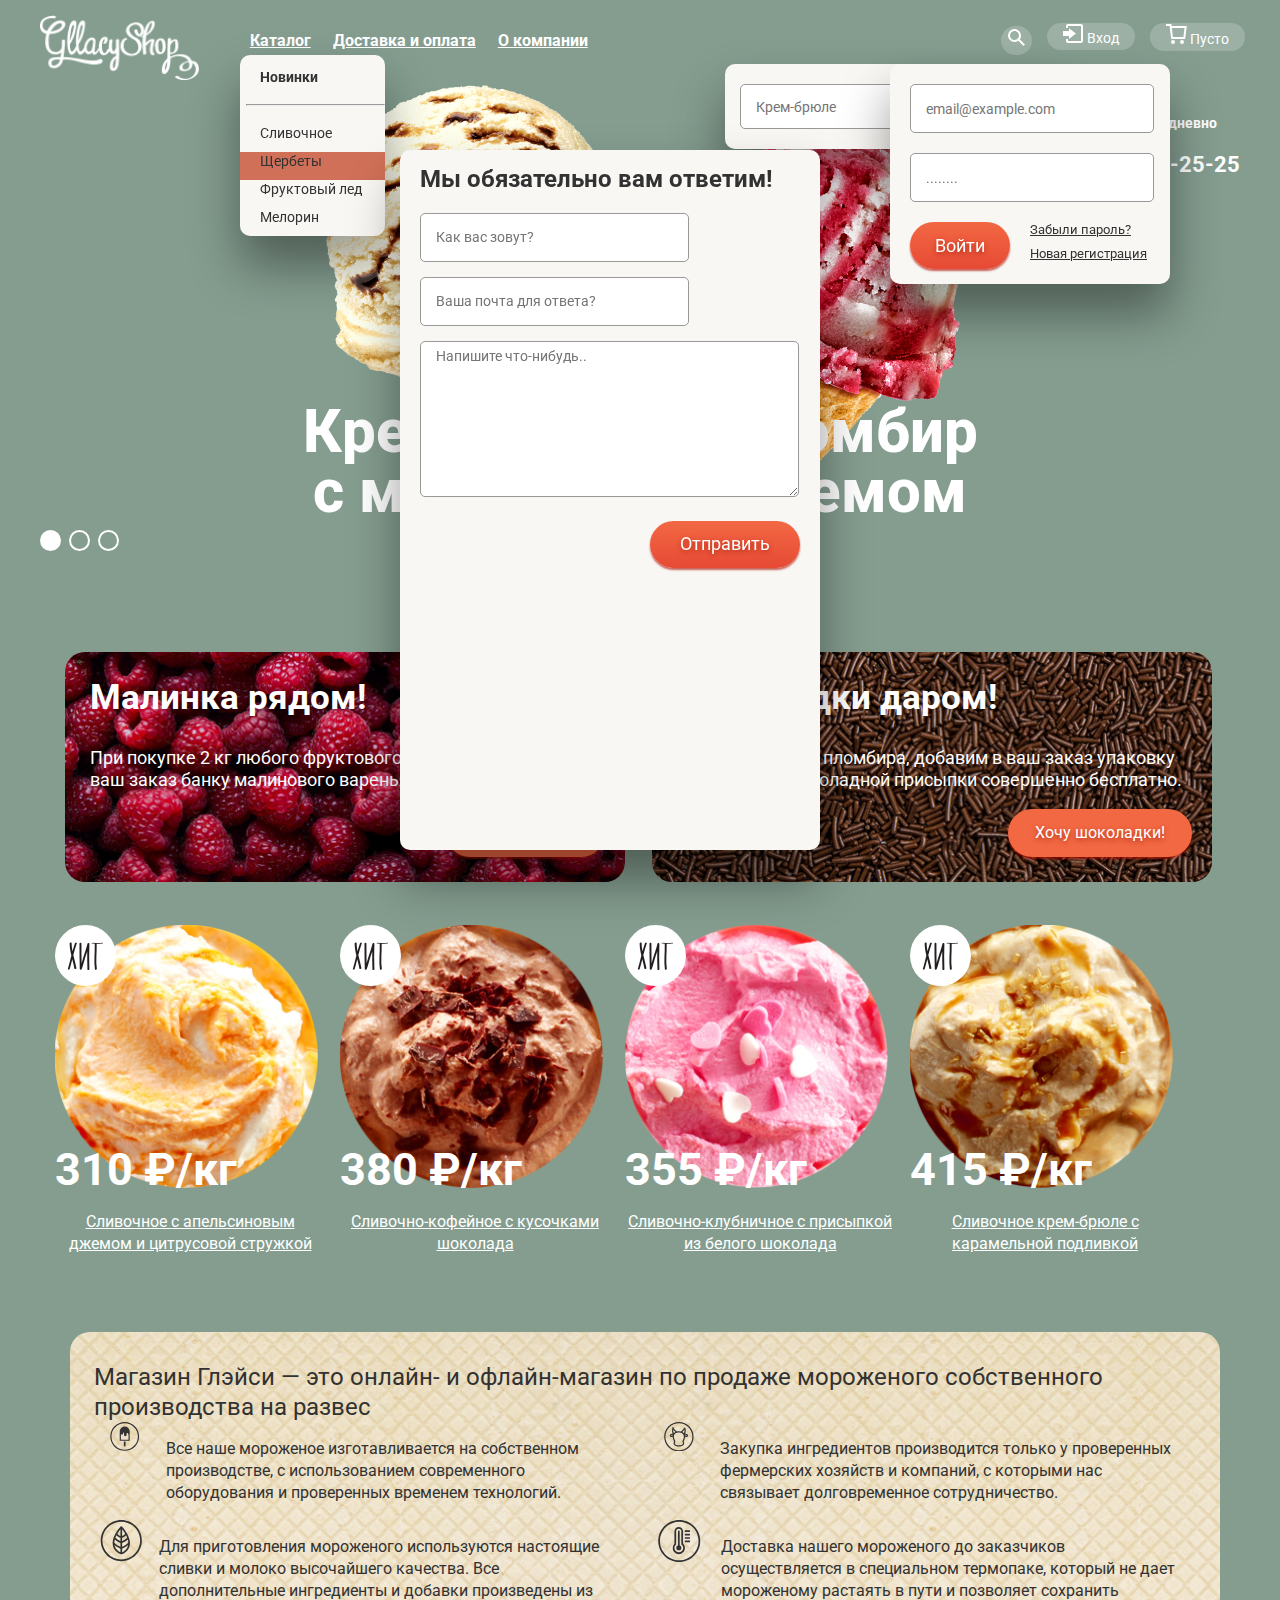
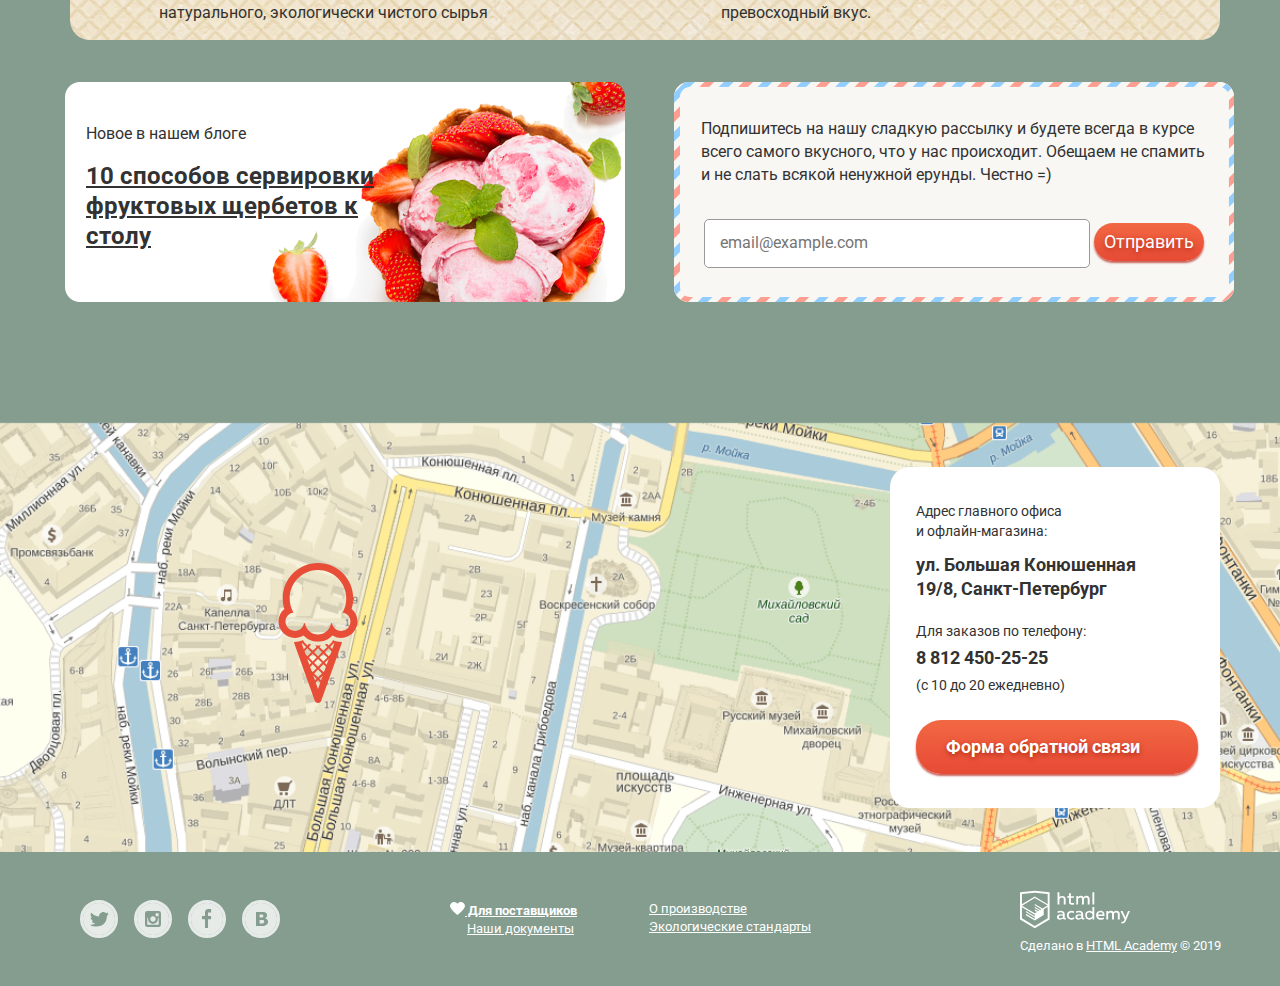
==== commit b557481c: "Вариант на защиту 1" ====
--- a/index.html
+++ b/index.html
@@ -5,7 +5,7 @@
   <title>HTML Academy: Глейси</title>
   <link href="https://fonts.googleapis.com/css?family=Roboto:400,700&display=swap&subset=cyrillic" rel="stylesheet">
   <link href="css/normalize.css" rel="stylesheet">
-  <link href="css/style.css" rel="stylesheet">
+  <link href="css/style-mini.css" rel="stylesheet">
 </head>
 <body>
     <!-- Радио button для переключения фона в слайдере  -->
--- a/css/style-mini.css
+++ b/css/style-mini.css
@@ -0,0 +1 @@
+body{margin:0;padding:0;font-family:'Roboto','Arial',sans-serif;font-size:16px;line-height:18px;font-weight:400;color:#ffffff;background-color:#849d8f}.subscription-popup,.access,.search-entry-field,.site-nav-paragraph,.full-basket,.modal{}a{color:#ffffff}ul{list-style:none}img{max-width:100%;height:auto}.visually-hidden:not(:focus):not(:active),input[type="checkbox"].visually-hidden,input[type="radio"].visually-hidden{position:absolute;width:1px;height:1px;margin:-1px;border:0;padding:0;white-space:nowrap;clip-path:inset(100%);clip:rect(0 0 0 0);overflow:hidden}.main-header{min-height:75px}.page-bg{min-width:940px;height:auto;background-color:#849d8f;background-image:url("../img/slider-item1.png");background-repeat:no-repeat;background-position:top 85px center;transition:background-image 0.5s ease,background-color 0.5s ease}.page-bg::before,.page-bg::after{content:"";visibility:hidden}.page-bg::before{background-image:url("../img/slider-item2.png")}.page-bg::after{background-image:url("../img/slider-item3.png")}.main-header-logo{margin-top:15px}.wrapper{width:1200px;padding-left:27px;padding-right:27px;margin-left:auto;margin-right:auto}.row{display:flex}.main-nav{display:flex;justify-content:space-between}nav.main-nav{width:100%}.search-nav{margin-left:auto;padding-top:13px}.search-nav input{background-image:url(../img/loupe.svg)}.user-nav svg,.search-nav svg{fill:#ffffff}.user-nav svg:hover{fill:#323232}.user-nav a.active{background-color:#ffffff;color:#323232}.site-nav{display:flex;flex-wrap:wrap;width:500px;font-weight:bold}.site-nav a{display:block;padding-left:30px;border:1px solid transparent;border-radius:20px;padding:10px;margin-top:5px}.site-nav li:hover a{color:#323232;background:rgba(255,255,255,1);border-radius:20px;padding:10px;text-decoration:none;background:#ffffff}.site-nav li a.active{border:2px solid #d07058;border-radius:20px;padding:10px;color:inherit;text-decoration:none;background-color:#d07058}.site-nav li a:focus{background-color:#f8f7f4;border:none;border-radius:20px;box-shadow:inset 0 2px 5px;padding:10px;color:#323232;text-decoration:none}.search-nav a,.user-nav a{background:rgba(255,255,255,0.2);padding:5px;border-radius:20px;text-decoration:none;top:28px;margin-right:15px}.search-nav a{padding-left:7px;padding-right:7px}.schedule{margin-left:auto}.navig-site-catalog{display:flex;flex-direction:row}ul.navig-site-catalog{padding:0}.navig-site-catalog a:hover{color:#ffbc9e;font-weight:medium}.navig-site-catalog a:focus{color:#ffbc9e;font-weight:medium}.user-nav{display:flex;flex-wrap:wrap;padding:0;margin:0;padding-top:23px;font-size:14px;line-height:16px;margin-right:-20px}.user-nav a{display:block;border:1px solid transparent;font-weight:400;padding-top:0;padding-bottom:3px;padding-left:15px;padding-right:15px}.user-nav a:hover{background-color:#ffffff;color:#323232;background:rgba(255,255,255,1);border-radius:20px;text-decoration:none;background:#ffffff}.user-nav a:hover svg{fill:#323232}.search-nav li:hover a{background:rgba(255,255,255,1)}.search-nav a:hover svg{fill:#323232}p.search-nav{height:28px}.time{font-size:14px;line-height:16px;font-weight:bold}.phone{font-size:22px;line-height:24px;font-weight:bold}.main-header.wrapper{display:flex;flex-direction:column}.main-header.wrapper.row{width:100%}.phone a{text-decoration:none}.promo{bottom:38px;padding-top:361px;text-align:center;color:#ffffff;position:relative}.slider-list{margin:0;padding:0;list-style:none;margin-top:-120px}.slide-title{width:700px;margin:0 auto;margin-bottom:27px;font-size:60px;line-height:60px;font-weight:800}.slide-button{padding:12px 44px;font-weight:600;font-size:31px;line-height:41px;vertical-align:top;color:#ffffff;border-radius:50px}.button{display:inline-block;text-decoration:none;text-shadow:0 2px 5px rgba(160,32,11,0.76);background:#f26843;background:linear-gradient(to bottom,#f26843 0,#e74a35 100%);box-shadow:0 2px 2px rgba(172,16,0,0.64);border:none;cursor:pointer}.button:hover{background:linear-gradient(to bottom,#f58669 0,#ec6f5e 100%);box-shadow:0 2px 2px rgba(172,16,0,1)}.button:active{background:linear-gradient(to bottom,#d84732 0,#e1613e 100%);box-shadow:inset 0 2px 2px rgba(172,16,0,1)}.slider-controls label{display:inline-block;width:17px;height:17px;margin-right:8px;vertical-align:top;background-color:transparent;border:2px solid #ffffff;border-radius:50%;cursor:pointer}.slider-controls{position:absolute;bottom:63px;left:0;z-index:20;font-size:0}.slide{display:none}#product-1:checked ~ .page-bg{background-color:#849d8f;background-image:url("../img/slider-item1.png")}#product-2:checked ~ .page-bg{background-color:#8996a6;background-image:url("../img/slider-item2.png")}#product-3:checked ~ .page-bg{background-color:#9d8b84;background-image:url("../img/slider-item3.png")}#product-1:checked ~ .page-bg #slide1,#product-2:checked ~ .page-bg #slide2,#product-3:checked ~ .page-bg #slide3{display:block}#product-1:checked ~ .page-bg label[for="product-1"],#product-2:checked ~ .page-bg label[for="product-2"],#product-3:checked ~ .page-bg label[for="product-3"]{background-color:#ffffff}.addition{display:flex;margin-left:25px;margin-bottom:43px}.raspberries{background-image:url("../img/raspberries.jpg");background-size:cover;background-repeat:no-repeat;box-sizing:border-box;border-radius:20px;padding-left:25px;margin-right:27px;width:560px;height:auto}.chocolate{background-image:url("../img/chocolate.png");background-size:cover;background-repeat:no-repeat;width:560px;box-sizing:border-box;height:auto;border-radius:20px;padding-left:25px}.raspberries h2,.chocolate h2{font-size:35px;line-height:41px;font-weight:bold;margin-top:25px}.raspberries p,.chocolate p{font-size:18px;line-height:22px;font-weight:400;margin-top:28px}.addition-button{font-weight:400px;padding:15px 27px;margin-left:auto;margin-right:20px;background:#f26843;border-radius:50px;border:none;text-decoration:none;cursor:pointer;margin-bottom:25px}.heading h2{font-size:35px;line-height:41px;font-weight:bold}.general-info{background-image:url("../img/wafer.png");background-size:cover;border-radius:20px;color:#323232;height:auto;width:1150px;margin:0 auto;margin-left:30px;margin-bottom:42px}.general-info h4{font-size:24px;line-height:30px;font-weight:inherit;padding-top:30px;padding-left:24px;margin-bottom:0;margin-top:0}.fact-info li{box-sizing:border-box;width:530px;font-size:16px;line-height:22px;font-weight:400}ul.fact-info{margin:0;padding:0;padding-left:24px}.fact-1,.fact-2,.fact-3,.fact-4{display:flex}.fact-info{display:flex;flex-direction:column;padding-right:30px}.fact-info p{margin-left:10px}.blog{background-image:url("../img/strawberry.png");background-repeat:no-repeat;color:#323232;min-height:220px;line-height:22px;font-weight:medium;margin-left:25px;width:565px;margin-right:26px;padding-left:21px}.blog a{color:#323232;font-size:24px;line-height:30px;font-weight:700}.blog p{padding-top:25px}.subscription{background-image:url("../img/post-office.png");background-repeat:no-repeat;min-height:220px;padding-top:38px;margin-bottom:40px;width:570px} .subscription p{margin:0;color:#323232;margin-left:27px;margin-bottom:5px} .subscription input{min-width:367px;min-height:45px;margin-top:30px;margin-left:30px;color:#999999;border:1px solid;border-radius:5px;padding-left:15px} .subscription a{font-size:18px;border-radius:25px;padding:10px}.content-row{display:flex;flex-direction:row;flex-wrap:wrap}ul.content-row{margin:0;padding:0}ul:nth-child(1).content-row{margin-top:40px}ul:nth-child(3).content-row{margin-bottom:40px}.catalog-ice-cream ul{margin:0;padding:0}.icecream-card{position:relative;width:295px;height:407px}.icecream-card ul{padding:0}.icecream-card h3{font-size:16px;line-height:22px;position:absolute;z-index:5;font-weight:400;text-align:center;margin:0;bottom:77px;text-decoration:underline}.icecream-card span{font-size:45px;line-height:45px;font-weight:bold;margin-top:222px;position:absolute;z-index:3}.icecream-card li{width:295px;height:407px}.icecream-card a.link{width:203px;height:47px;font-size:18px;line-height:24px;color:#fefefe;padding-top:10px;box-sizing:border-box;border-radius:25px;text-decoration:none;vertical-align:middle;text-align:center;display:none;position:absolute;text-shadow:0 2px 5px rgba(160,32,11,0.76);background:#f26843;background:linear-gradient(to bottom,#f26843 0,#e74a35 100%);box-shadow:0 2px 2px rgba(172,16,0,0.64);border:none;cursor:pointer;bottom:20px;margin-left:48px;padding-left:0}article.icecream-card{margin-left:-10px}article.icecream-card:hover{background-image:url("../img/fon-ice.png");border-radius:10px}article.icecream-card img{width:263px;padding-left:25px}article.icecream-card h3,article.icecream-card span{padding-left:25px}article.icecream-card:hover a.link{display:block;background:linear-gradient(to bottom,#f58669 0,#ec6f5e 100%);box-shadow:0 2px 2px rgba(172,16,0,1)}article.icecream-card:active a.link{display:block;background:linear-gradient(to bottom,#d84732 0,#e1613e 100%);box-shadow:inset 0 2px 2px rgba(172,16,0,1)}.content-row svg{position:absolute;z-index:3;padding-left:25px}.content-row ul{padding:0}.catalog-paragraph optgroup[label]{font-weight:bold;font-size:14px;line-height:16px}.navig-site-catalog li:nth-child(2n){padding-left:7px;padding-right:7px}.sorting{display:none}.style-filter p{font-size:14px;line-height:16px}.style-filter{width:520px;display:flex;padding-left:15px}.style-filter p:nth-child(2){padding-left:100px;padding-right:65px}.sort-popularity{background:rgba(255,255,255,0.2);padding:5px;padding-left:15px;padding-right:15px;border-radius:20px;color:#ffffff;text-decoration:none;height:27px}.sort-popularity a{text-decoration:none}.sort:hover{color:#323232}.sort-popularity svg:hover{fill:#323232}.range{width:222px;background:rgba(255,255,255,0.2);border-radius:20px}a.circle-1{position:absolute;margin-top:366px;margin-left:50px;z-index:5;top:5px}a.circle-2{position:absolute;margin-top:366px;margin-left:150px;z-index:5;top:5px}hr.range-1{width:177px;background:rgba(255,255,255,0.5);size:5px;margin-top:14px;padding-top:5px;z-index:2}hr.range-2{width:100px;background:rgba(255,255,255,1);size:5px;position:absolute;padding-top:5px;z-index:3;margin-top:-15px;margin-left:50px}.radio-list{display:flex;flex-wrap:wrap;justify-content:space-between;width:415px}.radio-list p{margin:0;padding-top:5px}.radio-list svg,.checkbox-list svg{opacity:0.8}.radio-list svg:hover,.checkbox-list svg:hover{fill:#ffffff;opacity:1.0}.checkbox-list{width:705px;display:flex;flex-wrap:wrap;justify-content:space-between}.checkbox-list p{margin:0;padding-top:5px}.filter{background:rgba(255,255,255,0.2);padding:5px;padding-left:25px;padding-right:25px;border:2px solid #ffffff;border-radius:20px;color:#ffffff;text-decoration:none}.filter:hover{background:rgba(255,255,255,1);color:#323232}.filter:focus{box-shadow:inset 0 2px 5px;border:none;background:#ededed}.pagination{display:flex;flex-wrap:wrap;width:250px;margin-left:auto}.pagination ul{margin:0;padding:0;margin-top:6px}.pagination li{display:inline;padding-top:10px}.pagination li:nth-child(1){padding-left:0}.pagination .back{transform:rotate(180deg);margin-left:auto}.pagination a{text-decoration:none;border:2px solid transparent;border-radius:20px;padding:5px;padding-left:10px;padding-right:10px}.pagination a.active{background:rgba(255,255,255,1);color:#323232;border:2px solid #ffffff;border-radius:20px;padding:5px;padding-left:10px;padding-right:10px}.pagination a:hover{background:rgba(255,255,255,0.3);border-radius:20px;padding:5px;padding-left:10px;padding-right:10px}.pagination a:focus{background:rgba(255,255,255,1);color:#323232}.divide{margin:0;margin-top:30px;margin-left:auto;width:1180px;opacity:0.3}.map{margin-top:42px;background-image:url("../img/map.png");background-size:100%;background-repeat:no-repeat;height:430px;z-index:1}.map iframe{position:absolute;padding-bottom:130px;margin-top:-385px;width:100%;min-height:430px;frameborder:0;border:0;z-index:2}.contact{background-color:#ffffff;border-radius:20px;color:#323232;width:304px;min-height:307px;margin-top:45px;padding-left:26px;padding-top:34px}.contact p{font-size:14px;line-height:20px;margin:0}.contact h3{font-size:18px;line-height:24px;font-weight:bold;margin:0}.contact a{margin-top:25px;padding:15px 30px;border-radius:25px;width:222px;font-size:18px;font-weight:bold;line-height:24px;margin-bottom:30px}h3.address{margin-bottom:20px;margin-top:12px}.contact h3.phone{margin-top:5px;margin-bottom:5px}.map svg{margin-left:238px;margin-top:141px;margin-right:532px}.map .row{position:sticky;bottom:0;z-index:5}footer{position:relative;font-size:13px;line-height:18px;z-index:4;margin-top:35px;min-height:99px}footer .wrapper{display:flex;flex-direction:row;justify-content:space-between}.social-list{display:flex;flex-wrap:wrap;justify-content:space-between;width:200px;margin-bottom:10px}.column-2{display:flex;flex-wrap:wrap;width:400px;flex-direction:row}.partners .row{justify-content:space-between}.column-2 .inden{padding-right:35px}.inden a{padding-left:17px}ul.partners{padding:0;margin:0;width:100%;padding-top:15px}.column-3{width:220px}.social a{width:32px;height:32px;border:3px solid rgba(255,255,255,0.8);border-radius:50%;display:block}.social a:hover svg{fill:#ffffff;opacity:1.0}a.column2-bold{font-weight:bold}.inden-1{padding-left:0}.column-3 svg{width:110px;height:45px}p.developer{padding:0;margin:0}.catalog-paragraph a{font-size:14px;line-height:16px;color:#323232;font-weight:400}.catalog-paragraph a:hover{background-color:#fbded7}.catalog-paragraph a:focus{background-color:#f6b5a5}.catalog-paragraph a.active{background-color:#d07058;color:#ffffff}.modal{background-color:#f8f7f4;background-size:cover;border:0;box-sizing:content-box;position:absolute;z-index:5;border-radius:10px;box-shadow:0 30px 50px rgba(0,0,0,0.4)}.login{top:64px;color:#323232;left:890px;width:280px;min-height:220px}.access{width:240px;height:175px;font:inherit;box-sizing:border-box;padding:0}.access a{color:#323232;font-size:13px;line-height:24px}.access p{width:140px}.check-in{display:flex;justify-content:space-between;width:280px}.entry-field input,textarea{color:#999999;font-size:14px;line-height:24px;background-color:#ffffff;border:1px solid #999999;border-radius:5px;height:45px;padding-left:15px;margin-top:20px}.access input{width:225px;height:45px;margin-left:20px}.access button{font-size:18px;width:100px;height:47px;line-height:24px;color:#fefefe;margin-top:20px;margin-left:20px;margin-bottom:20px;border-radius:25px;padding:10px;text-decoration:none;vertical-align:middle}.search-entry-field{top:64px;left:725px;width:342px;min-height:85px}.search-entry-field input{width:311px;margin-top:20px;margin-left:15px}.site-nav-paragraph{background-color:#f8f7f4;border:0;position:absolute;z-index:5;top:50px;left:300px;width:143px;min-height:173px;border-radius:10px;box-shadow:0 30px 50px rgba(0,0,0,0.4)}.site-nav-paragraph{display:none}.site-nav-unit{position:absolute;top:55px;left:240px;width:145px;height:auto}.site-nav-unit ul{padding:0;margin:0;margin-top:13px;margin-left:20px} .site-nav-unit a{color:#323232;text-decoration:none;font-size:14px;line-height:16px}.site-nav-unit li:hover{background-color:#fbded7;margin-left:-20px;padding-left:20px}.site-nav-unit li:nth-child(2):hover{background-color:transparent;margin-left:0;padding-left:0}.site-nav-unit li:active{background-color:#f6b5a5;margin-left:-20px;padding-left:20px}.site-nav-unit li.active{background-color:#d07058;margin-left:-20px;padding-left:20px}.site-nav-unit li{padding-bottom:10px}.site-nav-unit hr{margin-left:-14px}.catalog-paragraph a{font-size:14px;line-height:16px;color:#323232}.subscription-popup{background-color:#f8f7f4;color:#323232;border:0;position:fixed;z-index:5;top:150px;left:400px;width:400px;min-height:300px;border-radius:10px;box-shadow:0 30px 50px rgba(0,0,0,0.4);bottom:50px;padding-left:20px}.subscription-popup h2{margin-bottom:10px}.subscription-popup input,textarea{width:250px;margin-top:15px}.subscription-popup textarea{width:360px;min-height:150px}.subscription-popup textarea::placeholder{vertical-align:top}.subscription-popup button{font-size:18px;width:150px;height:47px;line-height:24px;color:#fefefe;margin-top:20px;margin-right:20px;border-radius:25px;padding:10px;vertical-align:middle}.full-basket{color:#323232;top:64px;left:715px;width:543px;min-height:200px;direction:flex;justify-content:space-between;padding-top:10px;padding-right:24px;font-size:13px;line-height:16px}.link button{font-size:18px;font-weight:bold;width:150px;height:47px;line-height:24px;color:#fefefe;margin-top:20px;margin-right:20px;background-color:#e84d37;border:2px solid #e84d37;border-radius:25px;box-shadow:0 2px 3px #ac1000;padding:10px;padding-left:10px;text-decoration:none;vertical-align:middle}.full-basket button{font-size:18px;width:171px;height:45px;line-height:24px;color:#fefefe;margin-top:20px;background-color:#e84d37;border:2px solid #e84d37;border-radius:25px;box-shadow:0 2px 3px #ac1000;padding:10px;text-decoration:none;vertical-align:middle}.full-basket td{padding-left:10px}.full-basket span{color:#999999}td.title{width:217px;margin-right:30px}td.price{margin-right:30px}.full-basket span.schedule{font-size:15px;line-height:18px;font-weight:bold;color:#323232}.full-basket hr{color:#999999}.sorting{color:#ffffff;font-size:14px;line-height:16px;font-weight:medium}.modal-show{display:block}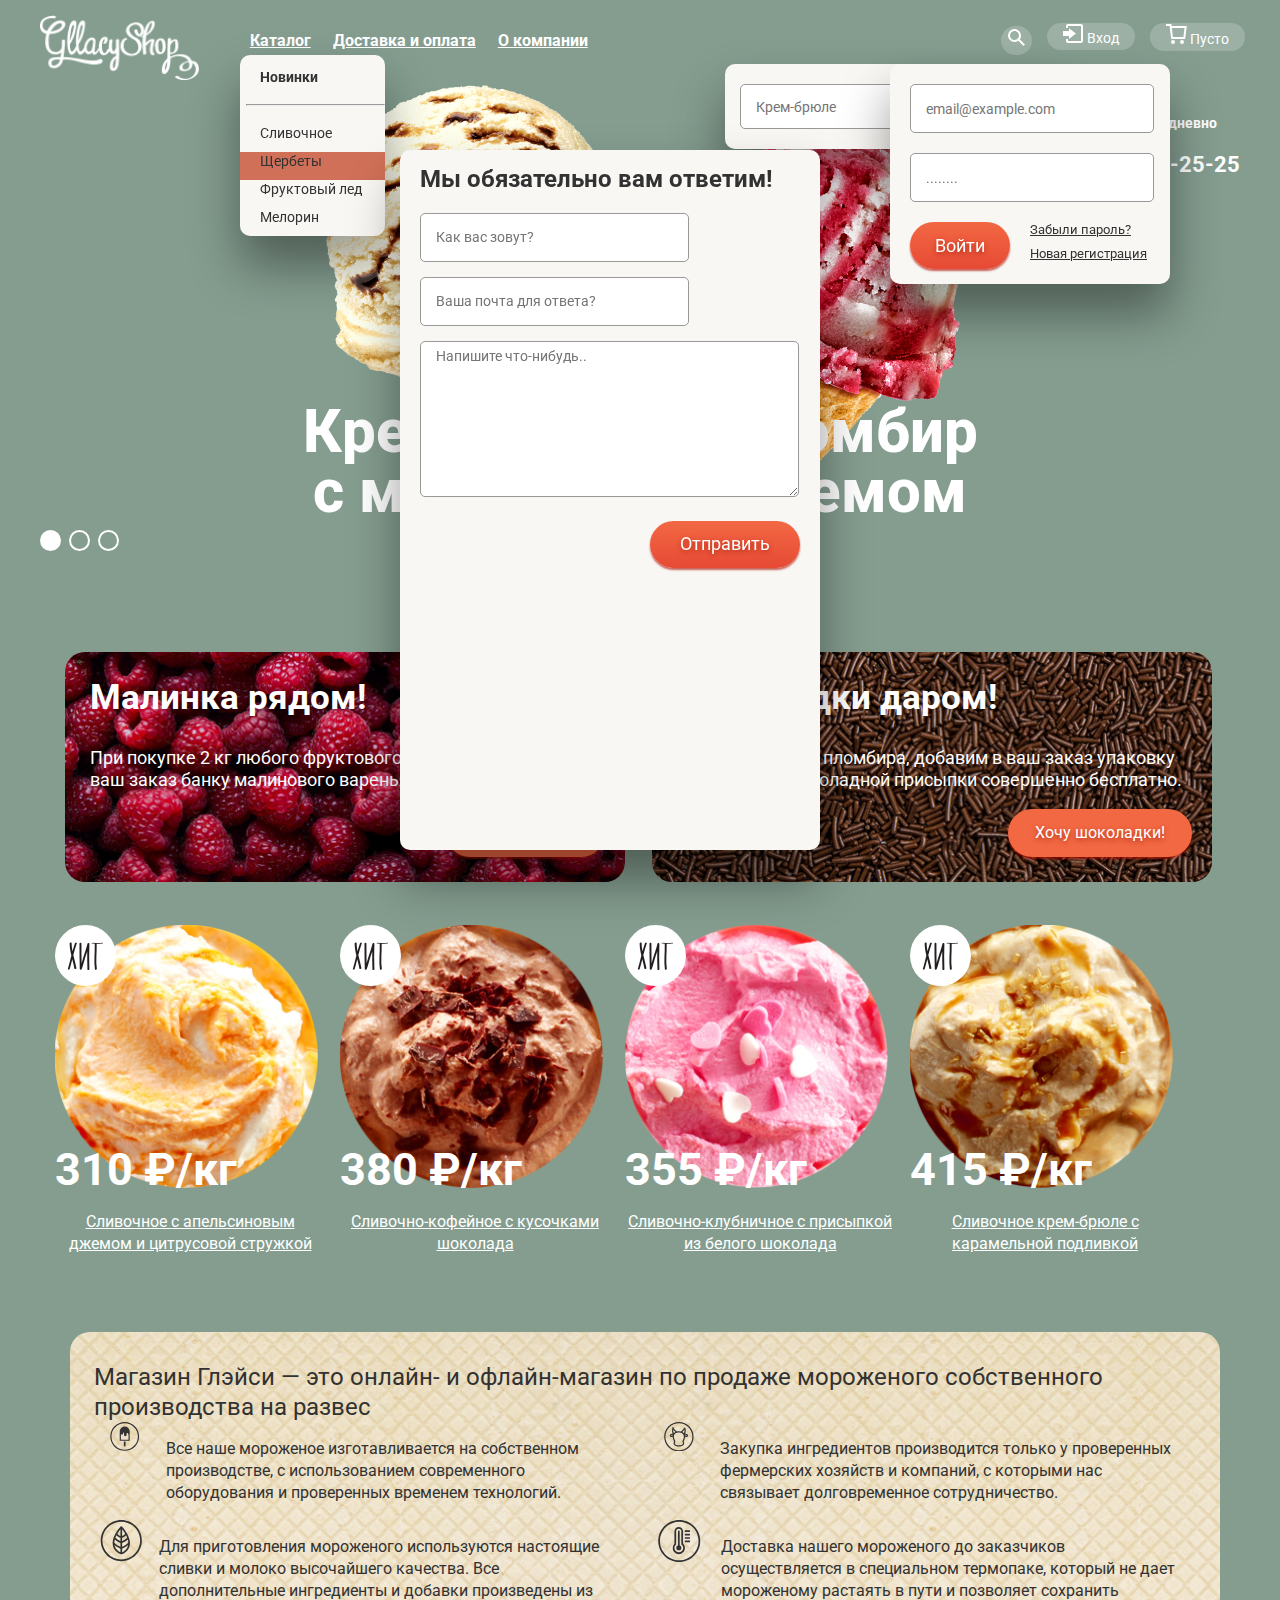
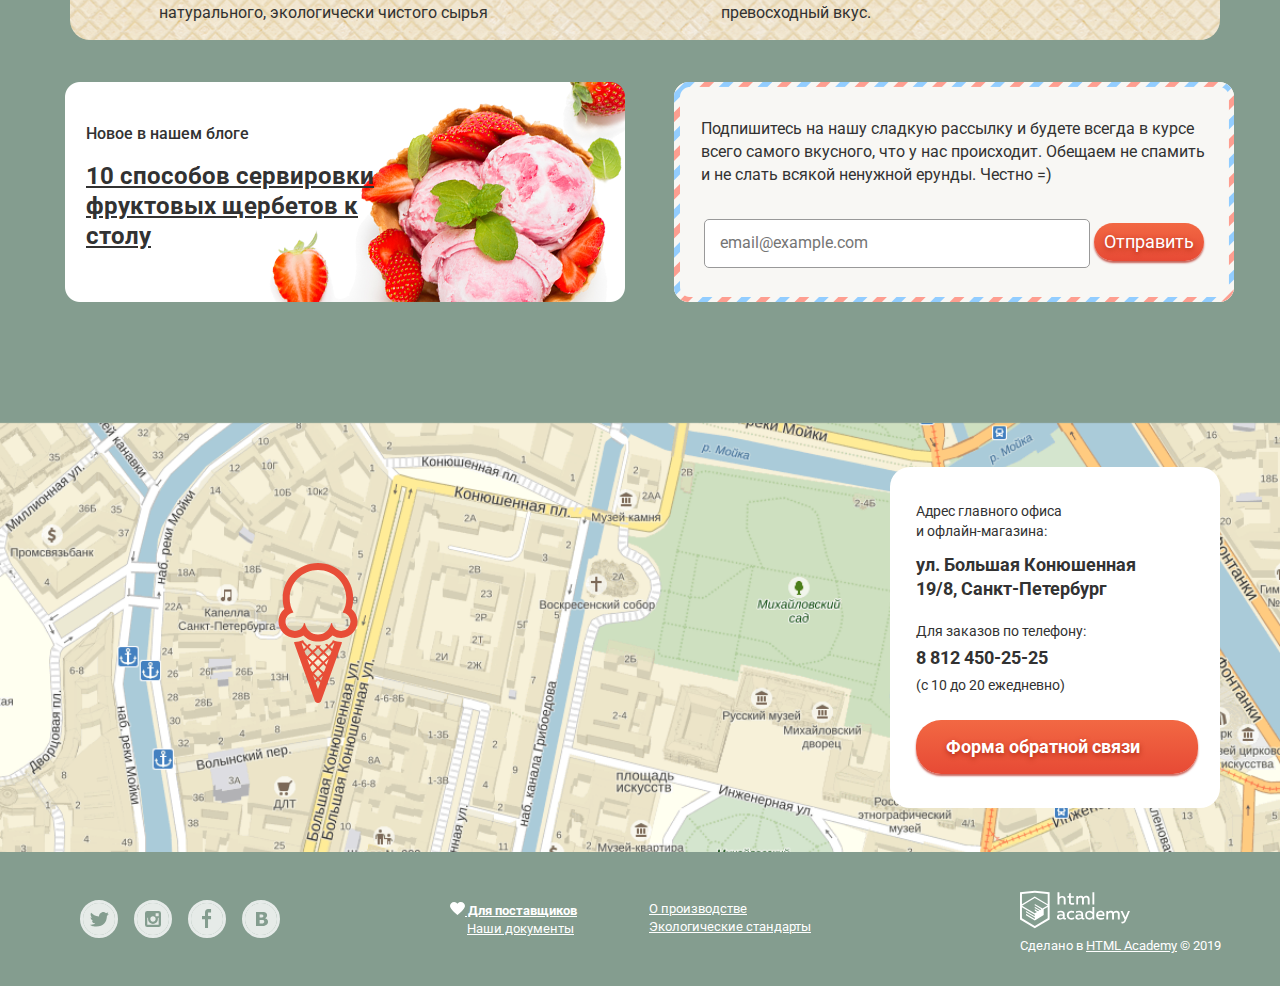
==== commit 69add115: "Защита" ====
--- a/index.html
+++ b/index.html
@@ -5,7 +5,7 @@
   <title>HTML Academy: Глейси</title>
   <link href="https://fonts.googleapis.com/css?family=Roboto:400,700&display=swap&subset=cyrillic" rel="stylesheet">
   <link href="css/normalize.css" rel="stylesheet">
-  <link href="css/style-mini.css" rel="stylesheet">
+  <link href="css/style.css" rel="stylesheet">
 </head>
 <body>
     <!-- Радио button для переключения фона в слайдере  -->
@@ -19,7 +19,7 @@
         <div class="row">
           <p class="main-header-logo">
             <span class="visually-hidden">На главную</span>
-            <img src="img/Logo.png" alt="Логотип магазина мороженого Глейси" width="183"height="73">
+            <img src="img/Logo.png" alt="Логотип магазина мороженого Глейси" width="183" height="73">
           </p>
 
           <nav class="main-nav">
--- a/css/style.css
+++ b/css/style.css
@@ -0,0 +1,1397 @@
+body {
+  margin: 0;
+  padding: 0;
+  font-family: 'Roboto', 'Arial', sans-serif;
+  font-size: 16px;
+  line-height: 18px;
+  font-weight: 400;
+  color: #ffffff;
+  background-color: #849d8f;
+}
+
+.subscription-popup,
+.access,
+.search-entry-field,
+.site-nav-paragraph,
+.full-basket,
+.modal {
+  /*display: none;*/
+}
+
+a {
+  color: #ffffff;
+}
+
+ul {
+  list-style: none;
+}
+
+img {
+  max-width: 100%;
+  height: auto;
+}
+
+.visually-hidden:not(:focus):not(:active),
+input[type="checkbox"].visually-hidden,
+input[type="radio"].visually-hidden {
+  position: absolute;
+  width: 1px;
+  height: 1px;
+  margin: -1px;
+  border: 0;
+  padding: 0;
+  white-space: nowrap;
+  clip-path: inset(100%);
+  clip: rect(0 0 0 0);
+  overflow: hidden;
+}
+
+.main-header {
+  min-height: 75px;
+}
+
+.page-bg {
+  min-width: 940px;
+  height: auto;
+  background-color: #849d8f;
+  background-image: url("../img/slider-item1.png");
+  background-repeat: no-repeat;
+  background-position: top 85px center;
+  transition: background-image 0.5s ease, background-color 0.5s ease;
+
+}
+
+.page-bg::before,
+.page-bg::after {
+  content: "";
+  visibility: hidden;
+}
+
+.page-bg::before {
+  background-image: url("../img/slider-item2.png");
+}
+
+.page-bg::after {
+  background-image: url("../img/slider-item3.png");
+}
+
+.main-header-logo {
+  margin-top: 15px;
+}
+
+.wrapper{
+  width: 1200px;
+  padding-left: 27px;
+  padding-right: 27px;
+  margin-left: auto;
+  margin-right: auto;
+}
+
+.row {
+  display: flex;
+}
+
+.main-nav {
+  display: flex;
+  justify-content: space-between;
+}
+
+nav.main-nav{
+  width: 100%;
+}
+
+.search-nav {
+  margin-left: auto;
+  padding-top: 13px;
+}
+
+.search-nav input{
+  background-image: url(../img/loupe.svg);
+}
+
+.user-nav svg,
+.search-nav svg {
+  fill: #ffffff;
+}
+
+.user-nav svg:hover {
+ fill: #323232;
+}
+
+.user-nav a.active {
+  background-color: #ffffff;
+  color: #323232;
+}
+
+.site-nav {
+  display: flex;
+  flex-wrap: wrap;
+  width: 500px;
+  font-weight: bold;
+}
+
+.site-nav a {
+  display: block;
+  padding-left: 30px;
+  border: 1px solid transparent;
+  border-radius: 20px;
+  padding: 10px;
+  margin-top: 5px;
+}
+
+.site-nav li:hover a {
+  color:#323232;
+  background: rgba(255, 255, 255, 1);
+  border-radius: 20px;
+  padding: 10px;
+  text-decoration: none; 
+  background: #ffffff;
+  
+}
+
+.site-nav li a.active {
+  border: 2px solid #d07058;
+  border-radius: 20px;
+  padding: 10px;
+  color:inherit;
+  text-decoration: none; 
+  background-color: #d07058;
+ 
+  }
+
+.site-nav li a:focus  {
+  background-color: #f8f7f4;
+  border: none;
+  border-radius: 20px;
+  box-shadow: inset 0 2px 5px; 
+  padding: 10px;
+  color:#323232;
+  text-decoration: none; 
+ 
+  }
+
+.search-nav a,
+.user-nav a {
+  background: rgba(255, 255, 255, 0.2);
+  padding: 5px;
+  border-radius: 20px;
+  text-decoration: none;
+  top: 28px;
+  margin-right: 15px;
+}
+
+.search-nav a {
+  padding-left: 7px; 
+  padding-right: 7px;
+}
+
+.schedule {
+  margin-left: auto;
+}
+
+.navig-site-catalog {
+  display: flex;
+  flex-direction: row;
+}
+
+ul.navig-site-catalog {
+  padding: 0px;
+}
+
+.navig-site-catalog a:hover {
+  color: #ffbc9e;
+  font-weight: 500;
+}
+
+.navig-site-catalog a:focus {
+  color: #ffbc9e;
+  font-weight: 500;
+}
+
+.user-nav {
+  display: flex;
+  flex-wrap: wrap;
+  padding: 0;
+  margin: 0;
+  padding-top: 23px;
+  font-size: 14px;
+  line-height: 16px;
+  margin-right: -20px;
+
+}
+
+.user-nav a {
+  display: block;
+  border: 1px solid transparent;
+  font-weight: 400;
+  padding-top: 0px;
+  padding-bottom: 3px;
+  padding-left: 15px;
+  padding-right: 15px;
+}
+
+.user-nav a:hover{
+  background-color: #ffffff;
+  color: #323232;
+  background: rgba(255, 255, 255, 1);
+  border-radius: 20px;
+  text-decoration: none; 
+  background: #ffffff;
+}
+
+.user-nav a:hover svg{
+  fill: #323232;
+}
+
+.search-nav li:hover a {
+  background: rgba(255, 255, 255, 1);
+}
+
+.search-nav a:hover svg {
+   fill: #323232;
+}
+
+p.search-nav {
+  height: 28px;
+}
+
+.time {
+  font-size: 14px;
+  line-height: 16px;
+  font-weight: bold;
+}
+
+.phone {
+  font-size: 22px;
+  line-height: 24px;
+  font-weight: bold;
+}
+
+.main-header.wrapper {
+  display: flex;
+  flex-direction: column;
+}
+
+.main-header.wrapper.row {
+  width: 100%;
+}
+
+.phone a {
+  text-decoration: none;
+}
+
+.promo {
+  bottom: 38px;
+  padding-top: 361px;
+  text-align: center;
+  color: #ffffff;
+  position: relative;
+}
+
+.slider-list {
+  margin: 0;
+  padding: 0;
+  list-style: none;
+  margin-top: -120px;
+}
+
+.slide-title {
+  width: 700px;
+  margin: 0 auto;
+  margin-bottom: 27px;
+  font-size: 60px;
+  line-height: 60px;
+  font-weight: 800;
+}
+
+.slide-button {
+  padding: 12px 44px;
+  font-weight: 600;
+  font-size: 31px;
+  line-height: 41px;
+  vertical-align: top;
+  color: #ffffff;
+  border-radius: 50px;
+}
+
+.button {
+  display: inline-block;
+  text-decoration: none;
+  text-shadow: 0 2px 5px rgba(160, 32, 11, 0.76);
+  background: #f26843;
+  background: linear-gradient(to bottom, #f26843 0%, #e74a35 100%);
+  box-shadow: 0 2px 2px rgba(172, 16, 0, 0.64);
+  border: none;
+  cursor: pointer;
+}
+
+.button:hover {
+  background: linear-gradient(to bottom, #f58669 0%, #ec6f5e 100%);
+  box-shadow: 0 2px 2px rgba(172, 16, 0, 1);
+}
+
+.button:active {
+  background: linear-gradient(to bottom, #d84732 0%, #e1613e 100%);
+  box-shadow: inset 0 2px 2px rgba(172, 16, 0, 1);
+}
+
+.slider-controls label {
+  display: inline-block;
+  width: 17px;
+  height: 17px;
+  margin-right: 8px;
+  vertical-align: top;
+  background-color: transparent;
+  border: 2px solid #ffffff;
+  border-radius: 50%;
+  cursor: pointer;
+}
+
+.slider-controls {
+  position: absolute;
+  bottom: 63px;
+  left: 0;
+  z-index: 20;
+  font-size: 0;
+}
+
+.slide {
+  display: none;
+}
+
+#product-1:checked ~ .page-bg {
+  background-color: #849d8f;
+  background-image: url("../img/slider-item1.png");
+}
+
+#product-2:checked ~ .page-bg {
+  background-color: #8996a6;
+  background-image: url("../img/slider-item2.png");
+}
+
+#product-3:checked ~ .page-bg {
+  background-color: #9d8b84;
+  background-image: url("../img/slider-item3.png");
+}
+
+#product-1:checked ~ .page-bg #slide1,
+#product-2:checked ~ .page-bg #slide2,
+#product-3:checked ~ .page-bg #slide3 {
+  display: block;
+}
+
+#product-1:checked ~ .page-bg label[for="product-1"],
+#product-2:checked ~ .page-bg label[for="product-2"],
+#product-3:checked ~ .page-bg label[for="product-3"] {
+  background-color: #ffffff;
+}
+
+
+.addition {
+  display: flex;
+  margin-left: 25px;
+  margin-bottom: 43px;
+}
+
+.raspberries {
+  background-image: url("../img/raspberries.jpg");
+  background-size: cover;
+  background-repeat: no-repeat;
+  box-sizing: border-box;
+  border-radius: 20px;
+  padding-left: 25px;
+  margin-right: 27px;
+  width: 560px;
+  height: auto;
+}
+
+.chocolate {
+  background-image: url("../img/chocolate.png");
+  background-size: cover;
+  background-repeat: no-repeat;
+  width: 560px;
+  box-sizing: border-box;
+  height: auto;
+  border-radius: 20px;
+  padding-left: 25px;
+}
+
+.raspberries h2, 
+.chocolate h2 {
+  font-size: 35px;
+  line-height: 41px;
+  font-weight: bold;
+  margin-top: 25px;
+}
+
+.raspberries p, 
+.chocolate p {
+  font-size: 18px;
+  line-height: 22px;
+  font-weight: 400;
+  margin-top: 28px;
+}
+
+.addition-button {
+  font-weight: 400;
+  padding: 15px 27px;
+  margin-left: auto;
+  margin-right: 20px;
+  background: #f26843;
+  border-radius: 50px;
+  border: none;
+ text-decoration: none;
+  cursor: pointer;
+  margin-bottom: 25px;
+}
+
+.heading h2{
+  font-size: 35px;
+  line-height: 41px;
+  font-weight: bold;
+}
+
+.general-info {
+  background-image: url("../img/wafer.png");
+  background-size: cover;
+  border-radius: 20px;
+  color: #323232;
+  height: auto;
+  width: 1150px;
+  margin: 0 auto;
+  margin-left: 30px;
+  margin-bottom: 42px;
+}
+
+.general-info h4 {
+  font-size: 24px;
+  line-height: 30px;
+  font-weight: inherit;
+  padding-top: 30px;
+  padding-left: 24px;
+  margin-bottom: 0;
+  margin-top: 0;
+}
+
+.fact-info li {
+  box-sizing: border-box;
+  width: 530px;
+  font-size: 16px;
+  line-height: 22px;
+  font-weight: 400;
+}
+
+ul.fact-info {
+ margin: 0;
+ padding: 0;
+ padding-left: 24px;
+
+}
+
+.fact-1,.fact-2 ,.fact-3 ,.fact-4 {
+  display: flex;
+}
+
+.fact-info {
+  display: flex;
+  flex-direction: column;
+  padding-right: 30px;
+}
+
+.fact-info p {
+  margin-left: 10px;
+}
+
+.blog {
+  background-image: url("../img/strawberry.png");
+  background-repeat: no-repeat;
+  color: #323232;
+  min-height: 220px;
+  line-height: 22px;
+  font-weight: 500;
+  margin-left: 25px;
+  width: 565px;
+  margin-right: 26px;
+  padding-left: 21px;
+}
+
+.blog a {
+  color: #323232;
+  font-size: 24px;
+  line-height: 30px;
+  font-weight: 700;
+}
+
+.blog p {
+  padding-top: 25px;
+}
+
+.subscription {
+  background-image: url("../img/post-office.png");
+  background-repeat: no-repeat;
+  min-height: 220px;
+  padding-top: 38px;
+  margin-bottom: 40px;
+  width: 570px;
+}
+
+ .subscription p {
+  margin: 0;
+  color: #323232;
+  margin-left: 27px;
+  margin-bottom: 5px;
+ }
+
+ .subscription input {
+  min-width: 367px;
+  min-height: 45px;
+  margin-top: 30px;
+  margin-left: 30px;
+  color: #999999;
+  border: 1px solid;
+  border-radius: 5px;
+  padding-left: 15px;
+ }
+
+ .subscription a {
+  font-size: 18px;
+  border-radius: 25px;
+  padding: 10px;
+ }
+
+.content-row { 
+  display: flex;
+  flex-direction: row;
+  flex-wrap: wrap;
+}
+
+ul.content-row {
+  margin:0;
+  padding: 0;
+}
+
+ul:nth-child(1).content-row {
+  margin-top: 40px;
+}
+
+ul:nth-child(3).content-row {
+  margin-bottom: 40px;
+}
+
+.catalog-ice-cream ul{
+  margin: 0;
+  padding: 0;
+}
+
+.icecream-card {
+  position: relative;
+  width: 295px;
+  height: 407px;
+}
+
+.icecream-card ul {
+  padding: 0;
+}
+
+.icecream-card h3 {
+  font-size: 16px;
+  line-height: 22px;
+  position: absolute;
+  z-index: 5;
+  font-weight: 400;
+  text-align: center;
+  margin: 0;
+  bottom: 77px;
+  text-decoration: underline;
+}
+
+.icecream-card span{
+  font-size: 45px;
+  line-height: 45px;
+  font-weight: bold;
+  margin-top: 222px;
+  position: absolute;
+  z-index: 3;
+}
+
+.icecream-card li {
+  width: 295px;
+  height: 407px;
+  
+}
+
+.icecream-card a.link {
+  width: 203px;
+  height: 47px;
+  font-size: 18px;
+  line-height: 24px;
+  color: #fefefe;
+  padding-top: 10px;
+  box-sizing: border-box;
+  border-radius: 25px;
+  text-decoration: none;
+  vertical-align: middle;
+  text-align: center;
+  display: none;
+  position: absolute;
+  text-shadow: 0 2px 5px rgba(160, 32, 11, 0.76);
+  background: #f26843;
+  background: linear-gradient(to bottom, #f26843 0%, #e74a35 100%);
+  box-shadow: 0 2px 2px rgba(172, 16, 0, 0.64);
+  border: none;
+  cursor: pointer;
+  bottom: 20px;
+  margin-left: 48px;
+  padding-left: 0px;
+}
+
+article.icecream-card{
+  margin-left: -10px;
+}
+
+article.icecream-card:hover {
+  background-image: url("../img/fon-ice.png");
+  border-radius: 10px;
+}
+
+article.icecream-card img {
+  width: 263px;
+  padding-left: 25px;
+}
+
+article.icecream-card h3,
+article.icecream-card span{
+  padding-left: 25px;
+}
+
+article.icecream-card:hover a.link {
+  display: block;
+  background: linear-gradient(to bottom, #f58669 0%, #ec6f5e 100%);
+  box-shadow: 0 2px 2px rgba(172, 16, 0, 1);
+}
+
+article.icecream-card:active a.link {
+  display: block;
+  background: linear-gradient(to bottom, #d84732 0%, #e1613e 100%);
+  box-shadow: inset 0 2px 2px rgba(172, 16, 0, 1);
+}
+
+.content-row svg {
+  position: absolute;
+  z-index: 3;
+  padding-left: 25px;
+}
+
+.content-row ul {
+  padding: 0;
+}
+
+.catalog-paragraph optgroup[label] {
+  font-weight: bold;
+  font-size: 14px;
+  line-height: 16px;
+}
+
+.navig-site-catalog li:nth-child(2n) {
+  padding-left: 7px;
+  padding-right: 7px;
+}
+
+.sorting {
+  display: none;
+}
+
+.style-filter p {
+  font-size: 14px;
+  line-height: 16px;
+}
+
+.style-filter {
+  width: 520px;
+  display: flex;
+  padding-left: 15px;
+}
+
+.style-filter p:nth-child(2) {
+  padding-left: 100px;
+  padding-right: 65px;
+
+}
+
+.sort-popularity {
+  background: rgba(255, 255, 255, 0.2);
+  padding: 5px;
+  padding-left: 15px;
+  padding-right: 15px; 
+  border-radius: 20px;
+  color: #ffffff;
+  text-decoration: none;
+  height: 27px;
+ }
+
+.sort-popularity a {
+  text-decoration: none;
+}
+
+.sort:hover {
+  color: #323232;
+}
+
+.sort-popularity svg:hover {
+ fill: #323232;
+}
+
+.range {
+  width: 222px;
+  background: rgba(255, 255, 255, 0.2);
+  border-radius: 20px;
+}
+
+a.circle-1 {
+  position: absolute;
+  margin-top: 366px;
+  margin-left: 50px;
+  z-index: 5;
+  top: 5px;
+}
+
+a.circle-2 {
+  position: absolute;
+  margin-top: 366px;
+  margin-left: 150px;
+  z-index: 5;
+  top: 5px;
+}
+
+hr.range-1 {
+  width: 177px;
+  background: rgba(255, 255, 255, 0.5);
+  font-size: 5px;
+  margin-top: 15px;
+  padding-top: 5px;
+  z-index: 2
+}
+
+hr.range-2 {
+  width: 100px;
+  background: rgba(255, 255, 255, 1);
+  font-size: 5px;
+  position: absolute;
+  padding-top: 5px;
+  z-index: 3;
+  margin-top: -10px;
+  margin-left: 50px;
+}
+
+.radio-list {
+  display: flex;
+  flex-wrap: wrap;
+  justify-content: space-between;
+  width: 415px;
+}
+
+.radio-list p {
+  margin: 0;
+  padding-top: 5px;
+}
+
+.radio-list svg,
+.checkbox-list svg{
+  opacity: 0.8;
+}
+
+.radio-list svg:hover,
+.checkbox-list svg:hover {
+  fill: #ffffff;
+  opacity: 1.0;
+}
+
+.checkbox-list {
+  width: 705px;
+  display: flex;
+  flex-wrap: wrap;
+  justify-content: space-between;
+}
+
+.checkbox-list p {
+  margin: 0px;
+  padding-top: 5px;
+}
+
+.filter {
+  background: rgba(255, 255, 255, 0.2);
+  padding: 5px; 
+  padding-left: 25px;
+  padding-right: 25px;
+  border: 2px solid #ffffff;
+  border-radius: 20px;
+  color: #ffffff;
+  text-decoration: none;
+}
+
+.filter:hover {
+  background: rgba(255, 255, 255, 1);
+  color: #323232;
+}
+
+.filter:focus {
+  box-shadow: inset 0 2px 5px; 
+  border: none;
+  background: #ededed;
+}
+
+.pagination {
+  display: flex;
+  flex-wrap: wrap;
+  width: 250px;
+  margin-left: auto;
+}
+
+.pagination ul {
+  margin: 0;
+  padding: 0;
+  margin-top: 6px;
+}
+
+.pagination li {
+  display: inline;
+  padding-top: 10px;
+}
+
+.pagination li:nth-child(1) {
+  padding-left: 0px;
+}
+
+.pagination .back {
+  transform: rotate(180deg);
+  margin-left: auto;
+}
+
+.pagination a{
+  text-decoration: none;
+  border: 2px solid transparent;
+  border-radius: 20px;
+  padding: 5px;
+  padding-left: 10px;
+  padding-right: 10px;
+}
+
+.pagination a.active {
+  background: rgba(255, 255, 255, 1);
+  color: #323232;
+  border: 2px solid #ffffff;
+  border-radius: 20px;
+  padding: 5px;
+  padding-left: 10px;
+  padding-right: 10px;
+}
+
+.pagination a:hover {
+  background: rgba(255,255,255, 0.3);
+  border-radius: 20px;
+  padding: 5px;
+  padding-left: 10px;
+  padding-right: 10px;
+}
+
+.pagination a:focus {
+  background: rgba(255, 255, 255, 1);
+  color: #323232;
+}
+
+.divide {
+  margin: 0;
+  margin-top: 30px;
+  margin-left: auto;
+  width: 1180px;
+  opacity: 0.3;
+
+}
+
+.map {
+  margin-top: 42px;
+  background-image: url("../img/map.png");
+  background-size: 100%;
+  background-repeat: no-repeat;
+  height: 430px;
+  z-index: 1;
+}
+
+.map iframe {
+  position: absolute;
+  padding-bottom: 130px;
+  margin-top: -385px;
+  width: 100%;
+  min-height: 430px;
+  border:0;
+  z-index: 2;
+}
+
+.contact {
+  background-color: #ffffff;
+  border-radius: 20px;
+  color:#323232;
+  width: 304px;
+  min-height: 307px;
+  margin-top: 45px;
+  padding-left: 26px;
+  padding-top: 34px;
+}
+
+.contact p {
+  font-size: 14px;
+  line-height: 20px;
+  margin: 0;
+}
+
+.contact h3 {
+  font-size: 18px;
+  line-height: 24px;
+  font-weight: bold;
+  margin: 0;
+}
+
+.contact a {
+  margin-top: 25px;
+  padding: 15px 30px;
+  border-radius: 25px;
+  width: 222px;
+  font-size: 18px;
+  font-weight: bold;
+  line-height: 24px;
+  margin-bottom: 30px;
+}
+
+h3.address {
+  margin-bottom: 20px;
+  margin-top: 12px;
+}
+
+.contact h3.phone {
+  margin-top: 5px;
+  margin-bottom: 5px;
+}
+
+.map svg {
+  margin-left: 238px;
+  margin-top: 141px;
+  margin-right: 532px;
+  
+}
+
+.map .row {
+  position: sticky;
+  bottom: 0px;
+  z-index: 5;
+}
+
+footer {
+  position: relative;
+  font-size: 13px;
+  line-height: 18px;
+  z-index: 4;
+  margin-top: 35px;
+  min-height: 99px;
+}
+
+footer .wrapper {
+  display: flex;
+  flex-direction: row;
+  justify-content: space-between;
+}
+
+.social-list {
+  display: flex;
+  flex-wrap: wrap;
+  justify-content: space-between;
+  width: 200px;
+  margin-bottom: 10px;
+}
+
+.column-2 {
+  display: flex;
+  flex-wrap: wrap;
+  width: 400px;
+  flex-direction: row;
+
+}
+
+.partners .row {
+  justify-content: space-between;
+}
+
+.column-2 .inden {
+  padding-right: 35px;
+}
+
+.inden a {
+  padding-left: 17px;
+}
+
+ul.partners {
+  padding: 0;
+  margin: 0;
+  width: 100%;
+  padding-top: 15px;
+
+
+}
+.column-3 {
+  width: 220px;
+}
+
+.social a {
+  width: 32px;
+  height: 32px;
+  border: 3px solid rgba(255,255,255, 0.8);
+  border-radius: 50%;
+  display: block;
+}
+
+.social a:hover svg {
+  fill: #ffffff;
+  opacity: 1.0;
+}
+
+a.column2-bold {
+  font-weight: bold;
+}
+
+.inden-1 {
+  padding-left: 0px;
+}
+
+.column-3 svg {
+  width: 110px;
+  height: 45px;
+}
+
+p.developer {
+  padding: 0;
+  margin: 0;
+}
+
+.catalog-paragraph a {
+  font-size: 14px;
+  line-height: 16px;
+  color: #323232;
+  font-weight: 400;
+}
+
+.catalog-paragraph a:hover {
+  background-color: #fbded7;
+}
+
+.catalog-paragraph a:focus {
+  background-color: #f6b5a5;
+}
+
+.catalog-paragraph a.active {
+  background-color: #d07058;
+  color: #ffffff;
+}
+
+.modal {
+  background-color: #f8f7f4;
+  background-size: cover;
+  border: 0;
+  box-sizing: content-box;
+  position: absolute;
+  z-index: 5;
+  border-radius: 10px;
+  box-shadow: 0 30px 50px rgba(0,0,0, 0.4);
+}
+
+.login {
+  top: 64px;
+  color: #323232;
+  left: 890px;
+  width: 280px;
+  min-height: 220px;
+  
+}
+
+.access {
+  width: 240px;
+  height: 175px;
+  font: inherit;
+  box-sizing: border-box;
+  padding: 0;
+}
+
+.access a {
+  color: #323232;
+  font-size: 13px;
+  line-height: 24px;
+}
+
+.access p {
+  width: 140px;
+}
+
+.check-in {
+  display: flex;
+  justify-content: space-between;
+  width: 280px;
+}
+
+.entry-field input, textarea {
+ color: #999999;
+  font-size: 14px;
+  line-height: 24px;
+  background-color: #ffffff;
+  border: 1px solid #999999;
+  border-radius: 5px;
+  height: 45px;
+  padding-left: 15px;
+  margin-top: 20px;
+}
+
+.access input {
+  width: 225px;
+  height: 45px;
+  margin-left: 20px;
+}
+
+.access button {
+  font-size: 18px;
+  width: 100px;
+  height: 47px;
+  line-height: 24px;
+  color: #fefefe;
+  margin-top: 20px;
+  margin-left: 20px;
+  margin-bottom: 20px;
+  border-radius: 25px;
+  padding: 10px;
+  text-decoration: none;
+  vertical-align: middle;
+}
+
+.search-entry-field {
+  top: 64px;
+  left: 725px;
+  width: 342px;
+  min-height: 85px;
+}
+
+.search-entry-field input {
+  width: 311px;
+  margin-top: 20px;
+  margin-left: 15px;
+}
+
+.site-nav-paragraph {
+  background-color: #f8f7f4;
+  border: 0;
+  position: absolute;
+  z-index: 5;
+  top: 50px;
+  left: 300px;
+  width: 143px;
+  min-height: 173px;
+  border-radius: 10px;
+  box-shadow: 0 30px 50px rgba(0,0,0, 0.4);
+}
+
+.site-nav-paragraph {
+  display: none;
+}
+
+.site-nav-unit {
+  position: absolute;
+  top: 55px;
+  left: 240px;
+  width: 145px;
+  height: auto;
+}
+
+.site-nav-unit ul {
+  padding: 0;
+  margin: 0;
+  margin-top: 13px;
+  margin-left: 20px;
+} 
+
+.site-nav-unit a {
+  color: #323232;
+  text-decoration: none;
+  font-size: 14px;
+  line-height: 16px;
+}
+
+.site-nav-unit li:hover {
+  background-color: #fbded7;
+  margin-left: -20px;
+  padding-left: 20px;
+}
+
+.site-nav-unit li:nth-child(2):hover {
+  background-color: transparent;
+  margin-left: 0;
+  padding-left: 0;
+}
+
+.site-nav-unit li:active {
+  background-color: #f6b5a5;
+  margin-left: -20px;
+  padding-left: 20px;
+}
+
+.site-nav-unit li.active {
+  background-color: #d07058;
+  margin-left: -20px;
+  padding-left: 20px;
+}
+
+
+.site-nav-unit li {
+  padding-bottom: 10px;
+}
+
+.site-nav-unit hr {
+  margin-left: -14px;
+}
+
+.catalog-paragraph a {
+  font-size: 14px;
+  line-height: 16px;
+  color: #323232;
+}
+
+.subscription-popup {
+  background-color: #f8f7f4;
+  color: #323232;
+  border: 0;
+  position: fixed;
+  z-index: 5;
+  top: 150px;
+  left: 400px;
+  width: 400px;
+  min-height: 300px;
+  border-radius: 10px;
+  box-shadow: 0 30px 50px rgba(0,0,0, 0.4);
+  bottom: 50px;
+  padding-left: 20px;
+}
+
+.subscription-popup h2 {
+  margin-bottom: 10px;
+}
+
+.subscription-popup input, textarea {
+  width: 250px;
+  margin-top: 15px;
+}
+
+.subscription-popup textarea {
+  width: 360px;
+  min-height: 150px;
+}
+
+.subscription-popup textarea::placeholder {
+  vertical-align: top;
+}
+
+.subscription-popup button {
+  font-size: 18px;
+  width: 150px;
+  height: 47px;
+  line-height: 24px;
+  color: #fefefe;
+  margin-top: 20px;
+  margin-right: 20px;
+  border-radius: 25px;
+  padding: 10px;
+  vertical-align: middle;
+}
+
+.full-basket {
+  color: #323232;
+  top: 64px;
+  left: 715px;
+  width: 543px;
+  min-height: 200px;
+  flex-direction: flex;
+  justify-content: space-between;
+  padding-top: 10px;
+  padding-right: 24px;
+  font-size: 13px;
+  line-height: 16px;
+
+}
+
+.link button {
+  font-size: 18px;
+  font-weight: bold;
+  width: 150px;
+  height: 47px;
+  line-height: 24px;
+  color: #fefefe;
+  margin-top: 20px;
+  margin-right: 20px;
+  background-color: #e84d37;
+  border: 2px solid #e84d37;
+  border-radius: 25px;
+  box-shadow: 0 2px 3px #ac1000;
+  padding: 10px;
+  padding-left: 10px;
+  text-decoration: none;
+  vertical-align: middle;
+}
+
+.full-basket button {
+   font-size: 18px;
+  width: 171px;
+  height: 45px;
+  line-height: 24px;
+  color: #fefefe;
+  margin-top: 20px;
+  background-color: #e84d37;
+  border: 2px solid #e84d37;
+  border-radius: 25px;
+  box-shadow: 0 2px 3px #ac1000;
+  padding: 10px;
+  text-decoration: none;
+  vertical-align: middle;
+}
+
+.full-basket td {
+ padding-left: 10px;
+}
+
+.full-basket span {
+  color: #999999;
+}
+
+td.title {
+  width: 217px;
+  margin-right: 30px;
+}
+
+td.price {
+  margin-right: 30px;
+}
+
+.full-basket span.schedule {
+  font-size: 15px;
+  line-height: 18px;
+  font-weight: bold;
+  color: #323232;
+}
+
+.full-basket hr {
+  color: #999999;
+}
+
+.sorting {
+  color: #ffffff;
+  font-size: 14px;
+  line-height: 16px;
+  font-weight: 500;
+}
+
+
+.modal-show {
+  display: block;
+}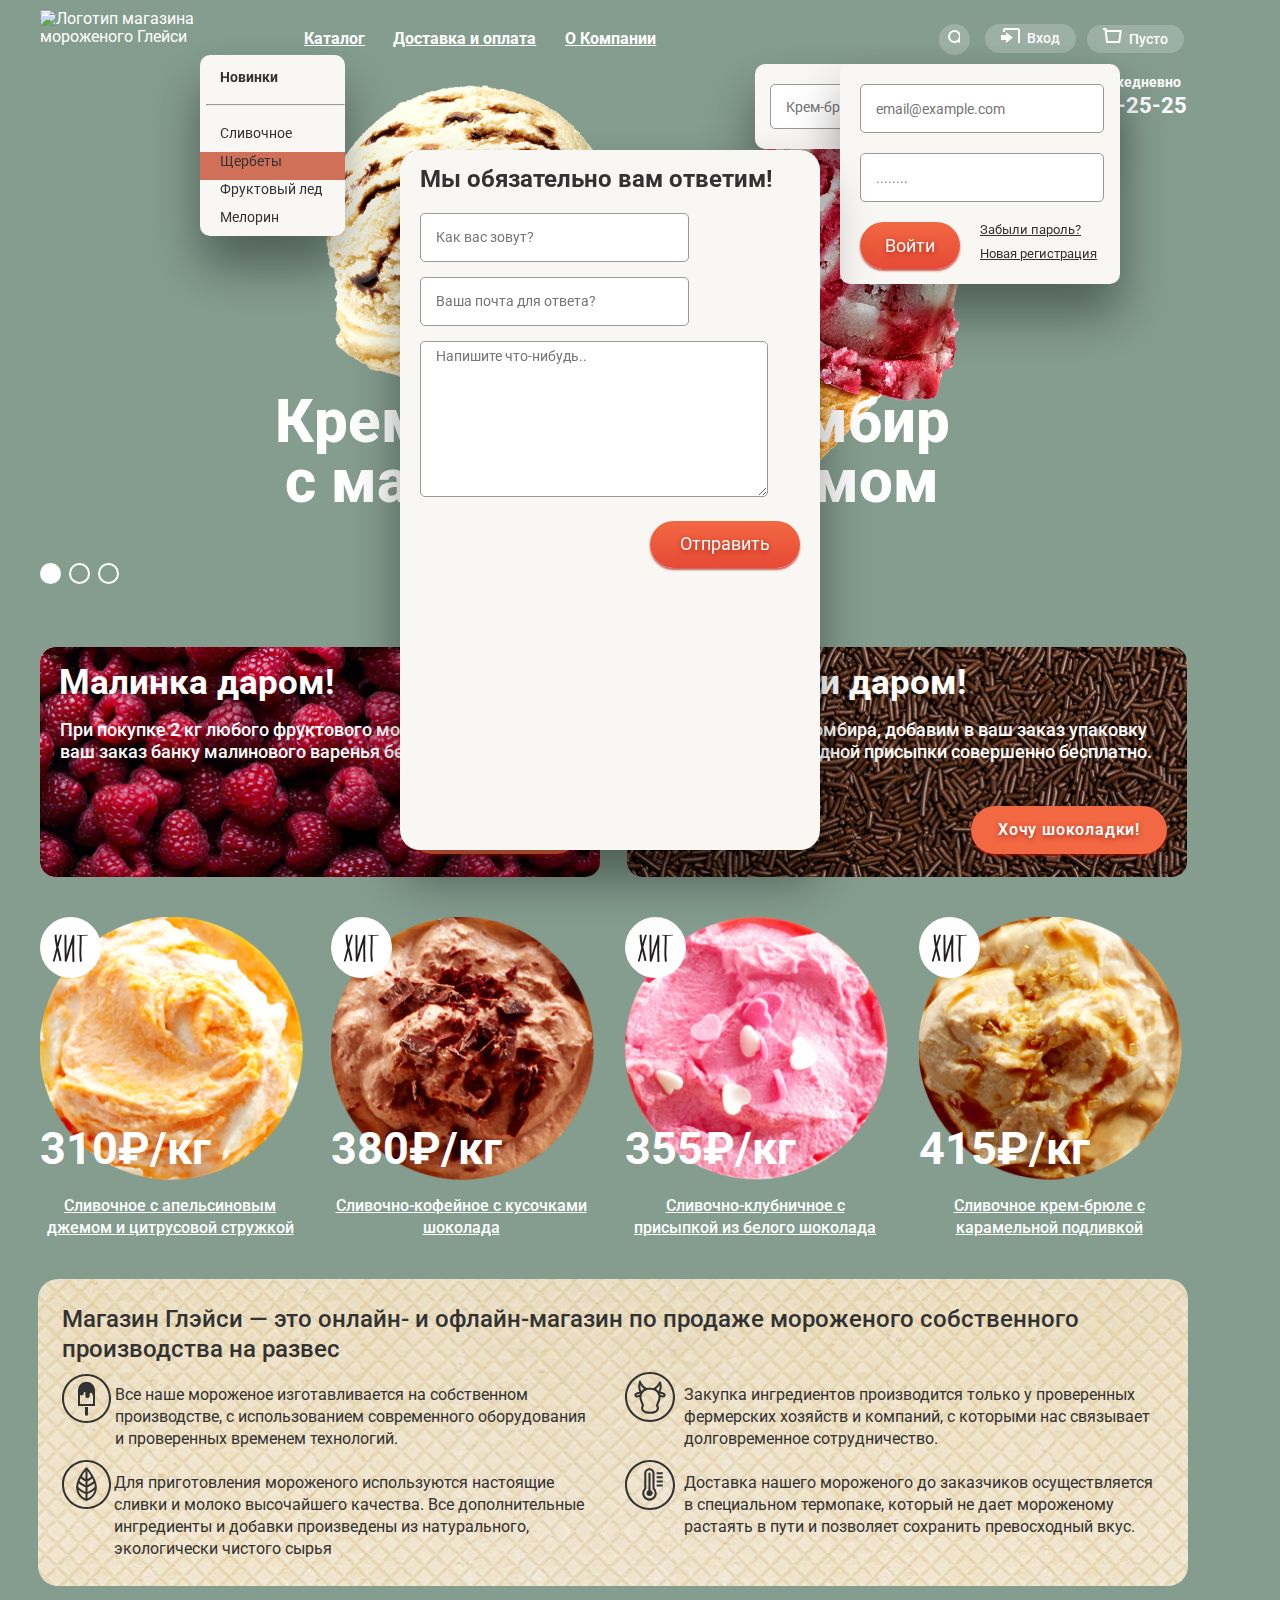
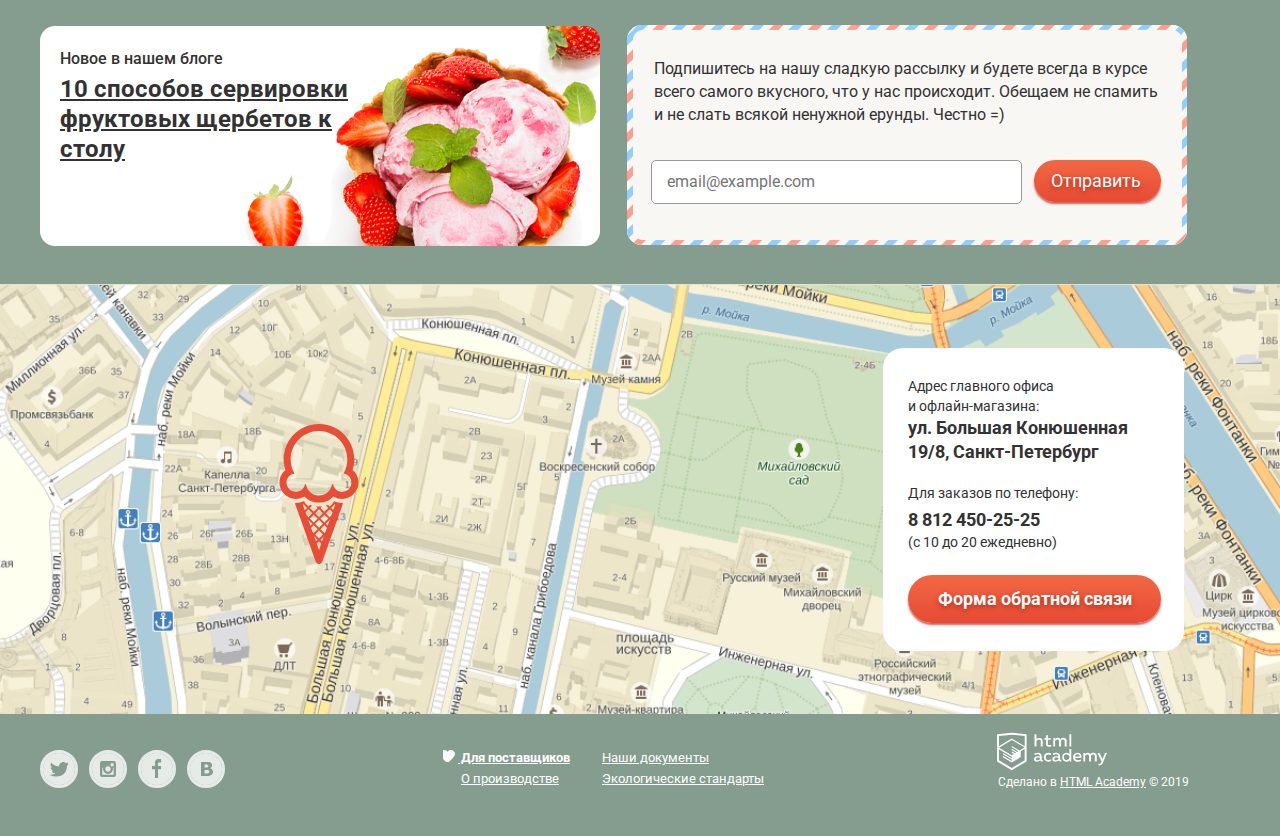
==== commit 03db4d89: "Защита 2" ====
--- a/index.html
+++ b/index.html
@@ -3,9 +3,9 @@
 <head>
   <meta charset="utf-8">
   <title>HTML Academy: Глейси</title>
-  <link href="https://fonts.googleapis.com/css?family=Roboto:400,700&display=swap&subset=cyrillic" rel="stylesheet">
+  <link href="https://fonts.googleapis.com/css?family=Roboto:400,500,600,700&display=swap&subset=cyrillic" rel="stylesheet">
   <link href="css/normalize.css" rel="stylesheet">
-  <link href="css/style.css" rel="stylesheet">
+  <link href="css/style-mini.css" rel="stylesheet">
 </head>
 <body>
     <!-- Радио button для переключения фона в слайдере  -->
@@ -16,22 +16,22 @@
   <div class="page-bg"> <!--  Класс для фона слайдера -->
     <header class="main-header">
       <div class="wrapper"> <!-- Класс для выравнивания отдельных блоков -->
-        <div class="row">
+        <div class="row narrow">
           <p class="main-header-logo">
             <span class="visually-hidden">На главную</span>
-            <img src="img/Logo.png" alt="Логотип магазина мороженого Глейси" width="183" height="73">
+            <img src="img/logo.png" alt="Логотип магазина мороженого Глейси" width="178" height="72">
           </p>
 
           <nav class="main-nav">
             <ul class="site-nav">
               <li><a href="catalog.html">Каталог</a></li>
               <li><a href="#">Доставка и оплата</a></li>
-              <li><a href="#">О компании</a></li>
+              <li><a href="#">О Компании</a></li>
             </ul>
 
             <p class="search-nav">
               <a href="#">
-                <svg xmlns="http://www.w3.org/2000/svg" xmlns:xlink="http://www.w3.org/1999/xlink" width="17" height="17" viewBox="0 0 17 17"><path d="M16.958 15.527L11.75 10.32A6.455 6.455 0 0 0 13 6.5 6.5 6.5 0 1 0 6.5 13a6.465 6.465 0 0 0 3.839-1.263l5.205 5.204 1.414-1.414zM6.5 11C4.019 11 2 8.981 2 6.5S4.019 2 6.5 2 11 4.019 11 6.5 8.981 11 6.5 11z " /></svg>
+                <svg xmlns="http://www.w3.org/2000/svg" xmlns:xlink="http://www.w3.org/1999/xlink" width="17" height="17"  viewBox="0 0 17 17" ><g transform="translate(5 1)"><path d="M16.958 15.527L11.75 10.32A6.455 6.455 0 0 0 13 6.5 6.5 6.5 0 1 0 6.5 13a6.465 6.465 0 0 0 3.839-1.263l5.205 5.204 1.414-1.414zM6.5 11C4.019 11 2 8.981 2 6.5S4.019 2 6.5 2 11 4.019 11 6.5 8.981 11 6.5 11z " /></g></svg>
               </a>
               <span class="visually-hidden">Поиск по сайту</span>
               <input type="search" class="visually-hidden" placeholder="Поиск по сайту">
@@ -40,16 +40,16 @@
             <ul class="user-nav">
               <li>
                 <a class="login-link" href="login.html">
-                  <svg xmlns="http://www.w3.org/2000/svg" xmlns:xlink="http://www.w3.org/1999/xlink" width="21" height="19" viewBox="0 0 21 19"><g ><path d="M6 14.875L12.917 9.5 6 4.125v2.917H-.042v4.917H6z"/><path d="M18 0H5C3.9 0 3 .9 3 2v2h2V2h13v15H5v-2H3v2c0 1.1.9 2 2 2h13c1.1 0 2-.9 2-2V2c0-1.1-.9-2-2-2z " /></g></svg>
-                   Вход
+                  <svg xmlns="http://www.w3.org/2000/svg" xmlns:xlink="http://www.w3.org/1999/xlink" width="21" height="19"  viewBox="0 0 21 19" ><g transform="translate(-1 4)" ><path d="M6 14.875L12.917 9.5 6 4.125v2.917H-.042v4.917H6z"/><path d="M18 0H5C3.9 0 3 .9 3 2v2h2V2h13v15H5v-2H3v2c0 1.1.9 2 2 2h13c1.1 0 2-.9 2-2V2c0-1.1-.9-2-2-2z " /></g></svg>
+                   <span class="pixel"> Вход</span>
                 </a>
               </li>
 
               <li>
                 <a href="basket.html">
-                  <svg xmlns="http://www.w3.org/2000/svg" width="21" height="20" viewBox="0 0 21 20"><g ><path d="M5.657 2.031L5.422 0H0v2h3.64l1.5 13h13.988l1.699-12.969H5.657zM17.372 13H6.922L5.888 4.031h12.66L17.372 13z"/><circle cx="6.984" cy="18" r="2"/><circle cx="15.984" cy="18" r="2"/></g></svg>
+                  <svg xmlns="http://www.w3.org/2000/svg" width="21" height="20"  viewBox="0 0 21 20" ><g transform="translate(-2 4)"><path d="M5.657 2.031L5.422 0H0v2h3.64l1.5 13h13.988l1.699-12.969H5.657zM17.372 13H6.922L5.888 4.031h12.66L17.372 13z"/><circle cx="6.984" cy="18" r="2"/><circle cx="15.984" cy="18" r="2"/></g></svg>
                   <span class="visually-hidden">Корзина:</span>
-                  Пусто
+                  <span class="pixel">Пусто</span>
                 </a>
               </li>
             </ul>
@@ -60,7 +60,7 @@
           <div class="schedule">
             <p class="time">
               <span class="visually-hidden">Расписание: </span>
-              с 10 до 20, ежедневно
+              C 10 до 20, ежедневно
             </p>
 
             <p class="phone">
@@ -105,7 +105,7 @@
       <div class="wrapper">
         <div class="addition">
            <section class="raspberries">
-             <h2>Малинка рядом!</h2>
+             <h2>Малинка даром!</h2>
              <p> При покупке 2 кг любого фруктового мороженого, добавим в ваш заказ банку малинового варенья бесплатно.</p>
 
              <div class="row">
@@ -125,12 +125,12 @@
       </div><!-- wrapper -->
 
       <div class="wrapper">
-        <ul class="content-row">
+        <ul class="content-row alignment">
           <li>
               <article class="icecream-card">
                 <h3>Сливочное с апельсиновым джемом и цитрусовой стружкой
                 </h3>
-                <span> 310 ₽/кг </span>
+                <span> 310₽/кг </span>
                  <svg xmlns="http://www.w3.org/2000/svg" width="61" height="61" viewBox="0 0 61 61"><circle fill="#FFF" cx="30.5" cy="30.5" r="30.5"/><g fill="#231F20"><path d="M19.985 18.27c-.915 2.683-1.718 5.384-2.472 8.094-.543-2.863-.921-5.756-.958-8.715-.005-.431-1.939-.11-1.932.518.052 4.243.8 8.354 1.747 12.432-1.196 4.58-2.311 9.18-3.579 13.771-.109.394 1.771.138 1.904-.344.902-3.265 1.726-6.535 2.556-9.8.805 3.204 1.644 6.407 2.273 9.657.098.508 2.041.045 1.932-.518-.864-4.462-2.12-8.836-3.146-13.247 1.068-4.086 2.202-8.157 3.578-12.191.124-.361-1.737-.145-1.903.343zM34.395 18.798c.049-1.047-1.919-.794-1.963.128-.004.08-.004.159-.008.238-.039.065-.084.128-.101.204-1.004 4.463-2.611 8.729-4.056 13.06-.644 1.93-1.139 3.898-1.666 5.856-.139-6.623-.135-13.237-.165-19.871-.005-1.042-1.965-.769-1.961.134.037 8.337.018 16.641.303 24.971a.644.644 0 0 0-.034.301l.064.445c.123.856 1.959.48 1.944-.317.005-.011.016-.018.021-.029 1.636-4.171 2.478-8.591 3.894-12.838.521-1.558 1.048-3.108 1.561-4.662-.071 5.987.058 11.969.211 17.961.026 1.012 1.58.771 1.91.065l.056-.119c.112-.239.088-.423-.015-.558-.211-8.333-.389-16.635.005-24.969zM47.32 17.66c-3.158.38-6.312.227-9.478.048-.491-.028-2.24.851-1.221.908 1.093.062 2.182.109 3.271.145-.093.081-.161.167-.157.265.295 8.408-1.054 17.239.191 25.564.063.424 2.01.005 1.932-.518-1.229-8.229.069-16.951-.185-25.27 1.776.012 3.551-.052 5.33-.266.857-.102 1.669-1.039.317-.876z"/></g></svg>
                 <img src="img/1.png" width="263" height="263" alt="Сливочное с апельсиновым джемом и цитрусовой стружкой">
                 <a class="link button"> Быстрый просмотр</a>
@@ -139,7 +139,7 @@
             <li>
               <article class="icecream-card">
                 <h3>Сливочно-кофейное с кусочками шоколада</h3>
-                <span> 380 ₽/кг</span>
+                <span> 380₽/кг</span>
                  <svg xmlns="http://www.w3.org/2000/svg" width="61" height="61" viewBox="0 0 61 61"><circle fill="#FFF" cx="30.5" cy="30.5" r="30.5"/><g fill="#231F20"><path d="M19.985 18.27c-.915 2.683-1.718 5.384-2.472 8.094-.543-2.863-.921-5.756-.958-8.715-.005-.431-1.939-.11-1.932.518.052 4.243.8 8.354 1.747 12.432-1.196 4.58-2.311 9.18-3.579 13.771-.109.394 1.771.138 1.904-.344.902-3.265 1.726-6.535 2.556-9.8.805 3.204 1.644 6.407 2.273 9.657.098.508 2.041.045 1.932-.518-.864-4.462-2.12-8.836-3.146-13.247 1.068-4.086 2.202-8.157 3.578-12.191.124-.361-1.737-.145-1.903.343zM34.395 18.798c.049-1.047-1.919-.794-1.963.128-.004.08-.004.159-.008.238-.039.065-.084.128-.101.204-1.004 4.463-2.611 8.729-4.056 13.06-.644 1.93-1.139 3.898-1.666 5.856-.139-6.623-.135-13.237-.165-19.871-.005-1.042-1.965-.769-1.961.134.037 8.337.018 16.641.303 24.971a.644.644 0 0 0-.034.301l.064.445c.123.856 1.959.48 1.944-.317.005-.011.016-.018.021-.029 1.636-4.171 2.478-8.591 3.894-12.838.521-1.558 1.048-3.108 1.561-4.662-.071 5.987.058 11.969.211 17.961.026 1.012 1.58.771 1.91.065l.056-.119c.112-.239.088-.423-.015-.558-.211-8.333-.389-16.635.005-24.969zM47.32 17.66c-3.158.38-6.312.227-9.478.048-.491-.028-2.24.851-1.221.908 1.093.062 2.182.109 3.271.145-.093.081-.161.167-.157.265.295 8.408-1.054 17.239.191 25.564.063.424 2.01.005 1.932-.518-1.229-8.229.069-16.951-.185-25.27 1.776.012 3.551-.052 5.33-.266.857-.102 1.669-1.039.317-.876z"/></g></svg>
                 <img src="img/2.png" width="263" height="263" alt="Сливочно-кофейное с кусочками шоколада">
                 <a class="link "> Быстрый просмотр</a>
@@ -148,7 +148,7 @@
             <li>
                <article class="icecream-card">
                 <h3>Сливочно-клубничное с присыпкой из белого шоколада</h3>
-                <span> 355 ₽/кг</span>
+                <span> 355₽/кг</span>
                  <svg xmlns="http://www.w3.org/2000/svg" width="61" height="61" viewBox="0 0 61 61"><circle fill="#FFF" cx="30.5" cy="30.5" r="30.5"/><g fill="#231F20"><path d="M19.985 18.27c-.915 2.683-1.718 5.384-2.472 8.094-.543-2.863-.921-5.756-.958-8.715-.005-.431-1.939-.11-1.932.518.052 4.243.8 8.354 1.747 12.432-1.196 4.58-2.311 9.18-3.579 13.771-.109.394 1.771.138 1.904-.344.902-3.265 1.726-6.535 2.556-9.8.805 3.204 1.644 6.407 2.273 9.657.098.508 2.041.045 1.932-.518-.864-4.462-2.12-8.836-3.146-13.247 1.068-4.086 2.202-8.157 3.578-12.191.124-.361-1.737-.145-1.903.343zM34.395 18.798c.049-1.047-1.919-.794-1.963.128-.004.08-.004.159-.008.238-.039.065-.084.128-.101.204-1.004 4.463-2.611 8.729-4.056 13.06-.644 1.93-1.139 3.898-1.666 5.856-.139-6.623-.135-13.237-.165-19.871-.005-1.042-1.965-.769-1.961.134.037 8.337.018 16.641.303 24.971a.644.644 0 0 0-.034.301l.064.445c.123.856 1.959.48 1.944-.317.005-.011.016-.018.021-.029 1.636-4.171 2.478-8.591 3.894-12.838.521-1.558 1.048-3.108 1.561-4.662-.071 5.987.058 11.969.211 17.961.026 1.012 1.58.771 1.91.065l.056-.119c.112-.239.088-.423-.015-.558-.211-8.333-.389-16.635.005-24.969zM47.32 17.66c-3.158.38-6.312.227-9.478.048-.491-.028-2.24.851-1.221.908 1.093.062 2.182.109 3.271.145-.093.081-.161.167-.157.265.295 8.408-1.054 17.239.191 25.564.063.424 2.01.005 1.932-.518-1.229-8.229.069-16.951-.185-25.27 1.776.012 3.551-.052 5.33-.266.857-.102 1.669-1.039.317-.876z"/></g></svg>
                 <img src="img/3.png" width="263" height="263" alt="Сливочно-клубничное с присыпкой из белого шоколада">
                 <a class="link" href="#"> Быстрый просмотр</a>
@@ -157,7 +157,7 @@
             <li>
               <article class="icecream-card">
                 <h3>Сливочное крем-брюле с карамельной подливкой</h3>
-                <span> 415 ₽/кг </span>
+                <span> 415₽/кг </span>
                  <svg xmlns="http://www.w3.org/2000/svg" width="61" height="61" viewBox="0 0 61 61"><circle fill="#FFF" cx="30.5" cy="30.5" r="30.5"/><g fill="#231F20"><path d="M19.985 18.27c-.915 2.683-1.718 5.384-2.472 8.094-.543-2.863-.921-5.756-.958-8.715-.005-.431-1.939-.11-1.932.518.052 4.243.8 8.354 1.747 12.432-1.196 4.58-2.311 9.18-3.579 13.771-.109.394 1.771.138 1.904-.344.902-3.265 1.726-6.535 2.556-9.8.805 3.204 1.644 6.407 2.273 9.657.098.508 2.041.045 1.932-.518-.864-4.462-2.12-8.836-3.146-13.247 1.068-4.086 2.202-8.157 3.578-12.191.124-.361-1.737-.145-1.903.343zM34.395 18.798c.049-1.047-1.919-.794-1.963.128-.004.08-.004.159-.008.238-.039.065-.084.128-.101.204-1.004 4.463-2.611 8.729-4.056 13.06-.644 1.93-1.139 3.898-1.666 5.856-.139-6.623-.135-13.237-.165-19.871-.005-1.042-1.965-.769-1.961.134.037 8.337.018 16.641.303 24.971a.644.644 0 0 0-.034.301l.064.445c.123.856 1.959.48 1.944-.317.005-.011.016-.018.021-.029 1.636-4.171 2.478-8.591 3.894-12.838.521-1.558 1.048-3.108 1.561-4.662-.071 5.987.058 11.969.211 17.961.026 1.012 1.58.771 1.91.065l.056-.119c.112-.239.088-.423-.015-.558-.211-8.333-.389-16.635.005-24.969zM47.32 17.66c-3.158.38-6.312.227-9.478.048-.491-.028-2.24.851-1.221.908 1.093.062 2.182.109 3.271.145-.093.081-.161.167-.157.265.295 8.408-1.054 17.239.191 25.564.063.424 2.01.005 1.932-.518-1.229-8.229.069-16.951-.185-25.27 1.776.012 3.551-.052 5.33-.266.857-.102 1.669-1.039.317-.876z"/></g></svg>
                 <img src="img/4.png" width="263" height="263" alt="Сливочное крем-брюле с карамельной подливкой">
                 <a class="link " href="#"> Быстрый просмотр</a>
@@ -173,18 +173,18 @@
          <div class="row">
            <ul class="fact-info">
             <li class="fact-1">
-             <svg xmlns="http://www.w3.org/2000/svg" width="30%" height="30%" viewBox="0 0 50 50" ><g fill="#323232" ><path  d="M24.5 0C10.969 0 0 10.969 0 24.5S10.969 49 24.5 49 49 38.031 49 24.5 38.031 0 24.5 0zm0 47C12.093 47 2 36.906 2 24.5 2 12.093 12.093 2 24.5 2 36.906 2 47 12.093 47 24.5 47 36.906 36.906 47 24.5 47z"/><path  d="M24.5 7.625c-4.355 0-7.94 3.278-8.436 7.5H16v16.917h17V15.125h-.063c-.497-4.222-4.082-7.5-8.437-7.5zM31 30.042H18v-9.257c.275.337.705.631 1.542.631 1.292 0 2.125-.713 2.125-1.625v-.875a.854.854 0 1 1 1.708 0c0 .009-.005.017-.005.025 0 .007.005.01.005.017v3.292s-.031 1.833 2.125 1.833c2.109 0 2.125-1.75 2.125-1.75v-2.25h.001l-.001-.005a1.344 1.344 0 0 1 2.688 0c0 .031.021.088.021.088s.034.609.667.894v8.982zM23 40.125a1.5 1.5 0 1 0 3 0V33h-3v7.125z"/></g></svg> <p>Все наше мороженое изготавливается на собственном производстве, с использованием современного оборудования и проверенных временем технологий.</p>
+             <svg xmlns="http://www.w3.org/2000/svg" width="50" height="50" viewBox="0 0 50 50" ><g fill="#323232" ><path  d="M24.5 0C10.969 0 0 10.969 0 24.5S10.969 49 24.5 49 49 38.031 49 24.5 38.031 0 24.5 0zm0 47C12.093 47 2 36.906 2 24.5 2 12.093 12.093 2 24.5 2 36.906 2 47 12.093 47 24.5 47 36.906 36.906 47 24.5 47z"/><path  d="M24.5 7.625c-4.355 0-7.94 3.278-8.436 7.5H16v16.917h17V15.125h-.063c-.497-4.222-4.082-7.5-8.437-7.5zM31 30.042H18v-9.257c.275.337.705.631 1.542.631 1.292 0 2.125-.713 2.125-1.625v-.875a.854.854 0 1 1 1.708 0c0 .009-.005.017-.005.025 0 .007.005.01.005.017v3.292s-.031 1.833 2.125 1.833c2.109 0 2.125-1.75 2.125-1.75v-2.25h.001l-.001-.005a1.344 1.344 0 0 1 2.688 0c0 .031.021.088.021.088s.034.609.667.894v8.982zM23 40.125a1.5 1.5 0 1 0 3 0V33h-3v7.125z"/></g></svg> <p>Все наше мороженое изготавливается на собственном производстве, с использованием современного оборудования и проверенных временем технологий.</p>
            </li>
            <li class="fact-2">
-            <svg xmlns="http://www.w3.org/2000/svg" width="35%" height="35%"  viewBox="0 0 50 50"><g fill="#323232"><path d="M24.5 0C10.969 0 0 10.969 0 24.5S10.969 49 24.5 49 49 38.031 49 24.5 38.031 0 24.5 0zm0 47C12.093 47 2 36.906 2 24.5 2 12.093 12.093 2 24.5 2 36.906 2 47 12.093 47 24.5 47 36.906 36.906 47 24.5 47z"/><path d="M34.807 26.756c-.45-9.493-9.197-18.693-9.586-19.097-.015-.015-.033-.023-.048-.037a.942.942 0 0 0-.118-.09.945.945 0 0 0-.13-.077c-.018-.009-.032-.022-.051-.03-.027-.011-.056-.011-.083-.02a.898.898 0 0 0-.297-.044c-.045 0-.089.002-.134.008a.957.957 0 0 0-.158.038c-.025.008-.052.008-.076.018-.018.007-.031.021-.049.029a.896.896 0 0 0-.133.079.95.95 0 0 0-.118.091c-.015.013-.033.021-.046.036-.389.404-9.14 9.608-9.587 19.105-.008.067-.017.133-.011.202-.013.363-.017.727-.003 1.091.369 10.256 9.978 12.82 10.075 12.845a.995.995 0 0 0 .494 0c.097-.024 9.706-2.589 10.074-12.845.013-.363.009-.727-.003-1.089.006-.073-.004-.142-.012-.213zM16.783 23.25c2.219 2.058 5.368 3.521 6.717 4.091v4.552c-2.448-1.196-6.219-3.341-7.302-5.228a17.06 17.06 0 0 1 .585-3.415zm2.024-5.096c1.513 1.688 3.602 2.646 4.693 3.059v3.94c-1.654-.76-4.424-2.216-6.016-4.043a29.164 29.164 0 0 1 1.323-2.956zm12.711 2.954c-1.59 1.824-4.362 3.283-6.018 4.044v-3.939c1.092-.413 3.183-1.372 4.695-3.062.489.949.935 1.94 1.323 2.957zM25.5 19.047v-8.008a45.239 45.239 0 0 1 3.651 5.229c-.953 1.374-2.536 2.276-3.651 2.779zm0 12.846v-4.552c1.35-.569 4.499-2.034 6.719-4.092.305 1.128.515 2.273.584 3.417-1.083 1.883-4.855 4.029-7.303 5.227zm-2-12.843c-1.113-.5-2.694-1.399-3.649-2.779a45.379 45.379 0 0 1 3.649-5.229v8.008zm-7.117 10.775c2.328 1.983 5.69 3.629 7.117 4.281v4.403c-2.092-.904-6.162-3.331-7.117-8.684zm9.117 8.696v-4.415c1.428-.653 4.792-2.3 7.121-4.284-.95 5.411-5.02 7.813-7.121 8.699z"/></g></svg><p>Для приготовления мороженого используются настоящие сливки и молоко высочайшего качества. Все дополнительные ингредиенты и добавки произведены из натурального, экологически чистого сырья</p>
+            <svg xmlns="http://www.w3.org/2000/svg" width="50" height="50"  viewBox="0 0 50 50"><g fill="#323232"><path d="M24.5 0C10.969 0 0 10.969 0 24.5S10.969 49 24.5 49 49 38.031 49 24.5 38.031 0 24.5 0zm0 47C12.093 47 2 36.906 2 24.5 2 12.093 12.093 2 24.5 2 36.906 2 47 12.093 47 24.5 47 36.906 36.906 47 24.5 47z"/><path d="M34.807 26.756c-.45-9.493-9.197-18.693-9.586-19.097-.015-.015-.033-.023-.048-.037a.942.942 0 0 0-.118-.09.945.945 0 0 0-.13-.077c-.018-.009-.032-.022-.051-.03-.027-.011-.056-.011-.083-.02a.898.898 0 0 0-.297-.044c-.045 0-.089.002-.134.008a.957.957 0 0 0-.158.038c-.025.008-.052.008-.076.018-.018.007-.031.021-.049.029a.896.896 0 0 0-.133.079.95.95 0 0 0-.118.091c-.015.013-.033.021-.046.036-.389.404-9.14 9.608-9.587 19.105-.008.067-.017.133-.011.202-.013.363-.017.727-.003 1.091.369 10.256 9.978 12.82 10.075 12.845a.995.995 0 0 0 .494 0c.097-.024 9.706-2.589 10.074-12.845.013-.363.009-.727-.003-1.089.006-.073-.004-.142-.012-.213zM16.783 23.25c2.219 2.058 5.368 3.521 6.717 4.091v4.552c-2.448-1.196-6.219-3.341-7.302-5.228a17.06 17.06 0 0 1 .585-3.415zm2.024-5.096c1.513 1.688 3.602 2.646 4.693 3.059v3.94c-1.654-.76-4.424-2.216-6.016-4.043a29.164 29.164 0 0 1 1.323-2.956zm12.711 2.954c-1.59 1.824-4.362 3.283-6.018 4.044v-3.939c1.092-.413 3.183-1.372 4.695-3.062.489.949.935 1.94 1.323 2.957zM25.5 19.047v-8.008a45.239 45.239 0 0 1 3.651 5.229c-.953 1.374-2.536 2.276-3.651 2.779zm0 12.846v-4.552c1.35-.569 4.499-2.034 6.719-4.092.305 1.128.515 2.273.584 3.417-1.083 1.883-4.855 4.029-7.303 5.227zm-2-12.843c-1.113-.5-2.694-1.399-3.649-2.779a45.379 45.379 0 0 1 3.649-5.229v8.008zm-7.117 10.775c2.328 1.983 5.69 3.629 7.117 4.281v4.403c-2.092-.904-6.162-3.331-7.117-8.684zm9.117 8.696v-4.415c1.428-.653 4.792-2.3 7.121-4.284-.95 5.411-5.02 7.813-7.121 8.699z"/></g></svg><p>Для приготовления мороженого используются настоящие сливки и молоко высочайшего качества. Все дополнительные ингредиенты и добавки произведены из натурального, экологически чистого сырья</p>
            </li>
           </ul>
-          <ul class="fact-info">
+          <ul class="fact-info indent-ul">
             <li class="fact-3">
-              <svg xmlns="http://www.w3.org/2000/svg" width="30%" height="30%"  viewBox="0 0 49 49"><g fill="#323232"><path d="M24.5 0C10.969 0 0 10.969 0 24.5S10.969 49 24.5 49 49 38.031 49 24.5 38.031 0 24.5 0zm0 47C12.093 47 2 36.906 2 24.5 2 12.093 12.093 2 24.5 2 36.906 2 47 12.093 47 24.5 47 36.906 36.906 47 24.5 47z"/><path d="M34.811 19.342c.86-1.711 1.88-4.987.433-9.482a1 1 0 0 0-1.825-.182c-1.271 2.268-4.038 5.927-6.047 6.094-.03.002-.054.019-.083.024A16.242 16.242 0 0 0 24.5 15.5c-.103 0-1.311.009-2.801.292-.025-.004-.045-.019-.071-.021-2.004-.167-4.773-3.827-6.048-6.095a1 1 0 1 0-1.824.183c-1.448 4.494-.427 7.771.433 9.482-1.744.22-3.954.777-4.757 2.188-.388.682-.38 1.464.024 2.201.514.939 1.399 1.245 2.334 1.245.816 0 1.668-.233 2.349-.482-.004.54.026 1.08.129 1.612.288 1.496 1.131 3.636 1.748 5.197.188.479.396 1.004.509 1.324-.235.614-.672 1.812-.766 2.484-.112.801.114 2.147 1.121 3.306 1.443 1.659 4.006 2.5 7.619 2.5 3.612 0 6.176-.841 7.619-2.5 1.007-1.158 1.233-2.505 1.121-3.306-.094-.673-.53-1.87-.767-2.484.114-.319.32-.843.509-1.32.617-1.563 1.462-3.704 1.75-5.201a8.483 8.483 0 0 0 .135-1.61c.679.248 1.528.48 2.342.48.936 0 1.82-.306 2.334-1.245.404-.737.412-1.519.024-2.201-.801-1.41-3.011-1.967-4.755-2.187zm-.953-6.634c.428 3.06-.477 5.157-1.031 6.112a9.905 9.905 0 0 0-.798-.872c-.544-.526-1.199-.934-1.891-1.258 1.483-1.051 2.801-2.673 3.72-3.982zm-18.716.002c.916 1.304 2.229 2.919 3.706 3.97-.701.329-1.359.744-1.892 1.283-.276.279-.533.57-.771.872-.549-.943-1.468-3.054-1.043-6.125zM11.21 22.77c-.089-.163-.063-.21-.04-.25.223-.391 1.387-1.006 3.609-1.233-.116.29-.217.582-.302.878-1.265.673-2.998 1.091-3.267.605zm21.558 2.959c-.252 1.313-1.058 3.354-1.646 4.844-.398 1.01-.609 1.552-.683 1.877l-.066.302.114.287c.283.71.711 1.908.772 2.351.001.009.096.858-.649 1.716-.72.826-2.363 1.812-6.11 1.812-3.747 0-5.391-.986-6.11-1.812-.746-.857-.651-1.707-.65-1.716.062-.441.489-1.641.772-2.352l.114-.286-.066-.302c-.072-.326-.284-.869-.683-1.881-.587-1.489-1.392-3.528-1.645-4.841-.422-2.198.379-4.575 2.145-6.358 1.513-1.528 4.933-1.868 6.123-1.871 1.166 0 4.539.339 6.139 1.886 2.081 2.014 2.465 4.597 2.129 6.344zm5.021-2.959c-.263.479-1.974.07-3.238-.592a9.437 9.437 0 0 0-.297-.888c2.198.23 3.354.84 3.575 1.229.024.041.05.087-.04.251z"/></g></svg><p>Закупка ингредиентов  производится только у проверенных фермерских хозяйств и компаний, с которыми нас связывает долговременное сотрудничество.</p>
+              <svg xmlns="http://www.w3.org/2000/svg" width="50" height="50"  viewBox="0 0 49 49"><g fill="#323232"><path d="M24.5 0C10.969 0 0 10.969 0 24.5S10.969 49 24.5 49 49 38.031 49 24.5 38.031 0 24.5 0zm0 47C12.093 47 2 36.906 2 24.5 2 12.093 12.093 2 24.5 2 36.906 2 47 12.093 47 24.5 47 36.906 36.906 47 24.5 47z"/><path d="M34.811 19.342c.86-1.711 1.88-4.987.433-9.482a1 1 0 0 0-1.825-.182c-1.271 2.268-4.038 5.927-6.047 6.094-.03.002-.054.019-.083.024A16.242 16.242 0 0 0 24.5 15.5c-.103 0-1.311.009-2.801.292-.025-.004-.045-.019-.071-.021-2.004-.167-4.773-3.827-6.048-6.095a1 1 0 1 0-1.824.183c-1.448 4.494-.427 7.771.433 9.482-1.744.22-3.954.777-4.757 2.188-.388.682-.38 1.464.024 2.201.514.939 1.399 1.245 2.334 1.245.816 0 1.668-.233 2.349-.482-.004.54.026 1.08.129 1.612.288 1.496 1.131 3.636 1.748 5.197.188.479.396 1.004.509 1.324-.235.614-.672 1.812-.766 2.484-.112.801.114 2.147 1.121 3.306 1.443 1.659 4.006 2.5 7.619 2.5 3.612 0 6.176-.841 7.619-2.5 1.007-1.158 1.233-2.505 1.121-3.306-.094-.673-.53-1.87-.767-2.484.114-.319.32-.843.509-1.32.617-1.563 1.462-3.704 1.75-5.201a8.483 8.483 0 0 0 .135-1.61c.679.248 1.528.48 2.342.48.936 0 1.82-.306 2.334-1.245.404-.737.412-1.519.024-2.201-.801-1.41-3.011-1.967-4.755-2.187zm-.953-6.634c.428 3.06-.477 5.157-1.031 6.112a9.905 9.905 0 0 0-.798-.872c-.544-.526-1.199-.934-1.891-1.258 1.483-1.051 2.801-2.673 3.72-3.982zm-18.716.002c.916 1.304 2.229 2.919 3.706 3.97-.701.329-1.359.744-1.892 1.283-.276.279-.533.57-.771.872-.549-.943-1.468-3.054-1.043-6.125zM11.21 22.77c-.089-.163-.063-.21-.04-.25.223-.391 1.387-1.006 3.609-1.233-.116.29-.217.582-.302.878-1.265.673-2.998 1.091-3.267.605zm21.558 2.959c-.252 1.313-1.058 3.354-1.646 4.844-.398 1.01-.609 1.552-.683 1.877l-.066.302.114.287c.283.71.711 1.908.772 2.351.001.009.096.858-.649 1.716-.72.826-2.363 1.812-6.11 1.812-3.747 0-5.391-.986-6.11-1.812-.746-.857-.651-1.707-.65-1.716.062-.441.489-1.641.772-2.352l.114-.286-.066-.302c-.072-.326-.284-.869-.683-1.881-.587-1.489-1.392-3.528-1.645-4.841-.422-2.198.379-4.575 2.145-6.358 1.513-1.528 4.933-1.868 6.123-1.871 1.166 0 4.539.339 6.139 1.886 2.081 2.014 2.465 4.597 2.129 6.344zm5.021-2.959c-.263.479-1.974.07-3.238-.592a9.437 9.437 0 0 0-.297-.888c2.198.23 3.354.84 3.575 1.229.024.041.05.087-.04.251z"/></g></svg><p>Закупка ингредиентов  производится только у проверенных фермерских хозяйств и компаний, с которыми нас связывает долговременное сотрудничество.</p>
             </li>
             <li class="fact-4"> 
-              <svg xmlns="http://www.w3.org/2000/svg" width="35%" height="35%" viewBox="0 0 49 49"><g fill="#323232"><path d="M24.5 0C10.969 0 0 10.969 0 24.5S10.969 49 24.5 49 49 38.031 49 24.5 38.031 0 24.5 0zm0 47C12.093 47 2 36.906 2 24.5 2 12.093 12.093 2 24.5 2 36.906 2 47 12.093 47 24.5 47 36.906 36.906 47 24.5 47z"/><path d="M28.938 13.125c0-2.774-2.257-5.031-5.031-5.031s-5.031 2.257-5.031 5.031v14.64a7.042 7.042 0 0 0-2 4.923c0 3.929 3.196 7.125 7.125 7.125s7.125-3.196 7.125-7.125a7.127 7.127 0 0 0-2.188-5.126V13.125zm.187 19.563a5.126 5.126 0 0 1-10.25 0c0-1.647.792-3.098 2-4.035V13.125a3.031 3.031 0 1 1 6.062 0v15.372a5.114 5.114 0 0 1 2.188 4.191z"/><path d="M25 29.559V13.188a1 1 0 1 0-2 0v16.371a2.99 2.99 0 0 0-2 2.816 3 3 0 1 0 6 0 2.99 2.99 0 0 0-2-2.816zM31 12h6v2h-6zM31 16h6v2h-6zM31 20h6v2h-6zM31 24h6v2h-6z"/></g></svg><p>Доставка нашего мороженого до заказчиков осуществляется в специальном термопаке, который не дает мороженому растаять в пути и позволяет сохранить превосходный вкус.</p>
+              <svg xmlns="http://www.w3.org/2000/svg" width="50" height="50" viewBox="0 0 49 49"><g fill="#323232"><path d="M24.5 0C10.969 0 0 10.969 0 24.5S10.969 49 24.5 49 49 38.031 49 24.5 38.031 0 24.5 0zm0 47C12.093 47 2 36.906 2 24.5 2 12.093 12.093 2 24.5 2 36.906 2 47 12.093 47 24.5 47 36.906 36.906 47 24.5 47z"/><path d="M28.938 13.125c0-2.774-2.257-5.031-5.031-5.031s-5.031 2.257-5.031 5.031v14.64a7.042 7.042 0 0 0-2 4.923c0 3.929 3.196 7.125 7.125 7.125s7.125-3.196 7.125-7.125a7.127 7.127 0 0 0-2.188-5.126V13.125zm.187 19.563a5.126 5.126 0 0 1-10.25 0c0-1.647.792-3.098 2-4.035V13.125a3.031 3.031 0 1 1 6.062 0v15.372a5.114 5.114 0 0 1 2.188 4.191z"/><path d="M25 29.559V13.188a1 1 0 1 0-2 0v16.371a2.99 2.99 0 0 0-2 2.816 3 3 0 1 0 6 0 2.99 2.99 0 0 0-2-2.816zM31 12h6v2h-6zM31 16h6v2h-6zM31 20h6v2h-6zM31 24h6v2h-6z"/></g></svg><p>Доставка нашего мороженого до заказчиков осуществляется в специальном термопаке, который не дает мороженому растаять в пути и позволяет сохранить превосходный вкус.</p>
             </li>
           </ul>
          </div><!-- row -->
@@ -193,9 +193,10 @@
         <div class="row">
           <div class="blog">
            <p>Новое в нашем блоге</p>
-           <a href="#"> 10 способов сервировки <br>
-            фруктовых щербетов к <br>
-            столу</a>
+           <a class="line-break" href="#"> <p>10 способов сервировки</p>
+           <p>фруктовых щербетов к</p>
+           <p>столу</p>
+           </a>
          </div>
 
        <div class="subscription">
@@ -218,17 +219,19 @@
         <section class="contact">
           <p> Адрес главного офиса </p>
           <p>и офлайн-магазина:</p>
-          <h3 class="address">ул. Большая Конюшенная <br>19/8, Санкт-Петербург</h3>
+          <h3 class="address">ул. Большая Конюшенная 
+           19/8, Санкт-Петербург</h3>
           <p>Для заказов по телефону:</p>
-          <h3 class="phone">8 812 450-25-25</h3>
+          <a class="phone" href="tel:+78124502525"><h3 class="phone">8 812 450-25-25</h3>
+            </a>
           <p>(с 10 до 20 ежедневно)</p>
           <a class="button" href="#" >Форма обратной связи</a>
         </section>
 
        </div> <!-- /row -->
       </div>  <!-- /wrapper -->
-      <iframe src="https://www.google.com/maps/embed?pb=!1m14!1m8!1m3!1d4753.494057641038!2d30.32416348465877!3d59.93881156838512!3m2!1i1024!2i768!4f13.1!3m3!1m2!1s0x4696310fca145cc1%3A0x42b32648d8238007!2z0JHQvtC70YzRiNCw0Y8g0JrQvtC90Y7RiNC10L3QvdCw0Y8g0YPQuy4sIDE5LzgsINCh0LDQvdC60YIt0J_QtdGC0LXRgNCx0YPRgNCzLCAxOTExODY!5e0!3m2!1sru!2sru!4v1583363886715!5m2!1sru!2sru" width="1200" height="430" allowfullscreen=""></iframe>
-    </div> <!-- /map -->
+    <iframe src="https://www.google.com/maps/embed?pb=!1m18!1m12!1m3!1d1998.6037872533252!2d30.3208587157174!3d59.938716481876185!2m3!1f0!2f0!3f0!3m2!1i1024!2i768!4f13.1!3m3!1m2!1s0x4696310fca145cc1%3A0x42b32648d8238007!2z0JHQvtC70YzRiNCw0Y8g0JrQvtC90Y7RiNC10L3QvdCw0Y8g0YPQuy4sIDE5LzgsINCh0LDQvdC60YIt0J_QtdGC0LXRgNCx0YPRgNCzLCAxOTExODY!5e0!3m2!1sru!2sru!4v1584999211104!5m2!1sru!2sru" width="1600" height="430" allowfullscreen="" aria-hidden="false" tabindex="0"></iframe>
+   </div> <!-- /map -->
 
   </main>
 
@@ -270,19 +273,19 @@
             <ul class="partners">
                 <li>
                   <a  class="column2-bold" href="#!"> 
-                    <svg xmlns="http://www.w3.org/2000/svg" width="15" height="13" viewBox="0 0 15 13"><g fill="#ffffff"><path d="M10.799 0c-1.35 0-2.551.65-3.3 1.661A4.097 4.097 0 0 0 4.199 0C1.875 0 0 1.806 0 4.044 0 7.223 7.499 13 7.499 13s7.499-5.777 7.499-8.956C14.998 1.806 13.123 0 10.799 0z"/></g></svg>
+                    <svg xmlns="http://www.w3.org/2000/svg" width="15" height="13" viewBox="0 0 15 13"><g fill="#ffffff" transform="translate(-3 1)"><path d="M10.799 0c-1.35 0-2.551.65-3.3 1.661A4.097 4.097 0 0 0 4.199 0C1.875 0 0 1.806 0 4.044 0 7.223 7.499 13 7.499 13s7.499-5.777 7.499-8.956C14.998 1.806 13.123 0 10.799 0z"/></g></svg>
                     Для поставщиков
                   </a>
                 </li>
                 <li class="inden">
-                  <a href="#!">Наши документы</a>
+                  <a href="#!">О производстве</a>
                 </li>
             </ul>
           </div>
           <div class="row">
-             <ul>
-                <li>
-                  <a class="inden-1" href="#!">О производстве</a>
+             <ul class="inden-1">
+                <li >
+                  <a  href="#!">Наши документы</a>
                 </li>
                 <li>
                   <a href="#!">Экологические стандарты</a>
@@ -296,13 +299,12 @@
           <a  class="developer-logo" href="https://htmlacademy.ru/intensive/htmlcss">
            <svg  class="developer-image" id="Layer_1" data-name="Layer 1" xmlns="http://www.w3.org/2000/svg" viewBox="0 0 108.08 36.85"><title>logo-htmlacademy-small1</title><g fill="#ffffff"><path d="M44.61,26.88a2,2,0,0,0,.55-0.1v1.33a3.25,3.25,0,0,1-1.18.21,1.67,1.67,0,0,1-1.67-1,4.84,4.84,0,0,1-3.14,1.08c-1.51,0-2.91-.83-2.91-2.55,0-2.13,2-2.79,3.71-2.79a11.08,11.08,0,0,1,2.17.25v-0.3c0-1-.76-1.77-2.19-1.77a7.42,7.42,0,0,0-3,.64v-1.7a10.21,10.21,0,0,1,3.19-.55c2.36,0,3.81,1.12,3.81,3.65v3a0.54,0.54,0,0,0,.49.59h0.17Zm-6.44-1.13A1.35,1.35,0,0,0,39.63,27h0.11a3.39,3.39,0,0,0,2.41-1V24.58a9.72,9.72,0,0,0-1.81-.21c-1,0-2.16.33-2.16,1.38h0Zm12.36-6.11a5,5,0,0,1,2.57.64V22a4.08,4.08,0,0,0-2.3-.7,2.75,2.75,0,1,0,0,5.49,5,5,0,0,0,2.43-.64v1.71a6.27,6.27,0,0,1-2.76.57A4.21,4.21,0,0,1,46,24.51q0-.21,0-0.41a4.32,4.32,0,0,1,4.18-4.46h0.38Zm12.17,7.24a2,2,0,0,0,.55-0.1v1.33a3.25,3.25,0,0,1-1.18.21,1.67,1.67,0,0,1-1.67-1,4.84,4.84,0,0,1-3.14,1.08c-1.51,0-2.91-.83-2.91-2.55,0-2.13,2-2.79,3.71-2.79a11.08,11.08,0,0,1,2.17.25v-0.3c0-1-.76-1.77-2.19-1.77a7.42,7.42,0,0,0-3,.64v-1.7a10.21,10.21,0,0,1,3.19-.55c2.36,0,3.81,1.12,3.81,3.65v3a0.54,0.54,0,0,0,.49.59h0.17Zm-6.44-1.13A1.35,1.35,0,0,0,57.73,27h0.11a3.39,3.39,0,0,0,2.41-1V24.58a9.72,9.72,0,0,0-1.81-.21c-1.06,0-2.16.33-2.16,1.38h0ZM73,16V28.2H71.35V26.88a3.88,3.88,0,0,1-3.19,1.54,4.4,4.4,0,0,1,0-8.78,3.81,3.81,0,0,1,3,1.3V16H73Zm-4.53,5.22a2.76,2.76,0,1,0,0,5.52A2.86,2.86,0,0,0,71.15,25V23A2.91,2.91,0,0,0,68.49,21.27ZM79,19.64c3.31,0,4.46,2.68,3.92,5.09H76.7c0.21,1.5,1.67,2.11,3.19,2.11a6.11,6.11,0,0,0,2.64-.59v1.6a7.14,7.14,0,0,1-3,.57C77,28.42,74.78,27,74.78,24a4.18,4.18,0,0,1,4-4.39H79Zm0.09,1.54a2.28,2.28,0,0,0-2.44,2.1v0.06H81.3A2,2,0,0,0,79.13,21.18Zm5.73,7V19.87h1.65v1a3.81,3.81,0,0,1,2.78-1.27A2.86,2.86,0,0,1,91.89,21a4.12,4.12,0,0,1,2.91-1.33A3.06,3.06,0,0,1,98,23V28.2h-1.9V23.05a1.59,1.59,0,0,0-1.42-1.75H94.42a2.8,2.8,0,0,0-2.07,1.12V28.2h-1.9V23.05A1.59,1.59,0,0,0,89,21.31H88.8a3,3,0,0,0-2.21,1.29v5.63H84.86Zm21.31-8.33h1.9l-3.91,9.46c-0.9,2.17-2.09,2.86-3.35,2.86a4.76,4.76,0,0,1-1.1-.14V30.46a2.86,2.86,0,0,0,.85.12c0.9,0,1.58-.64,2.07-1.9l0.17-.42-4-8.4h2l2.86,6.29ZM38.73,1.46V6.22a3.81,3.81,0,0,1,2.7-1.14,3.25,3.25,0,0,1,3.44,3.4v5.15H43V8.72a1.81,1.81,0,0,0-1.61-2h-0.3a2.93,2.93,0,0,0-2.32,1.39v5.52h-1.9V1.46h1.9ZM49.94,2.31v3h3V6.91h-3v3.81c0,1.1.5,1.46,1.58,1.46a4.49,4.49,0,0,0,1.69-.33v1.6A6.8,6.8,0,0,1,51,13.8a2.55,2.55,0,0,1-2.86-2.74V6.89H46.58V5.26h1.5V2.74Zm5.4,11.31V5.28H57v1A3.81,3.81,0,0,1,59.77,5a2.86,2.86,0,0,1,2.6,1.33A4.12,4.12,0,0,1,65.28,5,3.06,3.06,0,0,1,68.44,8.4v5.21h-1.9V8.46a1.59,1.59,0,0,0-1.42-1.75H64.89a2.8,2.8,0,0,0-2.07,1.12v5.78h-1.9V8.46A1.59,1.59,0,0,0,59.5,6.71H59.27A3,3,0,0,0,57.06,8v5.63H55.34ZM71.17,1.45H73V13.6H71.17V1.45ZM14.71,0H14.55L0,1.54V28.21l14.55,8.66,14.55-8.66V1.54Zm12.5,27.1L14.55,34.64,1.9,27.12V16.18l12.59,7.5V25L5.86,19.9v1.31l8.68,5.21v1.39L5.87,22.65V24l8.68,5.21,8.75-5.24V18.31L27.2,16V27.12Zm0-12.53-3.48,2-1.6,1L14.51,13v1.31L21,18.23H21l-0.14.09-1,.54-5.37-3.2V17l4.24,2.52-1,.67-3.2-1.9v1.31l2.1,1.24L14.5,22.1,2,14.65,14.51,7.11Zm0-1.32L14.49,5.76,1.91,13.25v-10L14.56,1.92,27.21,3.25v10h0Z" transform="translate(0 -0.02)"/></g></svg>
           </a>
-          <br>
           <span class="developer-text"> Сделано в 
-            <a href="https://htmlacademy.ru/intensive/htmlcss">HTML Academy</a> &#169;
-            2019
-          </span>
-          </p>
-        </div> <!-- /column-3 -->
+          <a href="https://htmlacademy.ru/intensive/htmlcss">HTML Academy</a>
+          &#169;
+          2019</span>
+        </p>
+       </div> <!-- /column-3 -->
       </div> <!-- /wrapper -->
 
     </footer >
--- a/css/style-mini.css
+++ b/css/style-mini.css
@@ -0,0 +1 @@
+body{margin:0;padding:0;font-family:'Roboto','Arial',sans-serif;font-size:16px;line-height:18px;font-weight:400;min-width:1146px;color:#ffffff;background-color:#849d8f}.subscription-popup,.access,.search-entry-field,.site-nav-paragraph,.full-basket,.modal{}a{color:#ffffff}img{max-width:100%;height:auto}.visually-hidden:not(:focus):not(:active),input[type="checkbox"].visually-hidden,input[type="radio"].visually-hidden{position:absolute;width:1px;height:1px;margin:-1px;border:0;padding:0;white-space:nowrap;-webkit-clip-path:inset(100%);clip-path:inset(100%);clip:rect(0 0 0 0);overflow:hidden}.main-header{min-height:75px}.page-bg{min-width:940px;height:auto;background-color:#849d8f;background-image:url("../img/slider-item1.png");background-repeat:no-repeat;background-position:top 85px center;-webkit-transition:background-image 0.5s ease,background-color 0.5s ease;transition:background-image 0.5s ease,background-color 0.5s ease}.page-bg::before,.page-bg::after{content:"";visibility:hidden}.page-bg::before{background-image:url("../img/slider-item2.png")}.page-bg::after{background-image:url("../img/slider-item3.png")}.main-header-logo{margin-top:10px}.wrapper{width:1200px;padding-left:27px;padding-right:27px;margin-left:auto;margin-right:auto}.row{display:-webkit-box;display:flex}.narrow{height:60px}.main-nav{display:-webkit-box;display:flex;-webkit-box-pack:justify;justify-content:space-between}nav.main-nav{width:100%}ul{list-style:none}.search-nav{margin-left:auto;padding-top:9px}.search-nav input{background-image:url(../img/loupe.svg)}.user-nav a.active{background-color:#ffffff;color:#323232}.site-nav{display:-webkit-box;display:flex;flex-wrap:wrap;width:400px;font-weight:bold}ul.site-nav{padding:0;padding-left:10px}.site-nav a{display:block;padding-left:30px;margin-top:3px;border:1px solid transparent;border-radius:20px;padding:10px}.site-nav li:nth-child(2){padding-left:6px}.site-nav li:nth-child(3){padding-left:7px}.site-nav li:hover a{color:#323232;background:rgba(255,255,255,1);border-radius:20px;padding:10px;text-decoration:none;background:#ffffff}.site-nav li a.active{border:2px solid #d07058;border-radius:20px;padding:5px;padding-left:10px;padding-right:10px;margin-top:8px;color:inherit;text-decoration:none;background-color:#d07058}.site-nav li a:focus{background-color:#f8f7f4;border:none;border-radius:20px;box-shadow:inset 0 2px 5px;padding:10px;color:#323232;text-decoration:none}.search-nav a,.user-nav a{background:rgba(255,255,255,0.2);padding:5px;border-radius:20px;text-decoration:none;margin-right:15px}.search-nav a{padding-left:4px;padding-right:8px;padding-top:7px;padding-bottom:5px;margin-right:15px}.schedule{margin-left:auto;margin-right:43px}.navig-site-catalog{display:-webkit-box;display:flex;-webkit-box-orient:horizontal;-webkit-box-direction:normal;flex-direction:row}ul.navig-site-catalog{padding:0;margin:0;line-height:16px;font-size:14px;margin-top:-20px}.navig-site-catalog a:hover{color:#ffbc9e;font-weight:500}.navig-site-catalog a:focus{color:#ffbc9e;font-weight:500}.user-nav{display:-webkit-box;display:flex;flex-wrap:wrap;padding:0;margin:0;padding-top:20px;font-size:14px;line-height:16px;margin-right:41px}ul.user-nav{height:60px}.user-nav a{border:1px solid transparent;font-weight:500;padding-left:15px;padding-right:15px}.user-nav a:hover{background-color:#ffffff;color:#323232;background:rgba(255,255,255,1);border-radius:20px;text-decoration:none;background:#ffffff}.user-nav a:hover svg{fill:#323232}.pixel{margin-top:10px}.search-nav li:hover a{background:rgba(255,255,255,1)}.search-nav a:hover svg{fill:#323232}p.search-nav{height:28px}.user-nav svg,.search-nav svg{fill:#ffffff;padding-top:4px;padding-right:2px;text-anchor:middle}.user-nav svg:hover{fill:#323232}a.login-link{margin-right:11px;padding-bottom:6px}.time{font-size:14px;line-height:16px;font-weight:bold;padding-left:15px}.phone{font-size:22px;line-height:24px;font-weight:bold}p.phone{margin:0;margin-top:-10px}.main-header.wrapper{display:-webkit-box;display:flex;-webkit-box-orient:vertical;-webkit-box-direction:normal;flex-direction:column}.main-header.wrapper.row{width:100%}.phone a{text-decoration:none;margin-right:10px}.promo{bottom:38px;padding-top:361px;text-align:center;color:#ffffff;position:relative}.slider-list{margin:0;padding:0;list-style:none}.slide-title{width:700px;margin:0 auto;font-size:60px;line-height:60px;font-weight:800;margin-top:-49px;margin-left:222px}.slide-button{padding:12px 44px;font-weight:600;font-size:31px;line-height:41px;vertical-align:top;color:#ffffff;border-radius:50px;margin-left:-55px;margin-top:29px}.button{display:inline-block;text-decoration:none;text-shadow:0 2px 5px rgba(160,32,11,0.76);background:#f26843;background:-webkit-gradient(linear,left top,left bottom,from(#f26843),to(#e74a35));background:linear-gradient(to bottom,#f26843 0,#e74a35 100%);box-shadow:0 2px 2px rgba(172,16,0,0.64);border:none;cursor:pointer;vertical-align:center}.button:hover{background:-webkit-gradient(linear,left top,left bottom,from(#f58669),to(#ec6f5e));background:linear-gradient(to bottom,#f58669 0,#ec6f5e 100%);box-shadow:0 2px 2px rgba(172,16,0,1)}.button:active{background:-webkit-gradient(linear,left top,left bottom,from(#d84732),to(#e1613e));background:linear-gradient(to bottom,#d84732 0,#e1613e 100%);box-shadow:inset 0 2px 2px rgba(172,16,0,1)}.slider-controls label{display:inline-block;width:17px;height:17px;margin-right:8px;vertical-align:top;background-color:transparent;border:2px solid #ffffff;border-radius:50%;cursor:pointer}.slider-controls{position:absolute;bottom:22px;left:0;z-index:20;font-size:0}.slide{display:none}#product-1:checked ~ .page-bg{background-color:#849d8f;background-image:url("../img/slider-item1.png")}#product-2:checked ~ .page-bg{background-color:#8996a6;background-image:url("../img/slider-item2.png")}#product-3:checked ~ .page-bg{background-color:#9d8b84;background-image:url("../img/slider-item3.png")}#product-1:checked ~ .page-bg #slide1,#product-2:checked ~ .page-bg #slide2,#product-3:checked ~ .page-bg #slide3{display:block}#product-1:checked ~ .page-bg label[for="product-1"],#product-2:checked ~ .page-bg label[for="product-2"],#product-3:checked ~ .page-bg label[for="product-3"]{background-color:#ffffff}.addition{display:-webkit-box;display:flex;margin-bottom:43px;margin-bottom:40px;margin-top:3px}.raspberries{background-image:url("../img/raspberries.jpg");background-size:cover;background-repeat:no-repeat;box-sizing:border-box;border-radius:15px;padding-left:25px;margin-right:27px;width:560px;min-height:230px}.chocolate{background-image:url("../img/chocolate.png");background-size:cover;background-repeat:no-repeat;width:560px;box-sizing:border-box;height:auto;border-radius:15px;padding-left:25px}.raspberries h2,.chocolate h2{font-size:35px;line-height:41px;font-weight:700;margin-top:15px;margin-left:-6px}.raspberries p,.chocolate p{font-size:18px;line-height:22px;font-weight:500;padding:0;margin-top:-13px;margin-left:-5px}.addition-button{font-weight:600;padding:15px 27px;margin-left:auto;margin-right:20px;background:#f26843;border-radius:50px;border:none;text-decoration:none;cursor:pointer;margin-top:25px;letter-spacing:0.05em}.alignment li:nth-child(1){margin-left:-15px}.alignment li:nth-child(2){margin-left:6px}.alignment li:nth-child(3){margin-left:9px}.alignment li:nth-child(4){margin-left:9px}.heading h2{font-size:35px;line-height:41px;font-weight:600;margin:0;margin-top:3px}.general-info{background-image:url("../img/wafer.png");background-size:cover;border-radius:20px;box-sizing:border-box;color:#323232;min-height:300px;width:1150px;margin:0 auto;margin-left:-2px;margin-bottom:42px}.general-info h4{font-size:24px;line-height:30px;font-weight:500;padding-top:25px;padding-left:24px;margin-bottom:10px;margin-top:0}.general-info svg{margin:0;padding:0}.fact-info li{box-sizing:border-box;font-size:16px;line-height:22px;font-weight:400}ul.fact-info{margin:0;padding:0;padding-left:24px}.fact-1,.fact-2,.fact-3,.fact-4{display:-webkit-box;display:flex}.fact-2 svg{margin-top:10px}.fact-3 svg{margin-left:30px;margin-top:-2px}.fact-4 svg{margin-left:30px;margin-top:10px} .fact-info{display:-webkit-box;display:flex;-webkit-box-orient:vertical;-webkit-box-direction:normal;flex-direction:column;padding-right:30px}.fact-info p{padding:0;margin:0;margin-left:-10px}.fact-1 p{padding-left:13px;padding-top:10px;width:480px}.fact-2 p{margin-left:2px;margin-top:22px;width:480px;margin-bottom:26px}.fact-3 p{margin-left:9px;padding-top:10px;width:480px}.fact-4 p{margin-left:9px;padding-top:22px;width:480px}ul.indent-ul{padding:0;margin:0}.blog{background-image:url("../img/strawberry.png");background-repeat:no-repeat;color:#323232;min-height:220px;line-height:22px;font-weight:500;width:565px;margin-top:-2px;margin-right:26px;padding-left:20px}.blog a{color:#323232;font-size:24px;line-height:30px;font-weight:700}.blog p{padding-top:6px;margin-bottom:4px}.line-break p{padding:0;margin:0}.subscription{background-image:url("../img/post-office.png");background-repeat:no-repeat;min-height:220px;padding-top:35px;width:570px;margin-left:-24px;margin-top:-3px} .subscription p{margin:0;color:#323232;margin-left:27px;margin-bottom:5px} .subscription input{min-width:352px;min-height:40px;margin-top:31px;margin-left:24px;color:#999999;border:1px solid;border-radius:5px;padding-left:15px} .subscription a{font-size:18px;border-radius:25px;padding:12px;padding-left:17px;padding-right:20px;margin-left:8px}.content-row{display:-webkit-box;display:flex;-webkit-box-orient:horizontal;-webkit-box-direction:normal;flex-direction:row;flex-wrap:wrap;height:auto}ul.content-row{margin:0;padding:0;margin-bottom:46px;height:auto}ul:nth-child(1).content-row{margin-top:40px}ul:nth-child(3).content-row{margin-bottom:40px}.catalog-ice-cream ul{margin:0;padding:0}.icecream-card{position:relative;width:295px;min-height:316px}.icecream-card ul{padding:0}.icecream-card h3{font-size:16px;line-height:22px;position:absolute;z-index:5;padding-right:10px;font-weight:500;text-align:center;margin:0;top:278px;text-decoration:underline}.icecream-card span{font-size:45px;line-height:45px;font-weight:bold;margin-top:209px;position:absolute;z-index:3}.icecream-card li{width:295px;min-height:361px}.icecream-card a.link{width:203px;height:47px;font-size:18px;line-height:24px;color:#fefefe;padding-top:10px;box-sizing:border-box;border-radius:25px;text-decoration:none;vertical-align:middle;text-align:center;display:none;position:absolute;text-shadow:0 2px 5px rgba(160,32,11,0.76);background:#f26843;background:-webkit-gradient(linear,left top,left bottom,from(#f26843),to(#e74a35));background:linear-gradient(to bottom,#f26843 0,#e74a35 100%);box-shadow:0 2px 2px rgba(172,16,0,0.64);border:none;cursor:pointer;bottom:20px;margin-left:48px;padding-left:0}article.icecream-card{margin-left:-10px}article.icecream-card:hover{background-image:url("../img/fon-ice.png");border-radius:10px;height:407px}article.icecream-card img{width:263px;padding-left:25px}article.icecream-card h3,article.icecream-card span{padding-left:25px}article.icecream-card:hover a.link{display:block;background:-webkit-gradient(linear,left top,left bottom,from(#f58669),to(#ec6f5e));background:linear-gradient(to bottom,#f58669 0,#ec6f5e 100%);box-shadow:0 2px 2px rgba(172,16,0,1)}article.icecream-card:active a.link{display:block;background:-webkit-gradient(linear,left top,left bottom,from(#d84732),to(#e1613e));background:linear-gradient(to bottom,#d84732 0,#e1613e 100%);box-shadow:inset 0 2px 2px rgba(172,16,0,1)}.content-row svg{position:absolute;z-index:3;padding-left:25px}.content-row ul{padding:0}.catalog-paragraph optgroup[label]{font-weight:bold;font-size:14px;line-height:16px}.navig-site-catalog li:nth-child(2n){padding-left:7px;padding-right:7px}.sorting{display:none}.style-filter1 p,.style-filter2 p{font-size:14px;line-height:16px;font-weight:500;padding:0;margin-bottom:0}.style-filter1,.style-filter2{width:520px;display:-webkit-box;display:flex;padding-left:15px}.style-filter1 p:nth-child(2),.style-filter2 p:nth-child(2){padding-left:126px;padding-right:77px}.style-filter1 p{margin-top:30px;margin-bottom:14px} .style-filter2 p{margin-bottom:7px}.filters1{margin-top:-10px}.sort-popularity svg{padding-left:19px} .sort-popularity{background:rgba(255,255,255,0.2);padding:6px;padding-top:9px;padding-left:15px;padding-right:15px;border-radius:20px;color:#ffffff;text-decoration:none;height:20px;margin-right:13px}.sort-popularity a{text-decoration:none}.sort:hover{color:#323232}.sort-popularity svg:hover{fill:#323232}.range{width:222px;background:rgba(255,255,255,0.2);border-radius:20px}a.circle-1{position:absolute;margin-top:211px;margin-left:36px;z-index:5;top:5px}a.circle-2{position:absolute;margin-top:211px;margin-left:133px;z-index:5;top:5px}hr.range-1{width:177px;background:rgba(255,255,255,0.5);font-size:5px;margin-top:15px;padding-top:5px;z-index:2}hr.range-2{width:100px;background:rgba(255,255,255,1);font-size:5px;position:absolute;padding-top:5px;z-index:3;margin-top:-10px;margin-left:50px}.radio-list{display:-webkit-box;display:flex;flex-wrap:wrap;width:390px;-webkit-box-pack:justify;justify-content:space-between;margin-left:13px;background:rgba(255,255,255,0.2);padding:6px;border-radius:20px;color:#ffffff;text-decoration:none;height:20px;padding-right:16px;padding-bottom:10px}.radio-list p{margin:0;padding-top:5px;font-weight:500}.radio-list svg,.checkbox-list svg{opacity:0.8}.radio-list svg:nth-child(1){padding-left:6px}.radio-list svg:hover,.checkbox-list svg:hover{fill:#ffffff;opacity:1.0}.checkbox-list{width:670px;display:-webkit-box;display:flex;flex-wrap:wrap;-webkit-box-pack:justify;justify-content:space-between;background:rgba(255,255,255,0.2);padding:6px;border-radius:20px;color:#ffffff;text-decoration:none;height:20px;padding-right:16px;padding-bottom:10px;padding-left:15px;margin-right:16px}.checkbox-list p{margin:0;padding-top:5px;font-weight:500;margin-left:-16px}.checkbox-list svg{padding-right:5px}.filter{background:rgba(255,255,255,0.2);padding:5px;padding-left:25px;padding-right:28px;border:2px solid #ffffff;border-radius:20px;color:#ffffff;text-decoration:none}.filter:hover{background:rgba(255,255,255,1);color:#323232}.filter:focus{box-shadow:inset 0 2px 5px;border:none;background:#ededed}.pagination{display:-webkit-box;display:flex;flex-wrap:wrap;width:250px;margin-left:auto;margin-top:49px}.pagination ul{margin:0;padding:0;margin-top:6px;padding-left:6px;padding-right:9px}.pagination li{display:inline;padding-top:10px}.pagination li:nth-child(1){padding-left:0}.pagination li:nth-child(4){padding-left:1px} .pagination .back{-webkit-transform:rotate(180deg);transform:rotate(180deg);margin-left:auto;padding:1px}.pagination a{text-decoration:none;border:2px solid transparent;border-radius:20px;padding:6px}.pagination a.active{background:rgba(255,255,255,1);color:#323232;border:2px solid #ffffff;border-radius:20px;padding:1px;padding-left:5px;padding-right:5px}.pagination a:hover{background:rgba(255,255,255,0.3);border-radius:20px;padding:1px;padding-left:5px;padding-right:5px}.pagination a:focus{background:rgba(255,255,255,1);color:#323232;padding:1px;padding-left:5px;padding-right:5px}.divide{margin:0;margin-top:22px;margin-left:auto;width:1140px;opacity:0.3}.map{background-color:#ece5c8;background-image:url("../img/map.png");background-size:100%;background-repeat:no-repeat;height:430px;z-index:1;margin-top:4px}.map iframe{position:absolute;margin-top:-365px;width:100%;min-height:430px;border:0;z-index:2}.contact{background-color:#ffffff;border-radius:20px;color:#323232;width:276px;min-height:275px;margin-top:64px;margin-left:-8px;padding-left:25px;padding-top:28px}.contact p{font-size:14px;line-height:20px;margin:0}.contact h3{font-size:18px;line-height:24px;font-weight:bold;margin:0}.contact a{margin-top:23px;padding:12px;padding-left:30px;padding-right:1px;border-radius:25px;width:222px;font-size:18px;font-weight:bold;line-height:24px}a.phone{color:#323232;font-size:18px;line-height:24px;font-weight:bold;margin:0;padding:0;text-decoration:none}h3.address{margin-bottom:19px;width:230px}.contact h3.phone{margin-top:5px}.map svg{margin-left:239px;margin-top:140px;margin-right:532px}.map .row{position:-webkit-sticky;position:sticky;bottom:0;z-index:5}footer{position:relative;font-size:13px;line-height:18px;z-index:4;margin-top:23px;min-height:99px}footer .wrapper{display:-webkit-box;display:flex;-webkit-box-orient:horizontal;-webkit-box-direction:normal;flex-direction:row;-webkit-box-pack:justify;justify-content:space-between}.social-list{display:-webkit-box;display:flex;flex-wrap:wrap;-webkit-box-pack:justify;justify-content:space-between;margin-left:-40px;width:185px}.column-2{display:-webkit-box;display:flex;flex-wrap:wrap;width:366px;-webkit-box-orient:horizontal;-webkit-box-direction:normal;flex-direction:row;margin-left:29px}.partners .row{-webkit-box-pack:justify;justify-content:space-between}.column-2 .inden{margin-left:5px;margin-top:3px}.inden a{padding-left:17px}ul.partners{padding:0;margin:0;width:100%;padding-top:12px}.column-3{width:250px;font-size:12px;line-height:18px;font-weight:400}.social a{width:32px;height:32px;border:3px solid rgba(255,255,255,0.8);border-radius:50%;display:block}.social a:hover svg{fill:#ffffff;opacity:1.0}a.column2-bold{font-weight:bold;padding-left:4px}ul.inden-1{margin-left:-8px;margin-top:12px}.inden-1 li:nth-child(2){margin-top:3px}.column-3 svg{width:110px;height:45px}p.developer{margin-top:-8px;margin-left:7px}a.developer-logo{margin-bottom:10px}.developer-text{display:block;margin-top:-6px;margin-left:1px}.catalog-paragraph a{font-size:14px;line-height:16px;color:#323232;font-weight:400}.catalog-paragraph a:hover{background-color:#fbded7}.catalog-paragraph a:focus{background-color:#f6b5a5}.catalog-paragraph a.active{background-color:#d07058;color:#ffffff}.modal{background-color:#f8f7f4;background-size:cover;border:0;box-sizing:content-box;position:absolute;z-index:5;border-radius:10px;box-shadow:0 30px 50px rgba(0,0,0,0.4)}.login{top:64px;color:#323232;left:840px;width:280px;min-height:220px}.access{width:240px;height:175px;font:inherit;box-sizing:border-box;padding:0}.access a{color:#323232;font-size:13px;line-height:24px}.access p{width:140px}.check-in{display:-webkit-box;display:flex;-webkit-box-pack:justify;justify-content:space-between;width:280px}.entry-field input,textarea{color:#999999;font-size:14px;line-height:24px;background-color:#ffffff;border:1px solid #999999;border-radius:5px;height:45px;padding-left:15px;margin-top:20px}.access input{width:225px;height:45px;margin-left:20px}.access button{font-size:18px;width:100px;height:47px;line-height:24px;color:#fefefe;margin-top:20px;margin-left:20px;margin-bottom:20px;border-radius:25px;padding:10px;text-decoration:none;vertical-align:middle}.search-entry-field{top:64px;left:755px;width:342px;min-height:85px}.search-entry-field input{width:311px;margin-top:20px;margin-left:15px}.site-nav-paragraph{background-color:#f8f7f4;border:0;position:absolute;z-index:5;top:50px;left:300px;width:143px;min-height:173px;border-radius:10px;box-shadow:0 30px 50px rgba(0,0,0,0.4)}.site-nav-paragraph{display:none}.site-nav-unit{position:absolute;top:55px;left:200px;width:145px;height:auto}.site-nav-unit ul{padding:0;margin:0;margin-top:13px;margin-left:20px} .site-nav-unit a{color:#323232;text-decoration:none;font-size:14px;line-height:16px}.site-nav-unit li:hover{background-color:#fbded7;margin-left:-20px;padding-left:20px}.site-nav-unit li:nth-child(2):hover{background-color:transparent;margin-left:0;padding-left:0}.site-nav-unit li:active{background-color:#f6b5a5;margin-left:-20px;padding-left:20px}.site-nav-unit li.active{background-color:#d07058;margin-left:-20px;padding-left:20px}.site-nav-unit li{padding-bottom:10px}.site-nav-unit hr{margin-left:-14px}.catalog-paragraph a{font-size:14px;line-height:16px;color:#323232}.subscription-popup{background-color:#f8f7f4;color:#323232;border:0;position:fixed;z-index:5;top:150px;left:400px;width:400px;min-height:450px;border-radius:20px;box-shadow:0 30px 50px rgba(0,0,0,0.4);bottom:50px;padding-left:20px;box-sizing:content-box}.subscription-popup h2{margin-bottom:10px}.subscription-popup input,textarea{width:250px;margin-top:15px}.subscription-popup textarea{width:329px;min-height:150px}.subscription-popup textarea::-webkit-input-placeholder{vertical-align:top}.subscription-popup textarea::-moz-placeholder{vertical-align:top}.subscription-popup textarea:-ms-input-placeholder{vertical-align:top}.subscription-popup textarea::-ms-input-placeholder{vertical-align:top}.subscription-popup textarea::placeholder{vertical-align:top}.subscription-popup button{font-size:18px;width:150px;height:47px;line-height:24px;color:#fefefe;margin-top:20px;margin-right:20px;border-radius:25px;padding:10px;vertical-align:middle}.full-basket{color:#323232;top:64px;left:645px;width:543px;min-height:200px;-webkit-box-orient:vertical;-webkit-box-direction:normal;flex-direction:row;-webkit-box-pack:justify;justify-content:space-between;padding-top:10px;padding-right:24px;font-size:13px;line-height:16px}.link button{font-size:18px;font-weight:bold;width:150px;height:47px;line-height:24px;color:#fefefe;margin-top:20px;margin-right:20px;background-color:#e84d37;border:2px solid #e84d37;border-radius:25px;box-shadow:0 2px 3px #ac1000;padding:10px;padding-left:10px;text-decoration:none;vertical-align:middle}.full-basket button{font-size:18px;width:171px;height:45px;line-height:24px;color:#fefefe;margin-top:20px;background-color:#e84d37;border:2px solid #e84d37;border-radius:25px;box-shadow:0 2px 3px #ac1000;padding:10px;text-decoration:none;vertical-align:middle;font-weight:600}.full-basket td{padding-left:10px}.full-basket span{color:#999999}td.title{width:217px;margin-right:30px}td.price{margin-right:30px}.full-basket span.schedule{font-size:15px;line-height:18px;font-weight:bold;color:#323232}.full-basket hr{color:#999999}.sorting{color:#ffffff;font-size:14px;line-height:16px;font-weight:500}.modal-show{display:block}